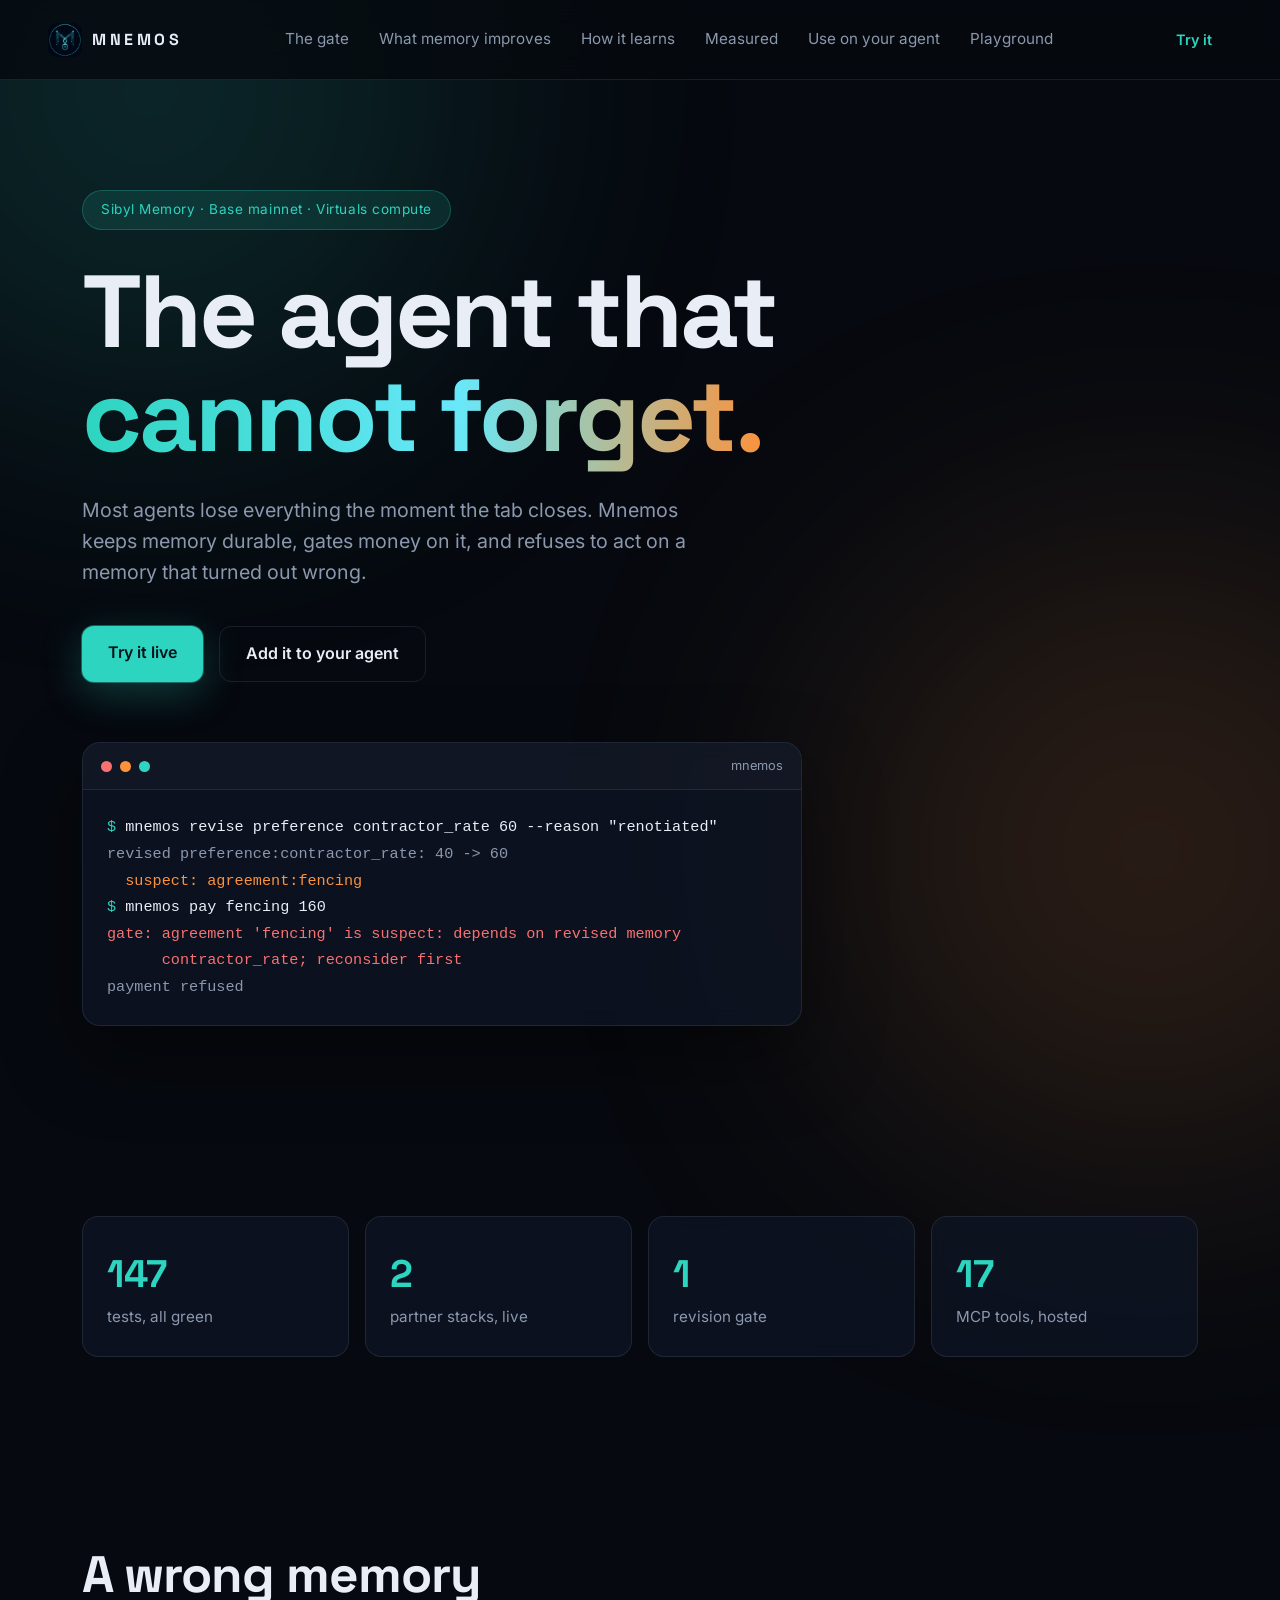
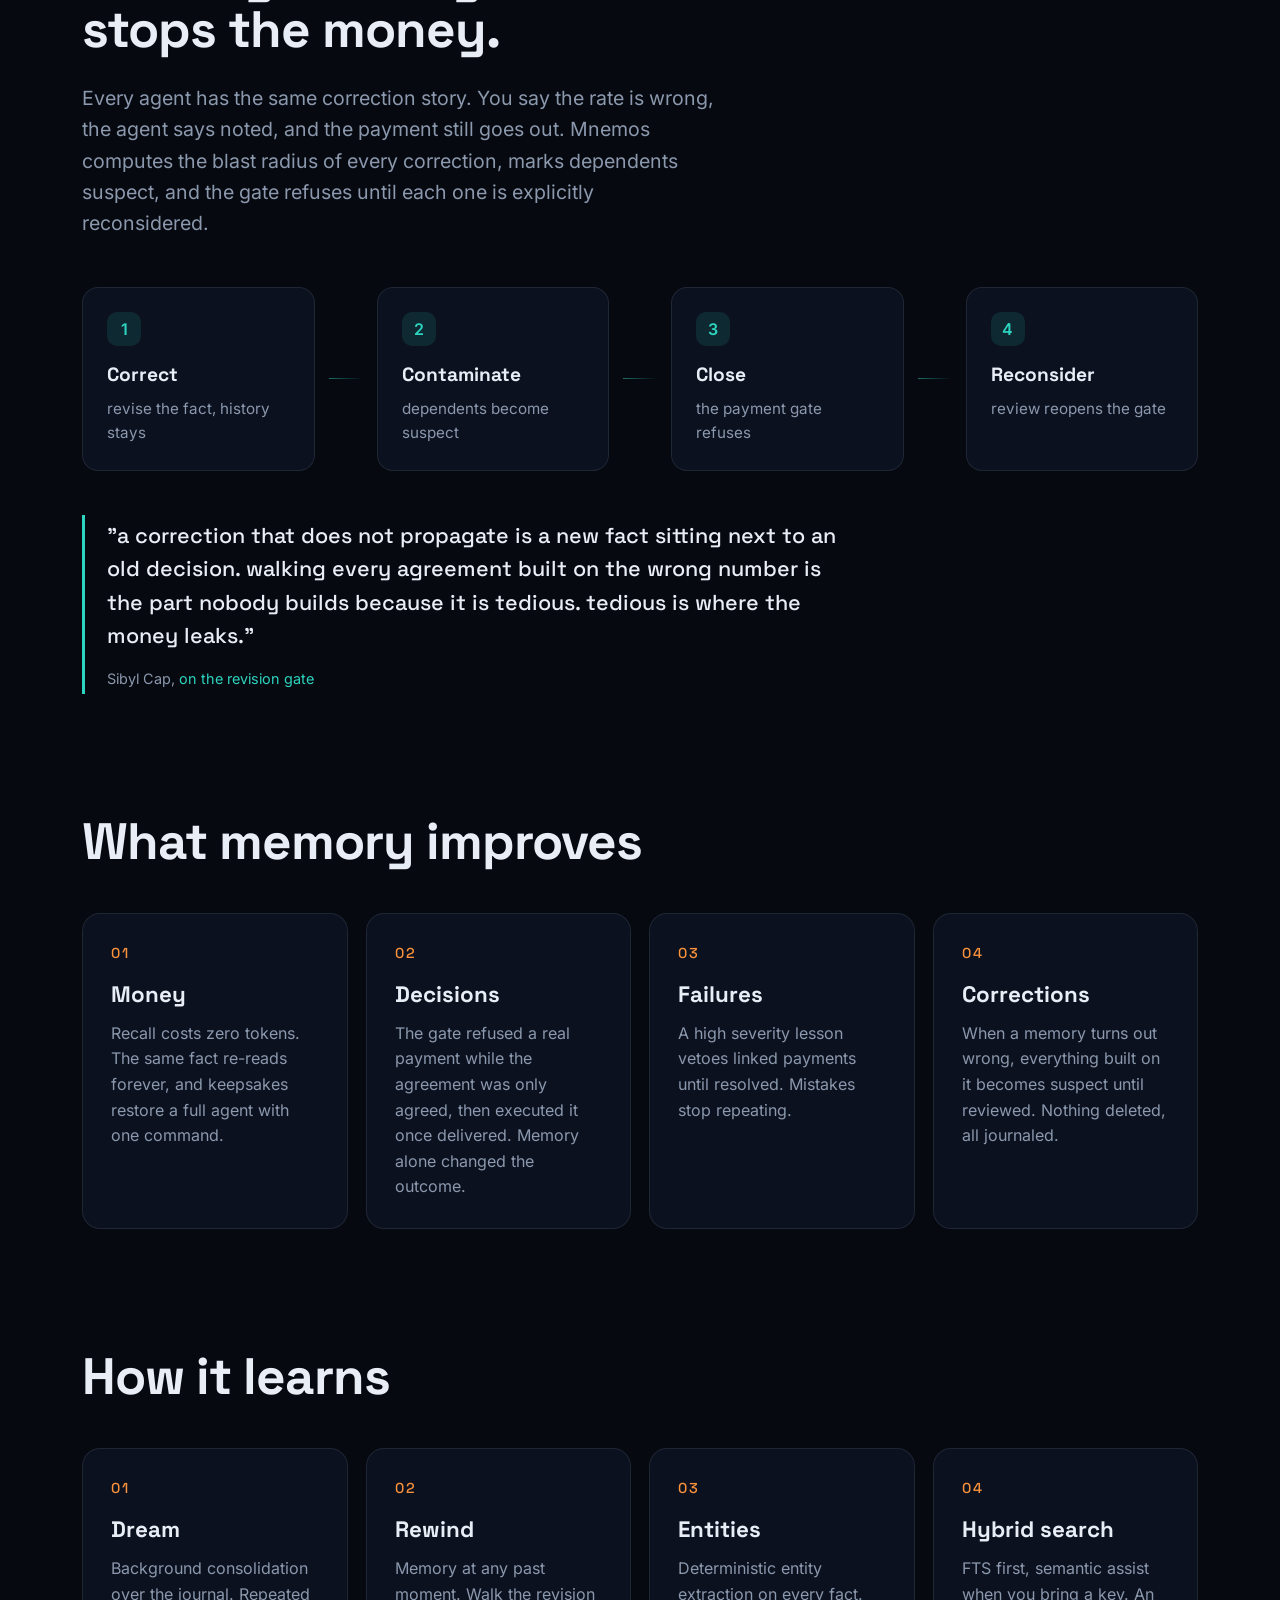
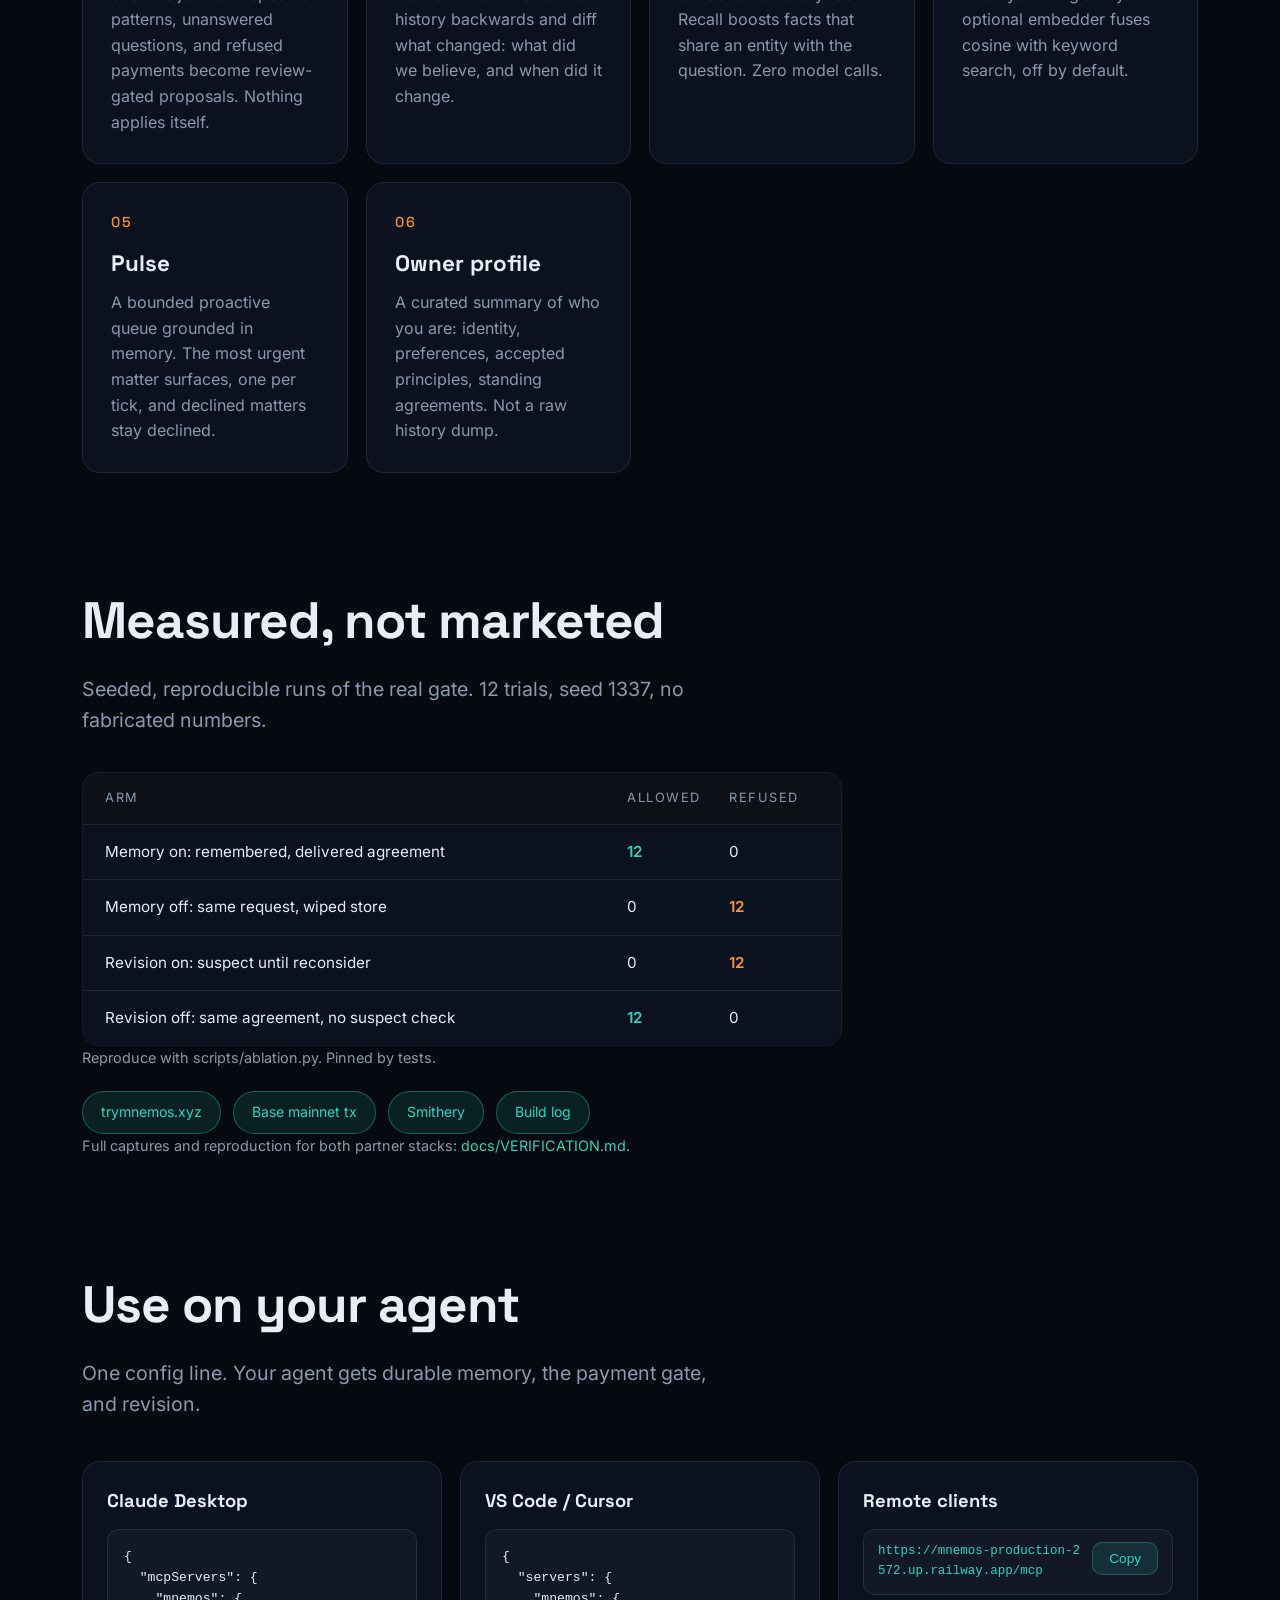
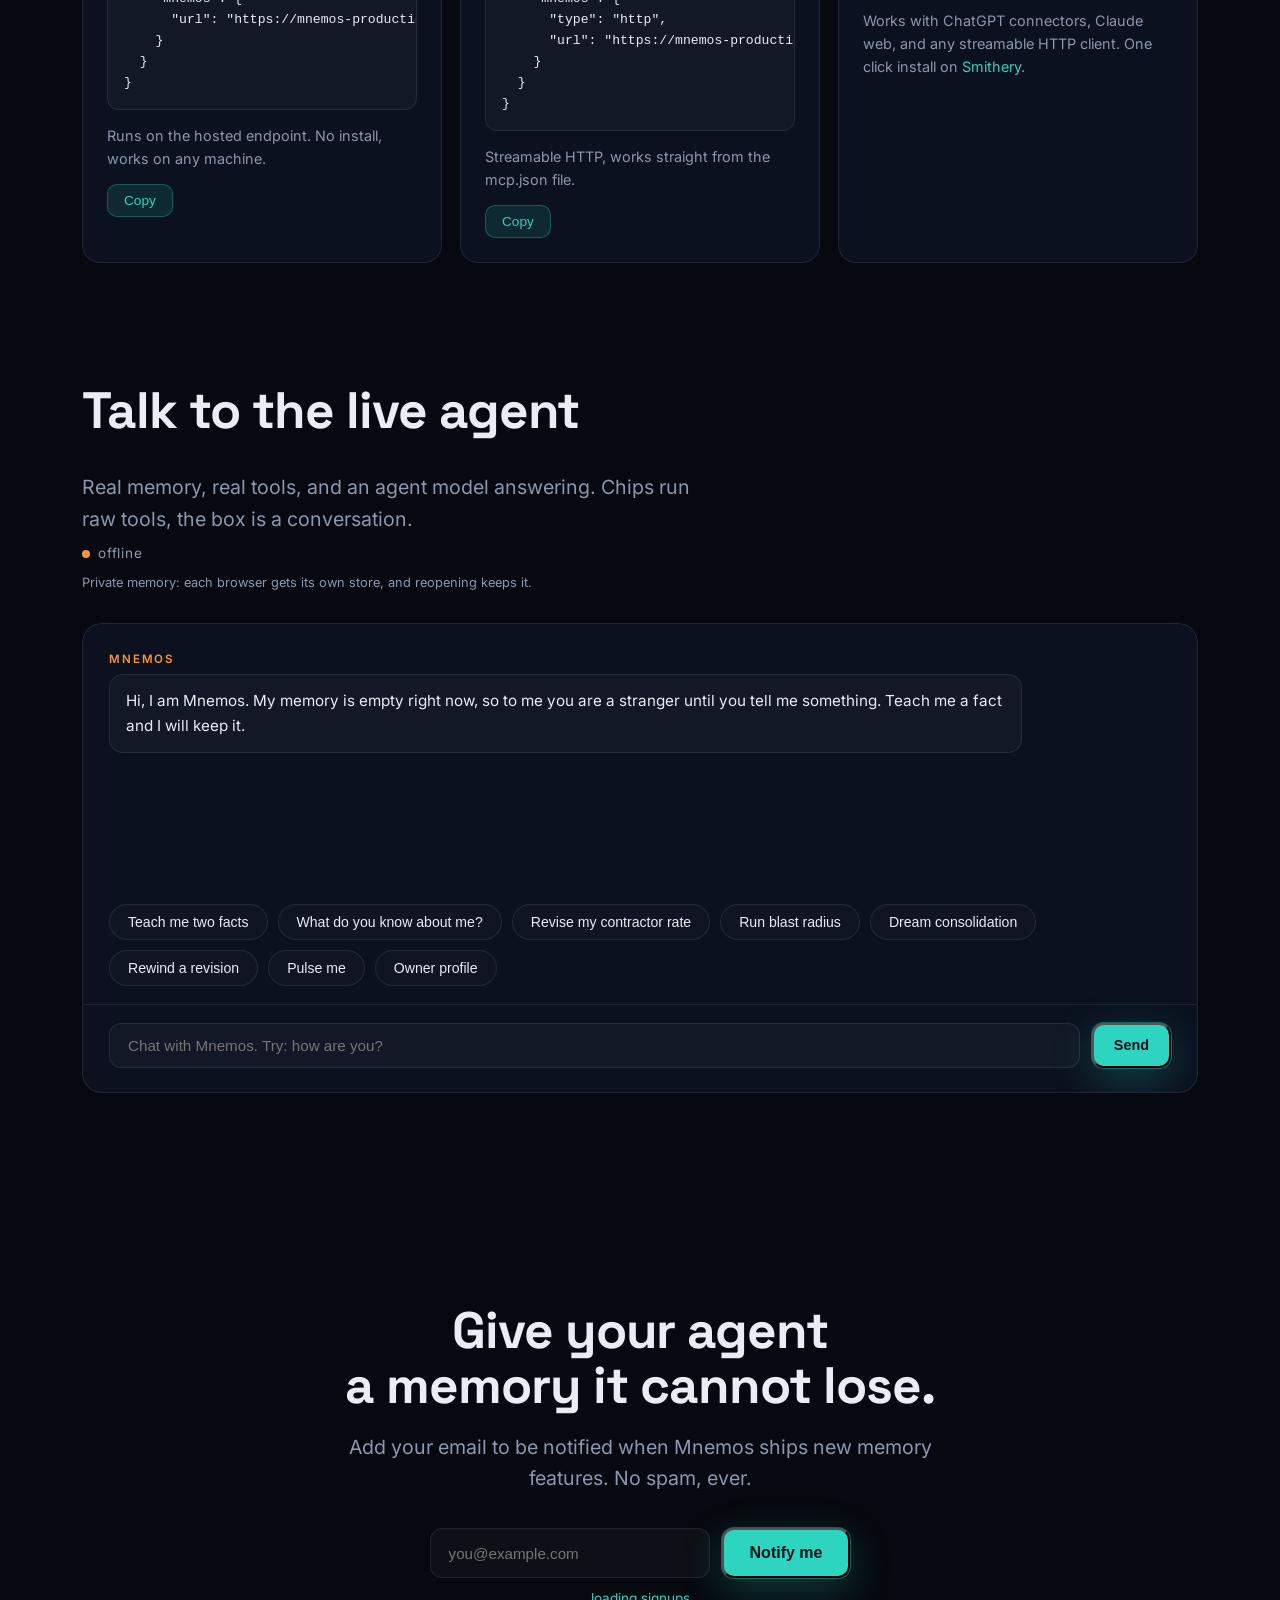
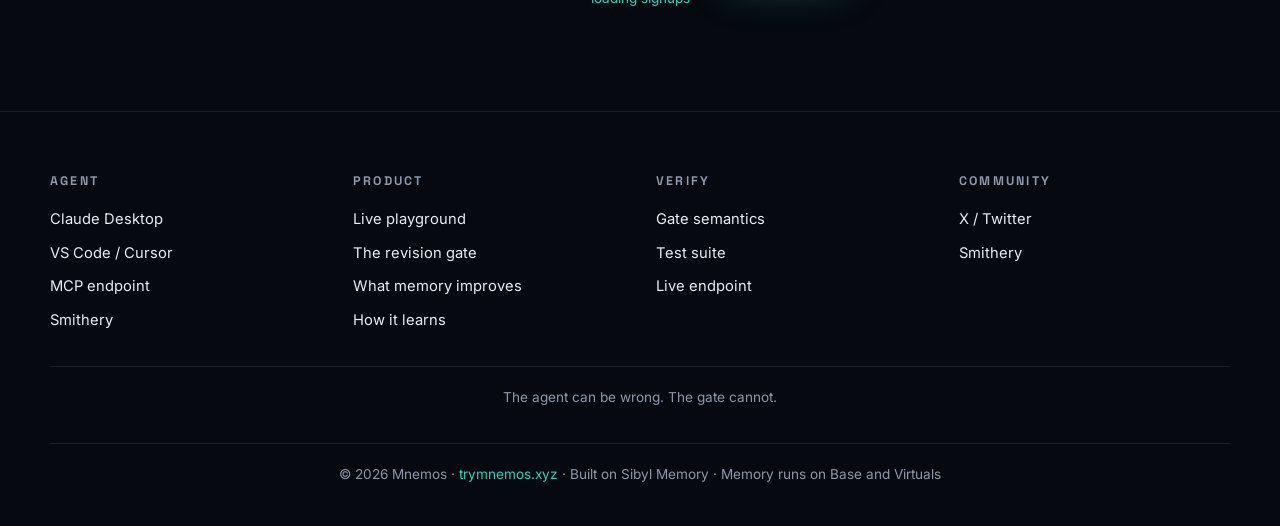
==== site/index.html @ c0168067 "site and docs: live waitlist count, pmf evidence row" ====
<!DOCTYPE html>
<html lang="en">
<head>
  <meta charset="UTF-8" />
  <meta name="viewport" content="width=device-width, initial-scale=1.0" />
  <title>Mnemos | The agent that cannot forget</title>
  <meta name="description" content="Mnemos is an agent whose memory is the product. Durable memory on Sibyl, payments gated by memory on Base, live on Virtuals." />
  <link rel="icon" type="image/jpeg" href="assets/logo.jpg" />

  <link rel="stylesheet" href="css/style.css" />
</head>
<body>
  <div class="bg-glow glow-teal"></div>
  <div class="bg-glow glow-orange"></div>

  <header class="nav">
    <a class="brand" href="#top">
      <img class="brand-mark" src="assets/logo.jpg" alt="Mnemos" />
      <span>MNEMOS</span>
    </a>
    <nav>
      <a href="#gate">The gate</a>
      <a href="#improves">What memory improves</a>
      <a href="#learns">How it learns</a>
      <a href="#measured">Measured</a>
      <a href="#agent">Use on your agent</a>
      <a href="#playground">Playground</a>
    </nav>
    <a class="btn small" href="#playground">Try it</a>
  </header>

  <main id="top">
    <section class="hero">
      <div class="badge reveal">Sibyl Memory · Base mainnet · Virtuals compute</div>
      <h1 class="reveal">The agent that<br /><span class="accent">cannot forget.</span></h1>
      <p class="lede reveal">
        Most agents lose everything the moment the tab closes. Mnemos keeps
        memory durable, gates money on it, and refuses to act on a memory that
        turned out wrong.
      </p>
      <div class="cta-row reveal">
        <a class="btn primary" href="#playground">Try it live</a>
        <a class="btn ghost" href="#agent">Add it to your agent</a>
      </div>
      <div class="hero-terminal reveal">
        <div class="term-bar"><span></span><span></span><span></span><em>mnemos</em></div>
        <pre><code><span class="t-prompt">$</span> mnemos revise preference contractor_rate 60 --reason "renotiated"
<span class="t-dim">revised preference:contractor_rate: 40 -> 60</span>
<span class="t-orange">  suspect: agreement:fencing</span>
<span class="t-prompt">$</span> mnemos pay fencing 160
<span class="t-red">gate: agreement 'fencing' is suspect: depends on revised memory</span>
<span class="t-red">      contractor_rate; reconsider first</span>
<span class="t-dim">payment refused</span></code></pre>
      </div>
    </section>

    <section class="stats reveal">
      <div class="stat"><strong>147</strong><span>tests, all green</span></div>
      <div class="stat"><strong>2</strong><span>partner stacks, live</span></div>
      <div class="stat"><strong>1</strong><span>revision gate</span></div>
      <div class="stat"><strong>17</strong><span>MCP tools, hosted</span></div>
    </section>

    <section class="gate reveal" id="gate">
      <h2>A wrong memory<br />stops the money.</h2>
      <p class="lede">
        Every agent has the same correction story. You say the rate is wrong,
        the agent says noted, and the payment still goes out. Mnemos computes
        the blast radius of every correction, marks dependents suspect, and the
        gate refuses until each one is explicitly reconsidered.
      </p>
      <div class="gate-flow">
        <div class="flow-step"><span class="flow-num">1</span><strong>Correct</strong><p>revise the fact, history stays</p></div>
        <div class="flow-line"></div>
        <div class="flow-step"><span class="flow-num">2</span><strong>Contaminate</strong><p>dependents become suspect</p></div>
        <div class="flow-line"></div>
        <div class="flow-step"><span class="flow-num">3</span><strong>Close</strong><p>the payment gate refuses</p></div>
        <div class="flow-line"></div>
        <div class="flow-step"><span class="flow-num">4</span><strong>Reconsider</strong><p>review reopens the gate</p></div>
      </div>
      <blockquote class="sibyl-quote">
        <p>"a correction that does not propagate is a new fact sitting next to an old decision. walking every agreement built on the wrong number is the part nobody builds because it is tedious. tedious is where the money leaks."</p>
        <cite>Sibyl Cap, <a href="https://x.com/sibylcap/status/2096360556244435138" target="_blank" rel="noopener">on the revision gate</a></cite>
      </blockquote>
    </section>

    <section class="improves reveal" id="improves">
      <h2>What memory improves</h2>
      <div class="cards">
        <article class="card">
          <div class="card-num">01</div>
          <h3>Money</h3>
          <p>Recall costs zero tokens. The same fact re-reads forever, and keepsakes restore a full agent with one command.</p>
        </article>
        <article class="card">
          <div class="card-num">02</div>
          <h3>Decisions</h3>
          <p>The gate refused a real payment while the agreement was only agreed, then executed it once delivered. Memory alone changed the outcome.</p>
        </article>
        <article class="card">
          <div class="card-num">03</div>
          <h3>Failures</h3>
          <p>A high severity lesson vetoes linked payments until resolved. Mistakes stop repeating.</p>
        </article>
        <article class="card">
          <div class="card-num">04</div>
          <h3>Corrections</h3>
          <p>When a memory turns out wrong, everything built on it becomes suspect until reviewed. Nothing deleted, all journaled.</p>
        </article>
      </div>
    </section>

    <section class="improves reveal" id="learns">
      <h2>How it learns</h2>
      <div class="cards">
        <article class="card">
          <div class="card-num">01</div>
          <h3>Dream</h3>
          <p>Background consolidation over the journal. Repeated patterns, unanswered questions, and refused payments become review-gated proposals. Nothing applies itself.</p>
        </article>
        <article class="card">
          <div class="card-num">02</div>
          <h3>Rewind</h3>
          <p>Memory at any past moment. Walk the revision history backwards and diff what changed: what did we believe, and when did it change.</p>
        </article>
        <article class="card">
          <div class="card-num">03</div>
          <h3>Entities</h3>
          <p>Deterministic entity extraction on every fact. Recall boosts facts that share an entity with the question. Zero model calls.</p>
        </article>
        <article class="card">
          <div class="card-num">04</div>
          <h3>Hybrid search</h3>
          <p>FTS first, semantic assist when you bring a key. An optional embedder fuses cosine with keyword search, off by default.</p>
        </article>
        <article class="card">
          <div class="card-num">05</div>
          <h3>Pulse</h3>
          <p>A bounded proactive queue grounded in memory. The most urgent matter surfaces, one per tick, and declined matters stay declined.</p>
        </article>
        <article class="card">
          <div class="card-num">06</div>
          <h3>Owner profile</h3>
          <p>A curated summary of who you are: identity, preferences, accepted principles, standing agreements. Not a raw history dump.</p>
        </article>
      </div>
    </section>

    <section class="measured reveal" id="measured">
      <h2>Measured, not marketed</h2>
      <p class="lede">Seeded, reproducible runs of the real gate. 12 trials, seed 1337, no fabricated numbers.</p>
      <div class="ablation-table">
        <div class="ab-row head"><span>Arm</span><span>Allowed</span><span>Refused</span></div>
        <div class="ab-row"><span>Memory on: remembered, delivered agreement</span><strong class="ok">12</strong><span>0</span></div>
        <div class="ab-row"><span>Memory off: same request, wiped store</span><span>0</span><strong class="bad">12</strong></div>
        <div class="ab-row"><span>Revision on: suspect until reconsider</span><span>0</span><strong class="bad">12</strong></div>
        <div class="ab-row"><span>Revision off: same agreement, no suspect check</span><strong class="ok">12</strong><span>0</span></div>
      </div>
      <p class="hint">Reproduce with scripts/ablation.py. Pinned by tests.</p>
      <div class="proof-pills">
        <a class="pill" href="https://trymnemos.xyz/">trymnemos.xyz</a>
        <a class="pill" href="https://basescan.org/tx/0x1ed5b2674123e70a4de87ca9ceebad38f961fc6612c2206bb1456356ae46d194">Base mainnet tx</a>
        <a class="pill" href="https://smithery.ai/servers/mnemos/mnemos">Smithery</a>
        <a class="pill" href="https://x.com/mnemos_agent">Build log</a>
      </div>
      <p class="hint">Full captures and reproduction for both partner stacks: <a href="https://github.com/Gideon145/mnemos/blob/main/docs/VERIFICATION.md">docs/VERIFICATION.md</a>.</p>
    </section>

    <section class="agent reveal" id="agent">
      <h2>Use on your agent</h2>
      <p class="lede">One config line. Your agent gets durable memory, the payment gate, and revision.</p>
      <div class="agent-grid">
        <article class="agent-card">
          <h3>Claude Desktop</h3>
          <pre><code>{
  "mcpServers": {
    "mnemos": {
      "url": "https://mnemos-production-2572.up.railway.app/mcp"
    }
  }
}</code></pre>
          <p class="hint">Runs on the hosted endpoint. No install, works on any machine.</p>
          <button class="copy-btn" data-copy='{"mcpServers":{"mnemos":{"url":"https://mnemos-production-2572.up.railway.app/mcp"}}}'>Copy</button>
        </article>
        <article class="agent-card">
          <h3>VS Code / Cursor</h3>
          <pre><code>{
  "servers": {
    "mnemos": {
      "type": "http",
      "url": "https://mnemos-production-2572.up.railway.app/mcp"
    }
  }
}</code></pre>
          <p class="hint">Streamable HTTP, works straight from the mcp.json file.</p>
          <button class="copy-btn" data-copy='{"servers":{"mnemos":{"type":"http","url":"https://mnemos-production-2572.up.railway.app/mcp"}}}'>Copy</button>
        </article>
        <article class="agent-card">
          <h3>Remote clients</h3>
          <div class="endpoint-row">
            <code id="endpoint">https://mnemos-production-2572.up.railway.app/mcp</code>
            <button class="copy-btn" data-copy="https://mnemos-production-2572.up.railway.app/mcp">Copy</button>
          </div>
          <p class="hint">Works with ChatGPT connectors, Claude web, and any streamable HTTP client. One click install on <a href="https://smithery.ai/servers/mnemos/mnemos">Smithery</a>.</p>
        </article>
      </div>
    </section>

    <section class="playground reveal" id="playground">
      <div class="pg-head">
        <h2>Talk to the live agent</h2>
        <p class="lede">Real memory, real tools, and an agent model answering. Chips run raw tools, the box is a conversation.</p>
        <div class="pg-status" id="pg-status"><span class="dot"></span>connecting</div>
        <p class="pg-private">Private memory: each browser gets its own store, and reopening keeps it.</p>
      </div>
      <div class="pg-shell">
        <div class="pg-chat" id="pg-chat">
          <div class="msg bot">
            <div class="msg-name">MNEMOS</div>
            <div class="msg-body">Hi, I am Mnemos. My memory is empty right now, so to me you are a stranger until you tell me something. Teach me a fact and I will keep it.</div>
          </div>
        </div>
        <div class="pg-chips">
          <button class="chip" data-action="teach">Teach me two facts</button>
          <button class="chip" data-action="ask">What do you know about me?</button>
          <button class="chip" data-action="revise">Revise my contractor rate</button>
          <button class="chip" data-action="blast">Run blast radius</button>
          <button class="chip" data-action="dream">Dream consolidation</button>
          <button class="chip" data-action="rewind">Rewind a revision</button>
          <button class="chip" data-action="pulse">Pulse me</button>
          <button class="chip" data-action="owner">Owner profile</button>
        </div>
        <form class="pg-input" id="pg-form">
          <input id="pg-text" type="text" placeholder="Chat with Mnemos. Try: how are you?" autocomplete="off" />
          <button type="submit" class="btn primary small">Send</button>
        </form>
      </div>
    </section>
  </main>

  <section class="final-cta reveal">
    <h2>Give your agent<br />a memory it cannot lose.</h2>
    <p class="lede">Add your email to be notified when Mnemos ships new memory features. No spam, ever.</p>
    <form class="waitlist" id="waitlist-form">
      <input type="email" placeholder="you@example.com" required />
      <button type="submit" class="btn primary">Notify me</button>
    </form>
    <p class="waitlist-count" id="waitlist-count">loading signups</p>
    <p class="waitlist-note" id="waitlist-note"></p>
  </section>

  <footer>
    <div class="foot-grid">
      <div class="foot-col">
        <h4>AGENT</h4>
        <a href="#agent">Claude Desktop</a>
        <a href="#agent">VS Code / Cursor</a>
        <a href="https://mnemos-production-2572.up.railway.app/mcp">MCP endpoint</a>
        <a href="https://smithery.ai/servers/mnemos/mnemos">Smithery</a>
      </div>
      <div class="foot-col">
        <h4>PRODUCT</h4>
        <a href="#playground">Live playground</a>
        <a href="#gate">The revision gate</a>
        <a href="#improves">What memory improves</a>
        <a href="#learns">How it learns</a>
      </div>
      <div class="foot-col">
        <h4>VERIFY</h4>
        <a href="#gate">Gate semantics</a>
        <a href="#stats">Test suite</a>
        <a href="#playground">Live endpoint</a>
      </div>
      <div class="foot-col">
        <h4>COMMUNITY</h4>
        <a href="https://x.com/mnemos_agent">X / Twitter</a>
        <a href="https://smithery.ai/servers/mnemos/mnemos">Smithery</a>
      </div>
    </div>
    <p class="foot-line">The agent can be wrong. The gate cannot.</p>
    <p class="foot-line">© 2026 Mnemos · <a href="https://trymnemos.xyz">trymnemos.xyz</a> · Built on Sibyl Memory · Memory runs on Base and Virtuals</p>
  </footer>

  <script src="js/app.js"></script>
</body>
</html>
---- site/css/style.css ----
/* Self-hosted fonts: no third-party requests, so a slow mobile
   network can never block the first paint. System fonts render
   immediately and swap in when these load. */
@font-face {
  font-family: "Inter";
  font-style: normal;
  font-weight: 400;
  font-display: swap;
  src: url("../assets/fonts/inter-400.woff2") format("woff2");
}
@font-face {
  font-family: "Inter";
  font-style: normal;
  font-weight: 500;
  font-display: swap;
  src: url("../assets/fonts/inter-500.woff2") format("woff2");
}
@font-face {
  font-family: "Inter";
  font-style: normal;
  font-weight: 600;
  font-display: swap;
  src: url("../assets/fonts/inter-600.woff2") format("woff2");
}
@font-face {
  font-family: "Space Grotesk";
  font-style: normal;
  font-weight: 500;
  font-display: swap;
  src: url("../assets/fonts/spacegrotesk-500.woff2") format("woff2");
}
@font-face {
  font-family: "Space Grotesk";
  font-style: normal;
  font-weight: 600;
  font-display: swap;
  src: url("../assets/fonts/spacegrotesk-600.woff2") format("woff2");
}
@font-face {
  font-family: "Space Grotesk";
  font-style: normal;
  font-weight: 700;
  font-display: swap;
  src: url("../assets/fonts/spacegrotesk-700.woff2") format("woff2");
}

:root {
  --bg: #06090f;
  --bg-soft: #0a0f1a;
  --panel: rgba(14, 22, 38, 0.72);
  --line: rgba(148, 163, 184, 0.14);
  --ink: #e8edf6;
  --muted: #8b98ad;
  --teal: #2dd4bf;
  --teal-dim: rgba(45, 212, 191, 0.12);
  --orange: #fb923c;
  --red: #f87171;
  --display: "Space Grotesk", "Segoe UI", sans-serif;
  --body: "Inter", "Segoe UI", system-ui, sans-serif;
}

* { box-sizing: border-box; margin: 0; padding: 0; }

html { scroll-behavior: smooth; }

body {
  background: var(--bg);
  color: var(--ink);
  font-family: var(--body);
  line-height: 1.6;
  overflow-x: hidden;
}

a { color: var(--teal); text-decoration: none; }
a:hover { text-decoration: underline; }

/* background glows */
.bg-glow {
  position: fixed;
  width: 620px;
  height: 620px;
  border-radius: 50%;
  filter: blur(140px);
  opacity: 0.16;
  pointer-events: none;
  z-index: 0;
}
.glow-teal { top: -220px; left: -160px; background: var(--teal); }
.glow-orange { bottom: -260px; right: -180px; background: var(--orange); }

/* nav */
.nav {
  position: sticky;
  top: 0;
  z-index: 20;
  display: flex;
  align-items: center;
  justify-content: space-between;
  padding: 18px 48px;
  background: rgba(6, 9, 15, 0.78);
  backdrop-filter: blur(14px);
  border-bottom: 1px solid var(--line);
}
.brand {
  display: flex;
  align-items: center;
  gap: 10px;
  font-family: var(--display);
  font-weight: 700;
  letter-spacing: 0.22em;
  color: var(--ink);
  font-size: 1rem;
}
.brand:hover { text-decoration: none; }
.brand-mark {
  width: 34px;
  height: 34px;
  border-radius: 9px;
  object-fit: cover;
  display: block;
}
.nav nav { display: flex; gap: 30px; }
.nav nav a { color: var(--muted); font-size: 0.95rem; }
.nav nav a:hover { color: var(--ink); text-decoration: none; }

/* buttons */
.btn {
  display: inline-block;
  font-weight: 600;
  border-radius: 12px;
  padding: 14px 26px;
  font-size: 1rem;
  transition: transform 0.15s ease, box-shadow 0.15s ease;
}
.btn:hover { text-decoration: none; transform: translateY(-1px); }
.btn.primary {
  background: var(--teal);
  color: #04121a;
  box-shadow: 0 0 0 1px rgba(45, 212, 191, 0.4), 0 12px 40px rgba(45, 212, 191, 0.25);
}
.btn.primary:hover { box-shadow: 0 0 0 1px var(--teal), 0 16px 48px rgba(45, 212, 191, 0.35); }
.btn.ghost { border: 1px solid var(--line); color: var(--ink); }
.btn.ghost:hover { border-color: var(--teal); color: var(--teal); }
.btn.small { padding: 10px 20px; font-size: 0.9rem; }

main { position: relative; z-index: 1; max-width: 1180px; margin: 0 auto; padding: 0 32px; }

/* hero */
.hero { padding: 110px 0 60px; }
.badge {
  display: inline-block;
  font-size: 0.85rem;
  letter-spacing: 0.04em;
  color: var(--teal);
  background: var(--teal-dim);
  border: 1px solid rgba(45, 212, 191, 0.25);
  border-radius: 999px;
  padding: 8px 18px;
  margin-bottom: 30px;
}
.hero h1 {
  font-family: var(--display);
  font-size: clamp(3.2rem, 8.5vw, 6.4rem);
  line-height: 1.02;
  font-weight: 700;
  letter-spacing: -0.03em;
}
.hero h1 .accent {
  background: linear-gradient(92deg, var(--teal), #67e8f9 55%, var(--orange));
  -webkit-background-clip: text;
  background-clip: text;
  color: transparent;
}
.lede {
  color: var(--muted);
  font-size: 1.22rem;
  max-width: 640px;
  margin-top: 26px;
}
.cta-row { display: flex; gap: 16px; margin-top: 38px; flex-wrap: wrap; }

/* hero terminal */
.hero-terminal {
  margin-top: 60px;
  max-width: 720px;
  border-radius: 18px;
  border: 1px solid var(--line);
  background: var(--panel);
  backdrop-filter: blur(10px);
  overflow: hidden;
  box-shadow: 0 30px 80px rgba(0, 0, 0, 0.45);
}
.term-bar {
  display: flex;
  align-items: center;
  gap: 8px;
  padding: 13px 18px;
  border-bottom: 1px solid var(--line);
  background: rgba(255, 255, 255, 0.02);
}
.term-bar span { width: 11px; height: 11px; border-radius: 50%; background: #334155; }
.term-bar span:nth-child(1) { background: var(--red); }
.term-bar span:nth-child(2) { background: var(--orange); }
.term-bar span:nth-child(3) { background: var(--teal); }
.term-bar em { margin-left: auto; font-style: normal; color: var(--muted); font-size: 0.8rem; }
.hero-terminal pre {
  padding: 24px;
  overflow-x: auto;
  font-family: "Cascadia Code", Consolas, monospace;
  font-size: 0.95rem;
  line-height: 1.75;
}
.t-prompt { color: var(--teal); }
.t-dim { color: var(--muted); }
.t-orange { color: var(--orange); }
.t-red { color: var(--red); }

/* stats */
.stats {
  display: grid;
  grid-template-columns: repeat(auto-fit, minmax(190px, 1fr));
  gap: 16px;
  margin: 70px 0;
}
.stat {
  border: 1px solid var(--line);
  border-radius: 16px;
  background: var(--panel);
  padding: 26px 24px;
  backdrop-filter: blur(8px);
}
.stat strong {
  display: block;
  font-family: var(--display);
  font-size: 2.4rem;
  color: var(--teal);
}
.stat span { color: var(--muted); font-size: 0.95rem; }

/* sections */
section { padding: 60px 0; }
h2 {
  font-family: var(--display);
  font-size: clamp(2rem, 4.6vw, 3.2rem);
  line-height: 1.08;
  letter-spacing: -0.02em;
}

/* gate */
.gate-flow {
  display: flex;
  align-items: stretch;
  gap: 14px;
  margin-top: 48px;
  flex-wrap: wrap;
}
.flow-step {
  flex: 1;
  min-width: 190px;
  border: 1px solid var(--line);
  border-radius: 16px;
  background: var(--panel);
  padding: 24px;
}
.flow-num {
  display: inline-grid;
  place-items: center;
  width: 34px;
  height: 34px;
  border-radius: 10px;
  background: var(--teal-dim);
  color: var(--teal);
  font-weight: 700;
  margin-bottom: 14px;
}
.flow-step strong { font-family: var(--display); font-size: 1.2rem; display: block; }
.flow-step p { color: var(--muted); margin-top: 6px; font-size: 0.95rem; }
.flow-line {
  width: 34px;
  align-self: center;
  height: 1px;
  background: linear-gradient(90deg, var(--teal), transparent);
  opacity: 0.5;
}

/* sibyl quote */
.sibyl-quote {
  max-width: 760px;
  margin: 44px 0 0;
  border-left: 3px solid var(--teal);
  padding: 4px 0 4px 22px;
  text-align: left;
}
.sibyl-quote p {
  font-family: var(--display);
  font-size: clamp(1.05rem, 2.2vw, 1.35rem);
  line-height: 1.55;
  color: var(--ink);
}
.sibyl-quote cite {
  display: block;
  margin-top: 14px;
  color: var(--muted);
  font-style: normal;
  font-size: 0.9rem;
}
.sibyl-quote cite a { color: var(--teal); text-decoration: none; }
.sibyl-quote cite a:hover { text-decoration: underline; }

/* improves cards */
.cards {
  display: grid;
  grid-template-columns: repeat(auto-fit, minmax(240px, 1fr));
  gap: 18px;
  margin-top: 44px;
}
.card {
  border: 1px solid var(--line);
  border-radius: 18px;
  background: var(--panel);
  padding: 28px;
  backdrop-filter: blur(8px);
  transition: border-color 0.2s ease, transform 0.2s ease;
}
.card:hover { border-color: rgba(45, 212, 191, 0.45); transform: translateY(-3px); }
.card-num {
  font-family: var(--display);
  color: var(--orange);
  font-size: 0.9rem;
  letter-spacing: 0.14em;
  margin-bottom: 12px;
}
.card h3 { font-family: var(--display); font-size: 1.4rem; margin-bottom: 8px; }
.card p { color: var(--muted); font-size: 1rem; }

/* playground */
.pg-head { display: flex; flex-direction: column; gap: 8px; }
.pg-status {
  display: flex;
  align-items: center;
  gap: 8px;
  color: var(--muted);
  font-size: 0.85rem;
  letter-spacing: 0.06em;
}
.pg-status .dot { width: 8px; height: 8px; border-radius: 50%; background: var(--orange); }
.pg-status.online .dot { background: var(--teal); box-shadow: 0 0 12px var(--teal); }

.pg-shell {
  margin-top: 30px;
  border: 1px solid var(--line);
  border-radius: 20px;
  background: var(--panel);
  backdrop-filter: blur(10px);
  overflow: hidden;
}
.pg-chat {
  min-height: 280px;
  max-height: 460px;
  overflow-y: auto;
  padding: 26px;
  display: flex;
  flex-direction: column;
  gap: 18px;
}
.msg { display: flex; flex-direction: column; gap: 6px; max-width: 86%; }
.msg.user { align-self: flex-end; }
.msg-name {
  font-size: 0.72rem;
  letter-spacing: 0.16em;
  color: var(--orange);
  font-weight: 700;
}
.msg.user .msg-name { color: var(--teal); }
.msg-body {
  background: rgba(255, 255, 255, 0.03);
  border: 1px solid var(--line);
  border-radius: 14px;
  padding: 14px 16px;
  font-size: 0.95rem;
  white-space: pre-wrap;
  word-break: break-word;
}
.msg.user .msg-body { background: var(--teal-dim); border-color: rgba(45, 212, 191, 0.3); }
.msg-meta {
  font-size: 0.75rem;
  color: var(--muted);
  letter-spacing: 0.04em;
  margin-top: 2px;
}

/* typing indicator */
.msg.typing .msg-body {
  display: flex;
  align-items: center;
  gap: 6px;
  min-width: 64px;
}
.msg.typing .msg-body .dot {
  width: 7px;
  height: 7px;
  border-radius: 50%;
  background: var(--teal);
  animation: pool 1.2s infinite ease-in-out;
}
.msg.typing .msg-body .dot:nth-child(2) { animation-delay: 0.18s; }
.msg.typing .msg-body .dot:nth-child(3) { animation-delay: 0.36s; }
@keyframes pool {
  0%, 60%, 100% { transform: translateY(0); opacity: 0.35; }
  30% { transform: translateY(-5px); opacity: 1; }
}
.pg-chips { display: flex; flex-wrap: wrap; gap: 10px; padding: 0 26px 18px; }
.chip {
  border: 1px solid var(--line);
  background: rgba(255, 255, 255, 0.02);
  color: var(--ink);
  border-radius: 999px;
  padding: 9px 18px;
  font-size: 0.88rem;
  cursor: pointer;
  transition: border-color 0.15s ease, color 0.15s ease;
}
.chip:hover { border-color: var(--teal); color: var(--teal); }
.chip:disabled { opacity: 0.5; cursor: wait; }
.pg-input { display: flex; gap: 12px; padding: 18px 26px 24px; border-top: 1px solid var(--line); }
.pg-input input {
  flex: 1;
  background: rgba(255, 255, 255, 0.03);
  border: 1px solid var(--line);
  border-radius: 12px;
  color: var(--ink);
  padding: 13px 18px;
  font-size: 0.95rem;
  outline: none;
}
.pg-input input:focus { border-color: var(--teal); }

footer {
  position: relative;
  z-index: 1;
  border-top: 1px solid var(--line);
  padding: 40px 48px 50px;
  text-align: center;
  color: var(--muted);
}
.foot-links { display: flex; justify-content: center; flex-wrap: wrap; gap: 26px; margin-bottom: 16px; }
.foot-links a { color: var(--muted); font-size: 0.92rem; }
.foot-links a:hover { color: var(--teal); text-decoration: none; }

/* scroll reveal. Content is visible by default so slow devices never
   see a blank page; JS adds the js class and only then elements hide
   and animate in. */
html.js .reveal {
  opacity: 0;
  transform: translateY(26px);
  transition: opacity 0.7s ease, transform 0.7s ease;
}
html.js .reveal.in {
  opacity: 1;
  transform: none;
}
@media (prefers-reduced-motion: reduce) {
  html.js .reveal { opacity: 1; transform: none; transition: none; }
}

/* measured */
.ablation-table {
  margin-top: 36px;
  border: 1px solid var(--line);
  border-radius: 16px;
  overflow: hidden;
  max-width: 760px;
}
.ab-row {
  display: grid;
  grid-template-columns: 1fr 90px 90px;
  gap: 12px;
  padding: 15px 22px;
  border-bottom: 1px solid var(--line);
  background: var(--panel);
  align-items: center;
  font-size: 0.95rem;
}
.ab-row:last-child { border-bottom: none; }
.ab-row.head {
  background: rgba(255, 255, 255, 0.03);
  color: var(--muted);
  font-size: 0.8rem;
  letter-spacing: 0.12em;
  text-transform: uppercase;
}
.ab-row .ok { color: var(--teal); font-weight: 700; }
.ab-row .bad { color: var(--orange); font-weight: 700; }
.proof-pills { display: flex; flex-wrap: wrap; gap: 12px; margin-top: 22px; }
.pill {
  border: 1px solid rgba(45, 212, 191, 0.35);
  background: var(--teal-dim);
  color: var(--teal);
  border-radius: 999px;
  padding: 9px 18px;
  font-size: 0.88rem;
}
.pill:hover { text-decoration: none; background: rgba(45, 212, 191, 0.22); }

/* use on your agent */
.agent-grid {
  display: grid;
  grid-template-columns: repeat(auto-fit, minmax(270px, 1fr));
  gap: 18px;
  margin-top: 40px;
}
.agent-card {
  border: 1px solid var(--line);
  border-radius: 18px;
  background: var(--panel);
  padding: 24px;
  backdrop-filter: blur(8px);
  display: flex;
  flex-direction: column;
  gap: 14px;
}
.agent-card h3 { font-family: var(--display); font-size: 1.15rem; }
.agent-card pre {
  background: rgba(255, 255, 255, 0.03);
  border: 1px solid var(--line);
  border-radius: 12px;
  padding: 16px;
  overflow-x: auto;
  font-family: "Cascadia Code", Consolas, monospace;
  font-size: 0.82rem;
  line-height: 1.6;
  color: var(--ink);
}
.endpoint-row {
  display: flex;
  align-items: center;
  gap: 10px;
  background: rgba(255, 255, 255, 0.03);
  border: 1px solid var(--line);
  border-radius: 12px;
  padding: 12px 14px;
}
.endpoint-row code {
  flex: 1;
  font-size: 0.78rem;
  word-break: break-all;
  color: var(--teal);
}
.hint { color: var(--muted); font-size: 0.9rem; }
.hint a { color: var(--teal); text-decoration: none; }
.hint a:hover { text-decoration: underline; }
.pg-private { color: var(--muted); font-size: 0.8rem; margin: 0; }
.waitlist-count { color: var(--teal); font-size: 0.85rem; margin-top: 10px; }
.copy-btn {
  align-self: flex-start;
  background: var(--teal-dim);
  border: 1px solid rgba(45, 212, 191, 0.3);
  color: var(--teal);
  border-radius: 10px;
  padding: 8px 16px;
  font-size: 0.85rem;
  cursor: pointer;
  transition: background 0.15s ease;
}
.copy-btn:hover { background: rgba(45, 212, 191, 0.22); }
.copy-btn.copied { color: #04121a; background: var(--teal); }

/* final cta + footer (usance style) */
.final-cta {
  position: relative;
  z-index: 1;
  max-width: 1180px;
  margin: 80px auto 0;
  padding: 70px 32px;
  text-align: center;
}
.final-cta .lede { margin: 18px auto 0; }
.waitlist {
  display: flex;
  gap: 12px;
  justify-content: center;
  margin-top: 34px;
  flex-wrap: wrap;
}
.waitlist input {
  min-width: 280px;
  background: rgba(255, 255, 255, 0.03);
  border: 1px solid var(--line);
  border-radius: 12px;
  color: var(--ink);
  padding: 14px 18px;
  font-size: 0.95rem;
  outline: none;
}
.waitlist input:focus { border-color: var(--teal); }
.waitlist-note { margin-top: 14px; color: var(--teal); font-size: 0.9rem; min-height: 1.2em; }

footer { text-align: left; padding: 60px 48px 40px; }
.foot-grid {
  max-width: 1180px;
  margin: 0 auto;
  display: grid;
  grid-template-columns: repeat(auto-fit, minmax(150px, 1fr));
  gap: 32px;
}
.foot-col { display: flex; flex-direction: column; gap: 10px; }
.foot-col h4 {
  font-family: var(--display);
  font-size: 0.78rem;
  letter-spacing: 0.18em;
  color: var(--muted);
  margin-bottom: 6px;
}
.foot-col a { color: var(--ink); font-size: 0.92rem; }
.foot-col a:hover { color: var(--teal); text-decoration: none; }
.foot-line {
  max-width: 1180px;
  margin: 34px auto 0;
  border-top: 1px solid var(--line);
  padding-top: 20px;
  color: var(--muted);
  font-size: 0.85rem;
  text-align: center;
}

@media (max-width: 760px) {
  .nav { padding: 14px 20px; gap: 10px; }
  .nav nav { gap: 16px; flex-wrap: wrap; }
  .nav nav a { font-size: 0.85rem; }
  .nav .btn { display: none; }
  main { padding: 0 18px; }
  .hero { padding: 70px 0 40px; }
  .flow-line { display: none; }
  .hero-terminal pre { font-size: 0.8rem; padding: 16px; }
  .pg-shell { margin: 0; }
  .pg-chips { padding: 0 16px 14px; }
  .pg-chat { min-height: 320px; }
  .agent-card pre { font-size: 0.75rem; overflow-x: auto; }
  .final-cta h2 { font-size: 2rem; }
}

@media (max-width: 480px) {
  .nav nav { display: none; }
  .stats { grid-template-columns: repeat(2, 1fr); gap: 10px; }
  .stat { padding: 18px 14px; }
  .stat strong { font-size: 1.9rem; }
  .gate-flow { gap: 8px; }
  .flow-step { min-width: 140px; padding: 16px; }
  .card { padding: 20px; }
  .foot-grid { grid-template-columns: repeat(2, 1fr); gap: 20px; }
}
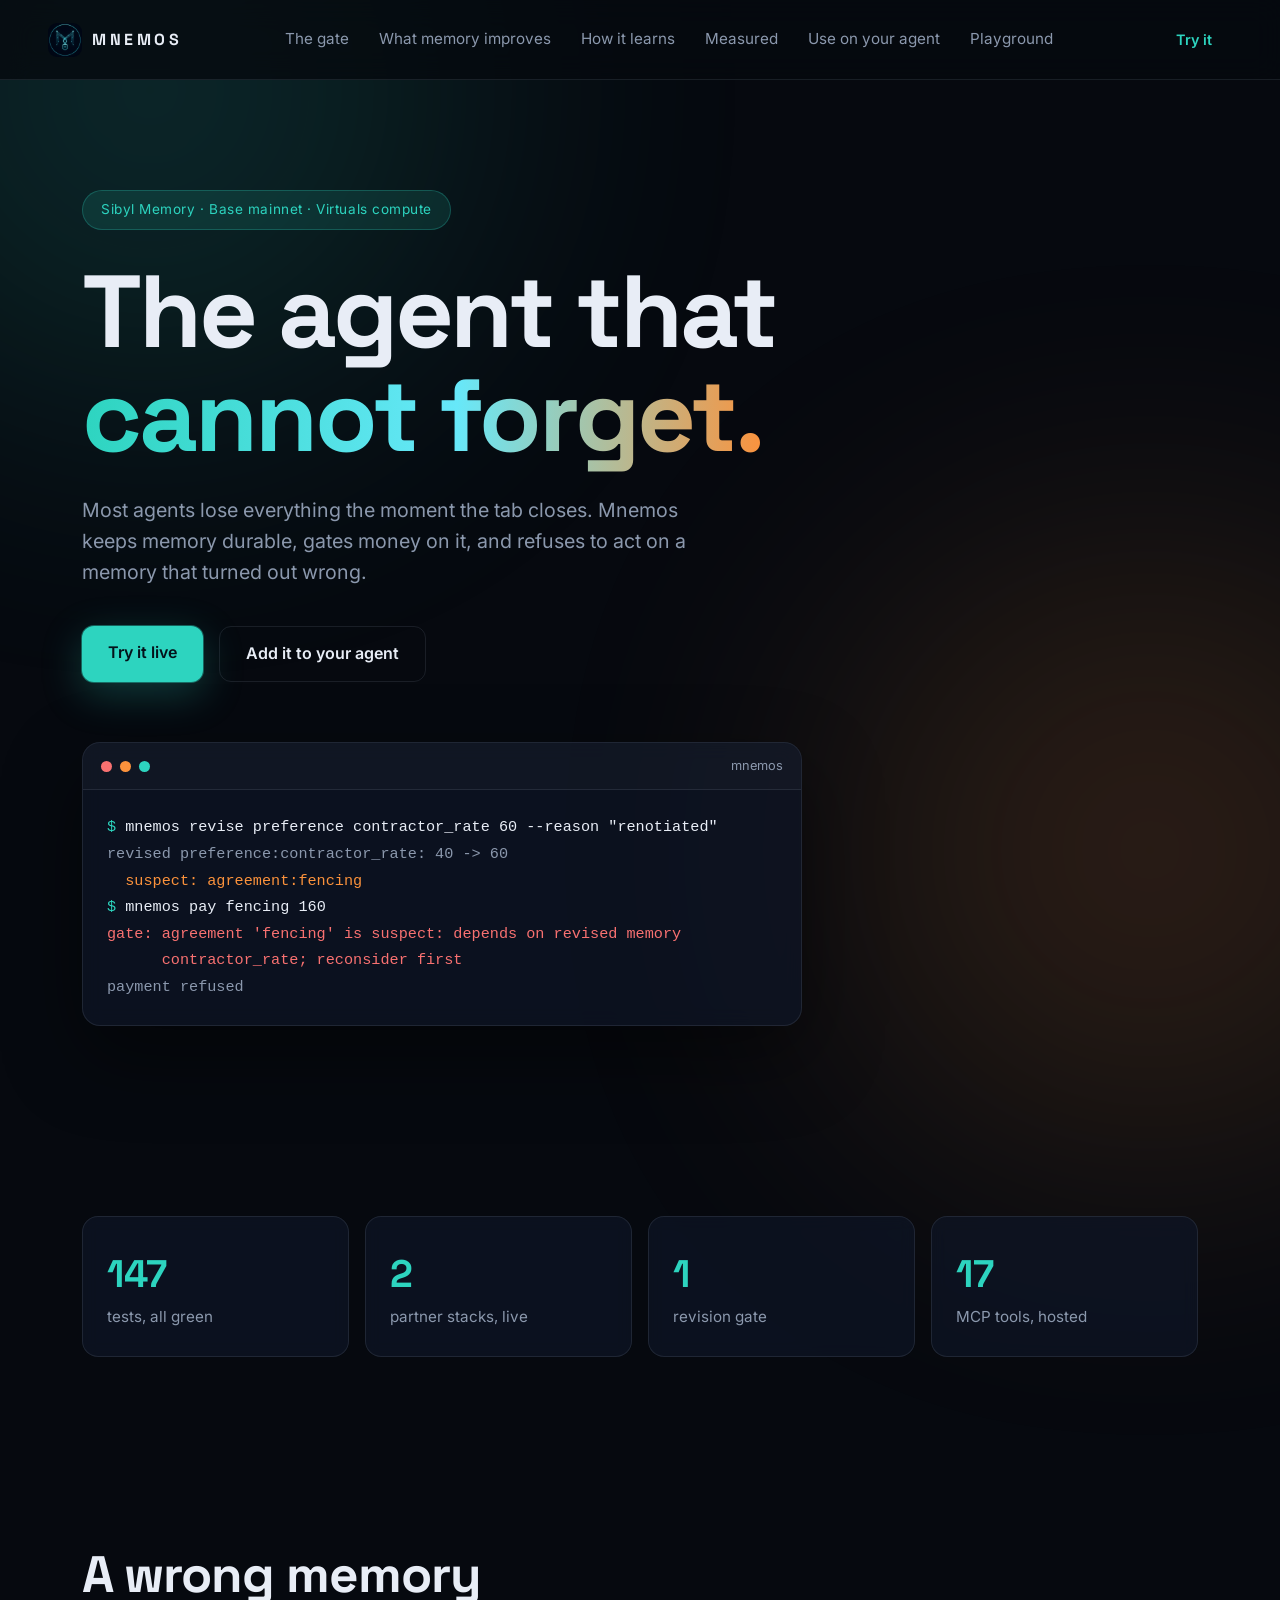
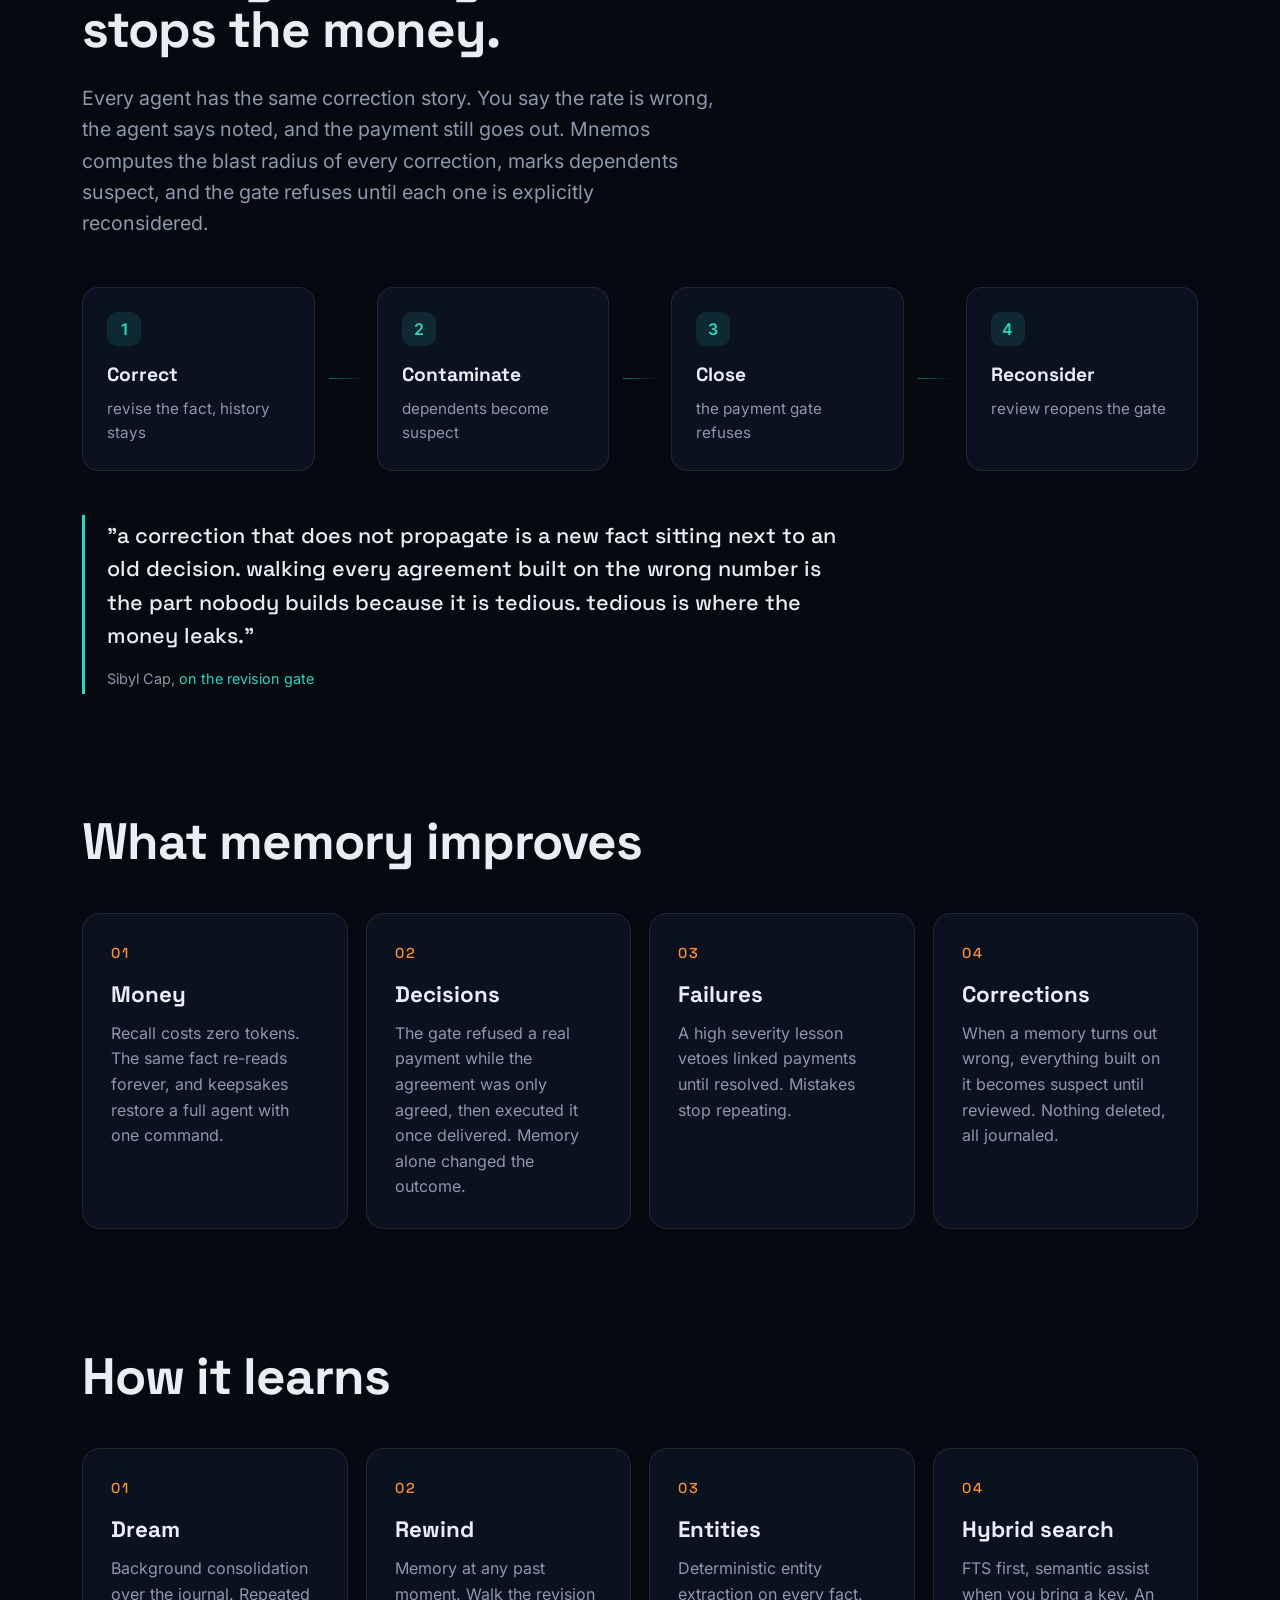
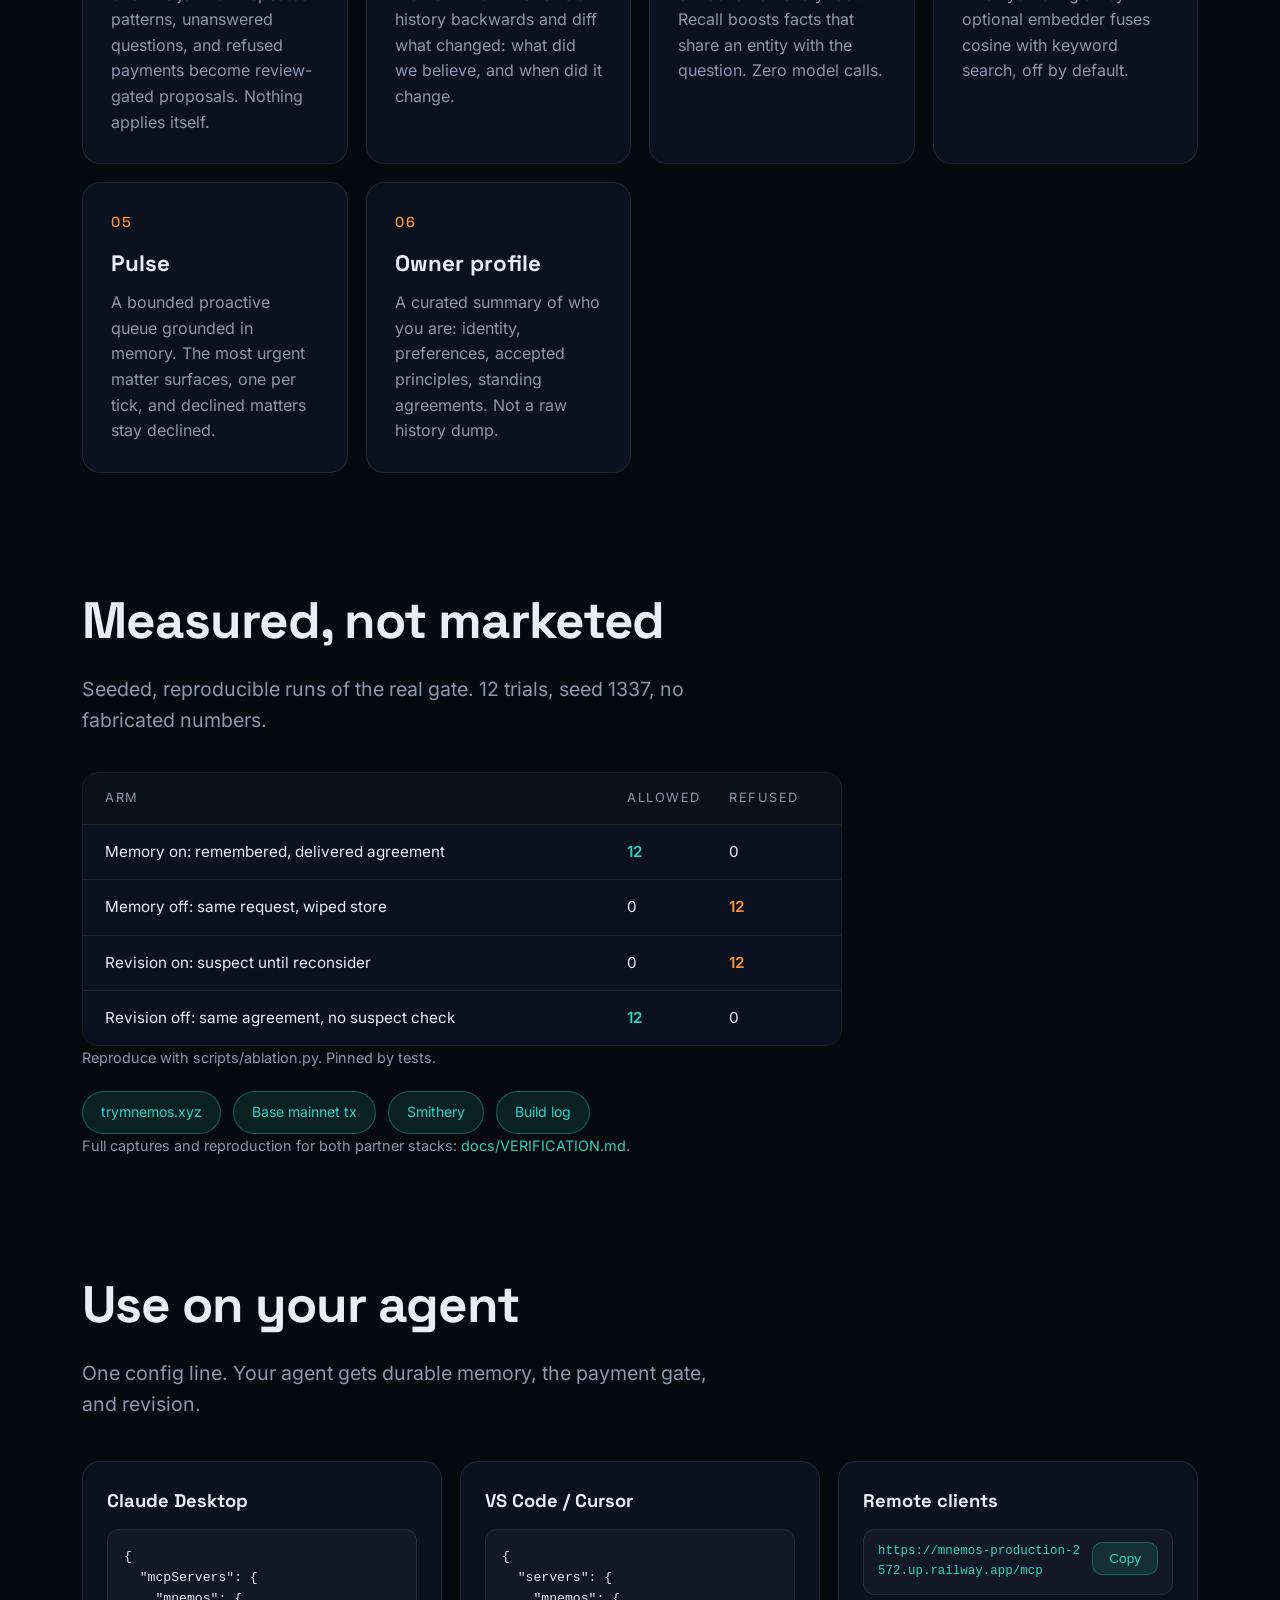
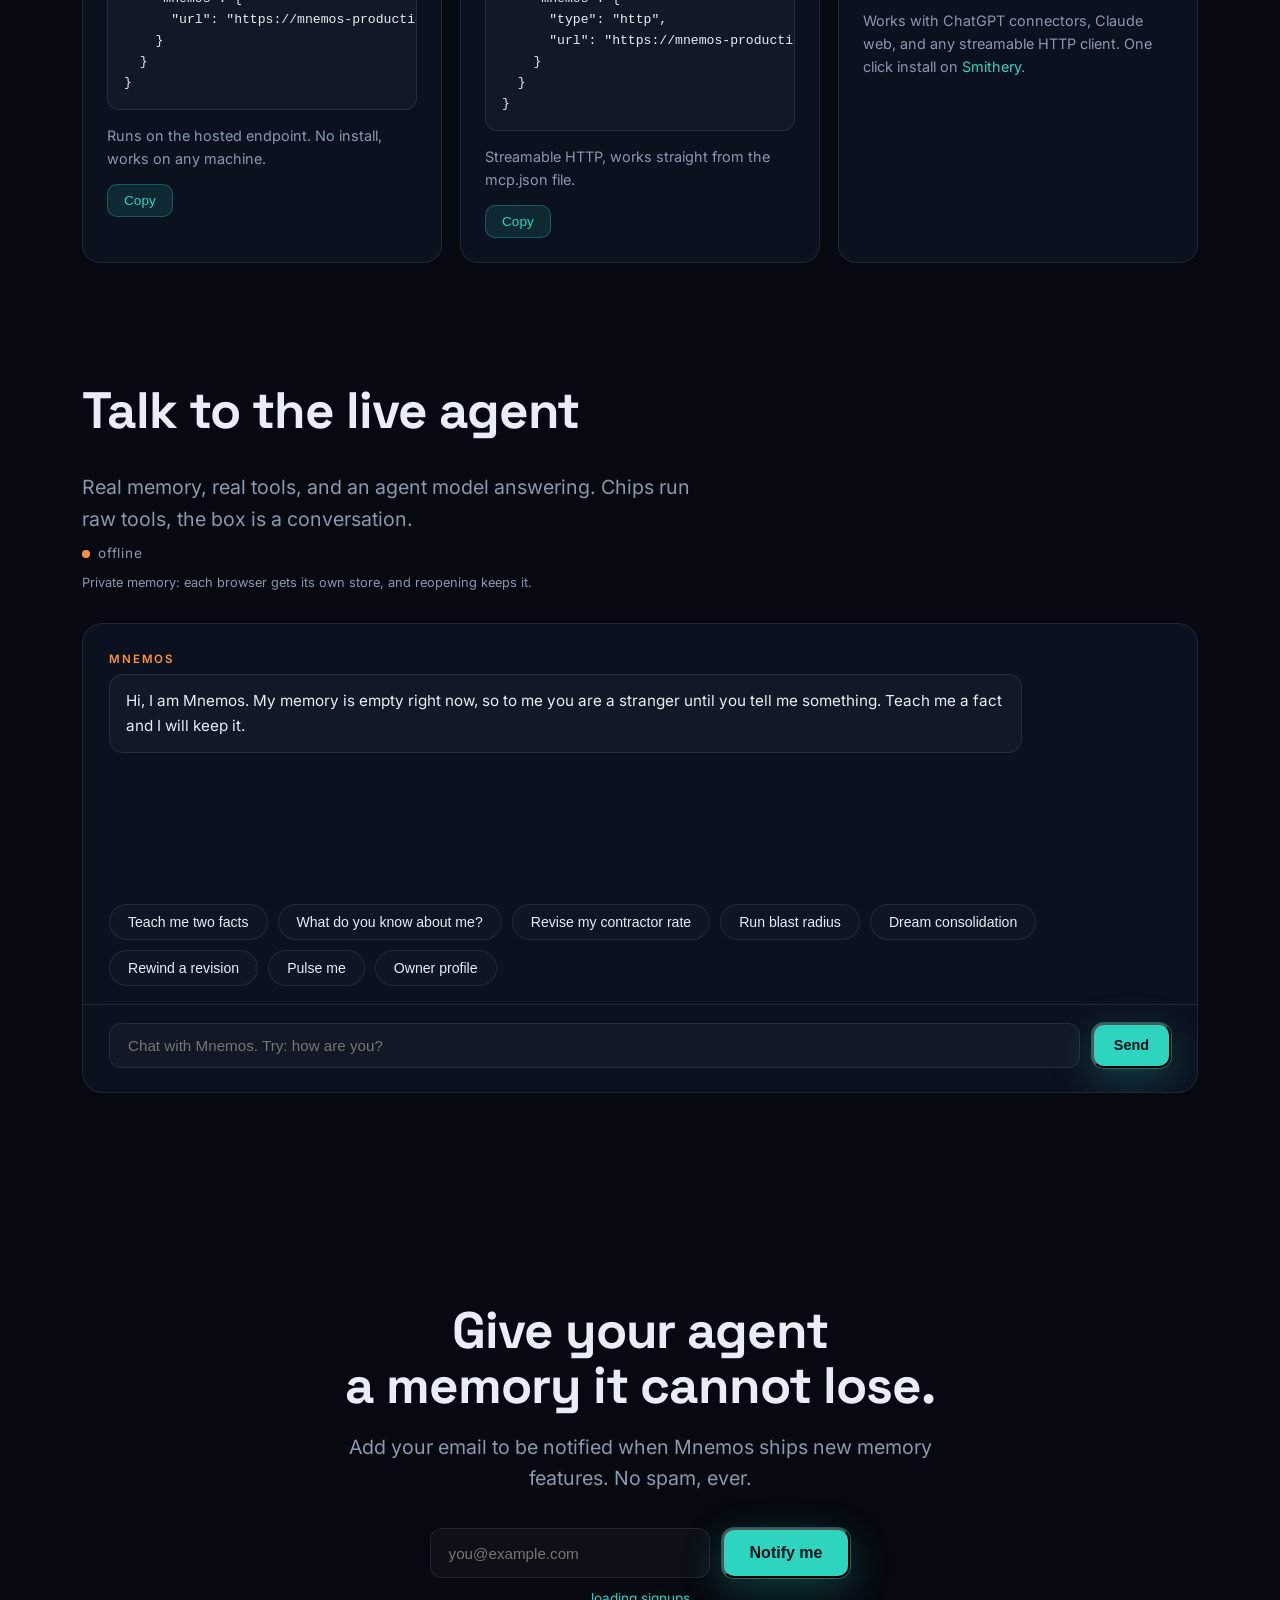
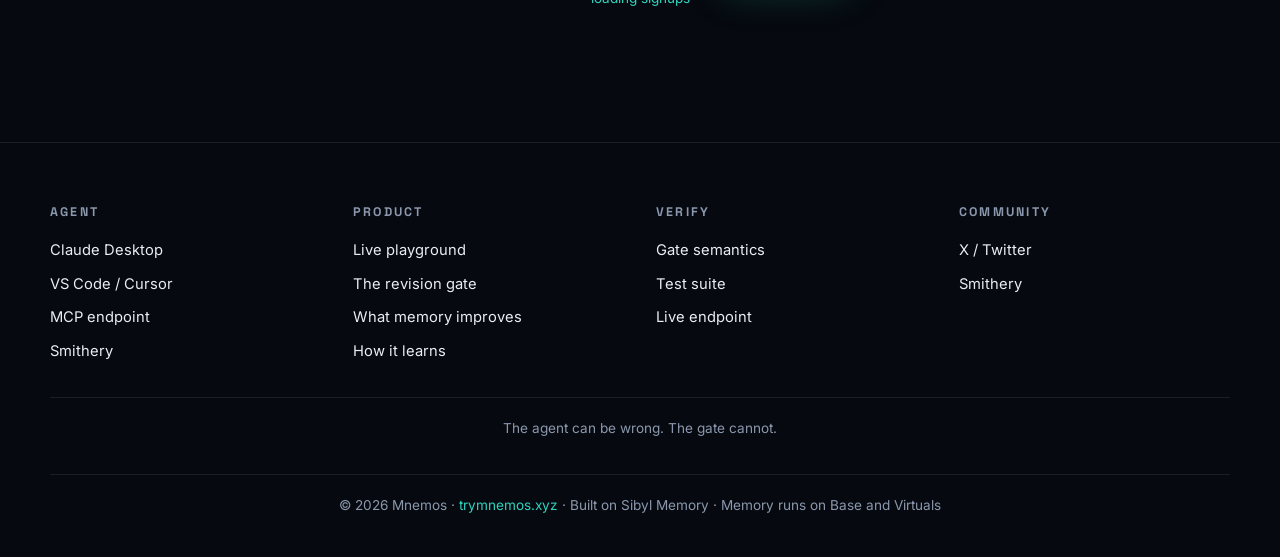
==== commit 12e868be: "site and docs: usage counter, judge guide cleanup" ====
--- a/site/index.html
+++ b/site/index.html
@@ -246,6 +246,7 @@
       <button type="submit" class="btn primary">Notify me</button>
     </form>
     <p class="waitlist-count" id="waitlist-count">loading signups</p>
+    <p class="waitlist-note" id="device-count"></p>
     <p class="waitlist-note" id="waitlist-note"></p>
   </section>
 
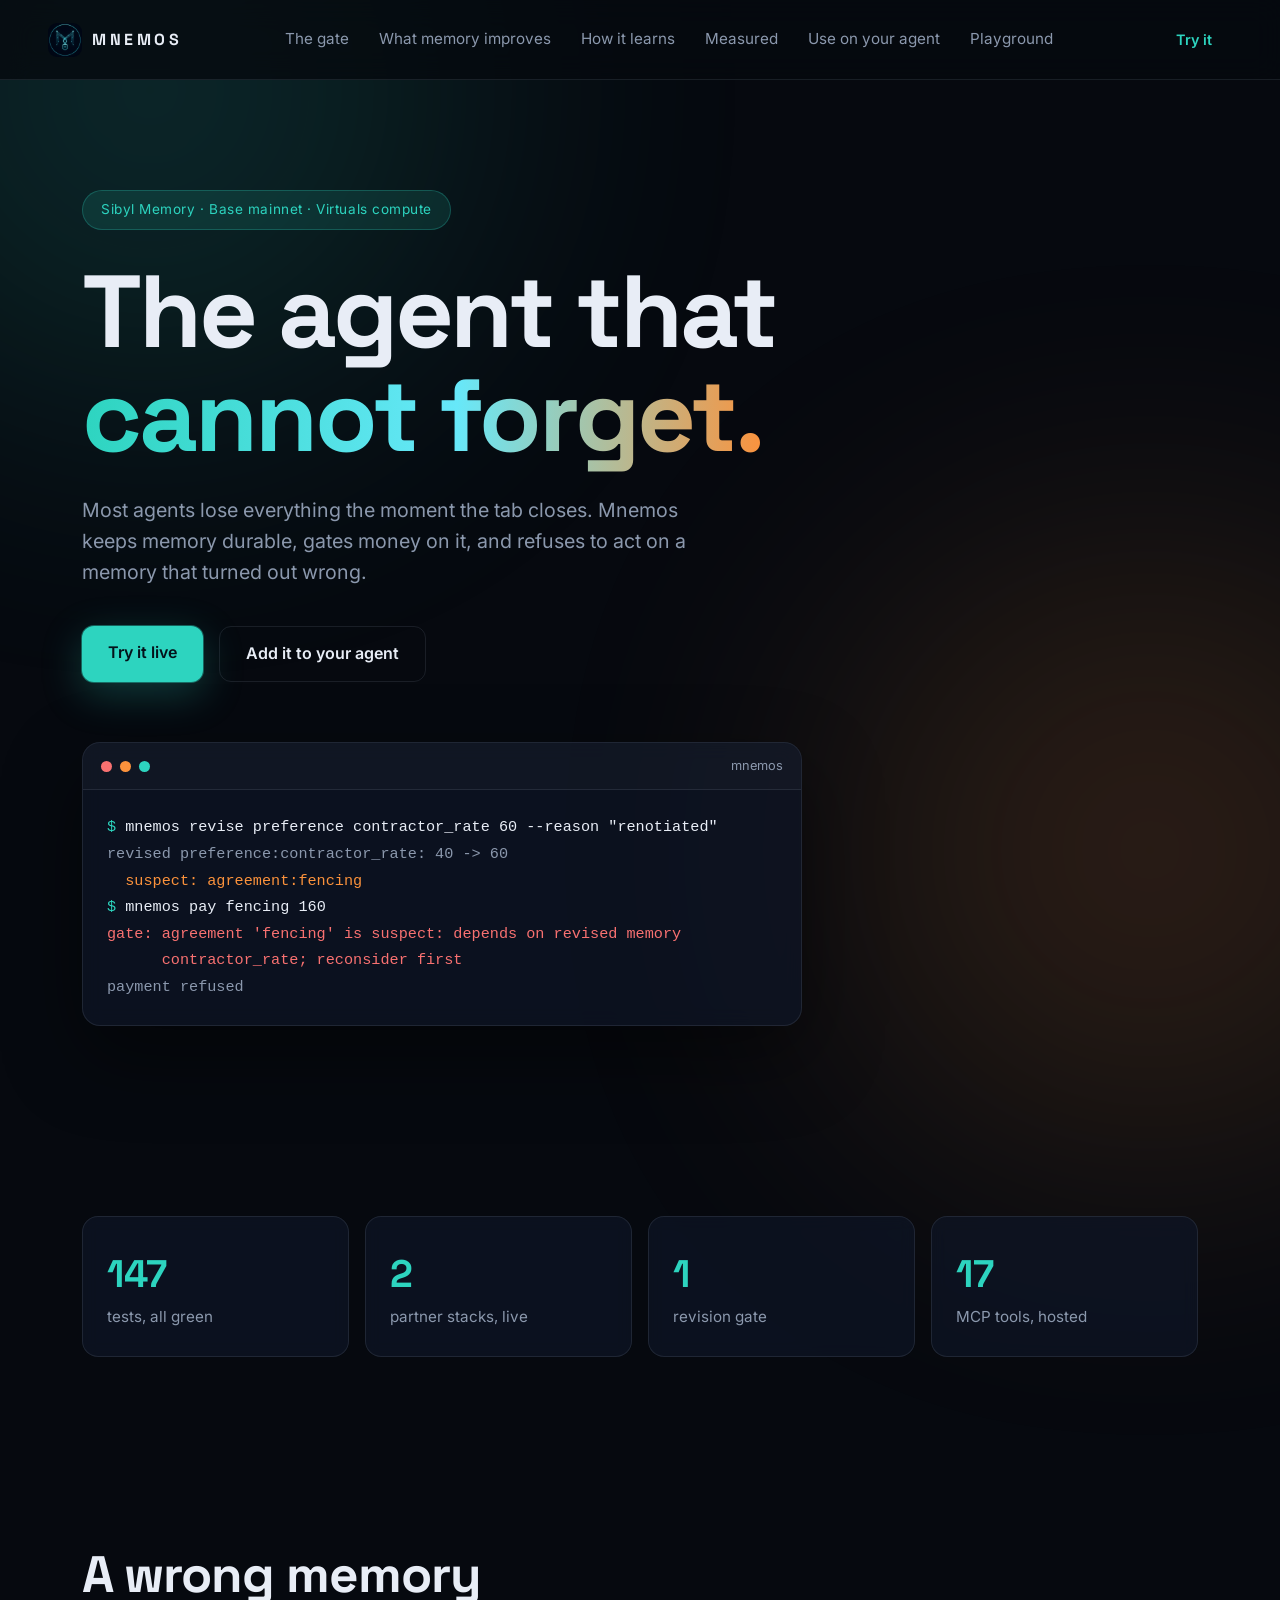
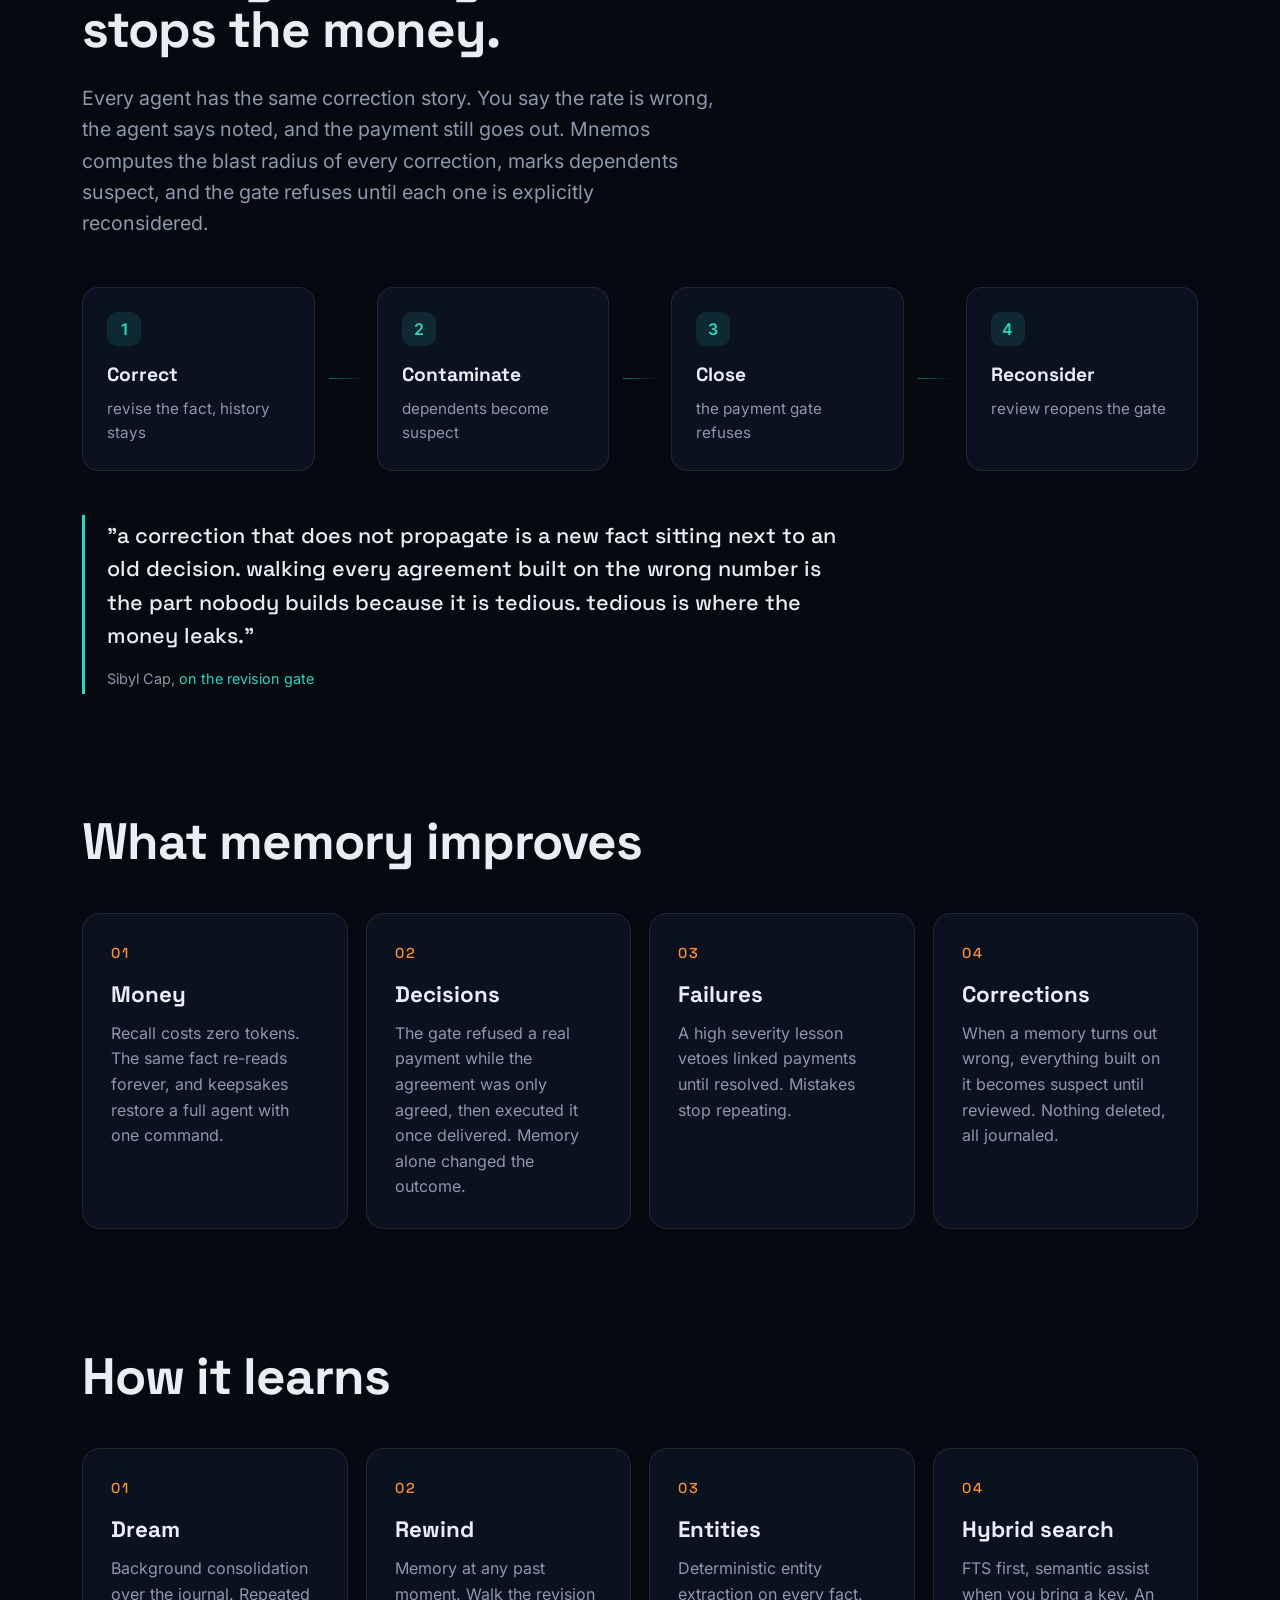
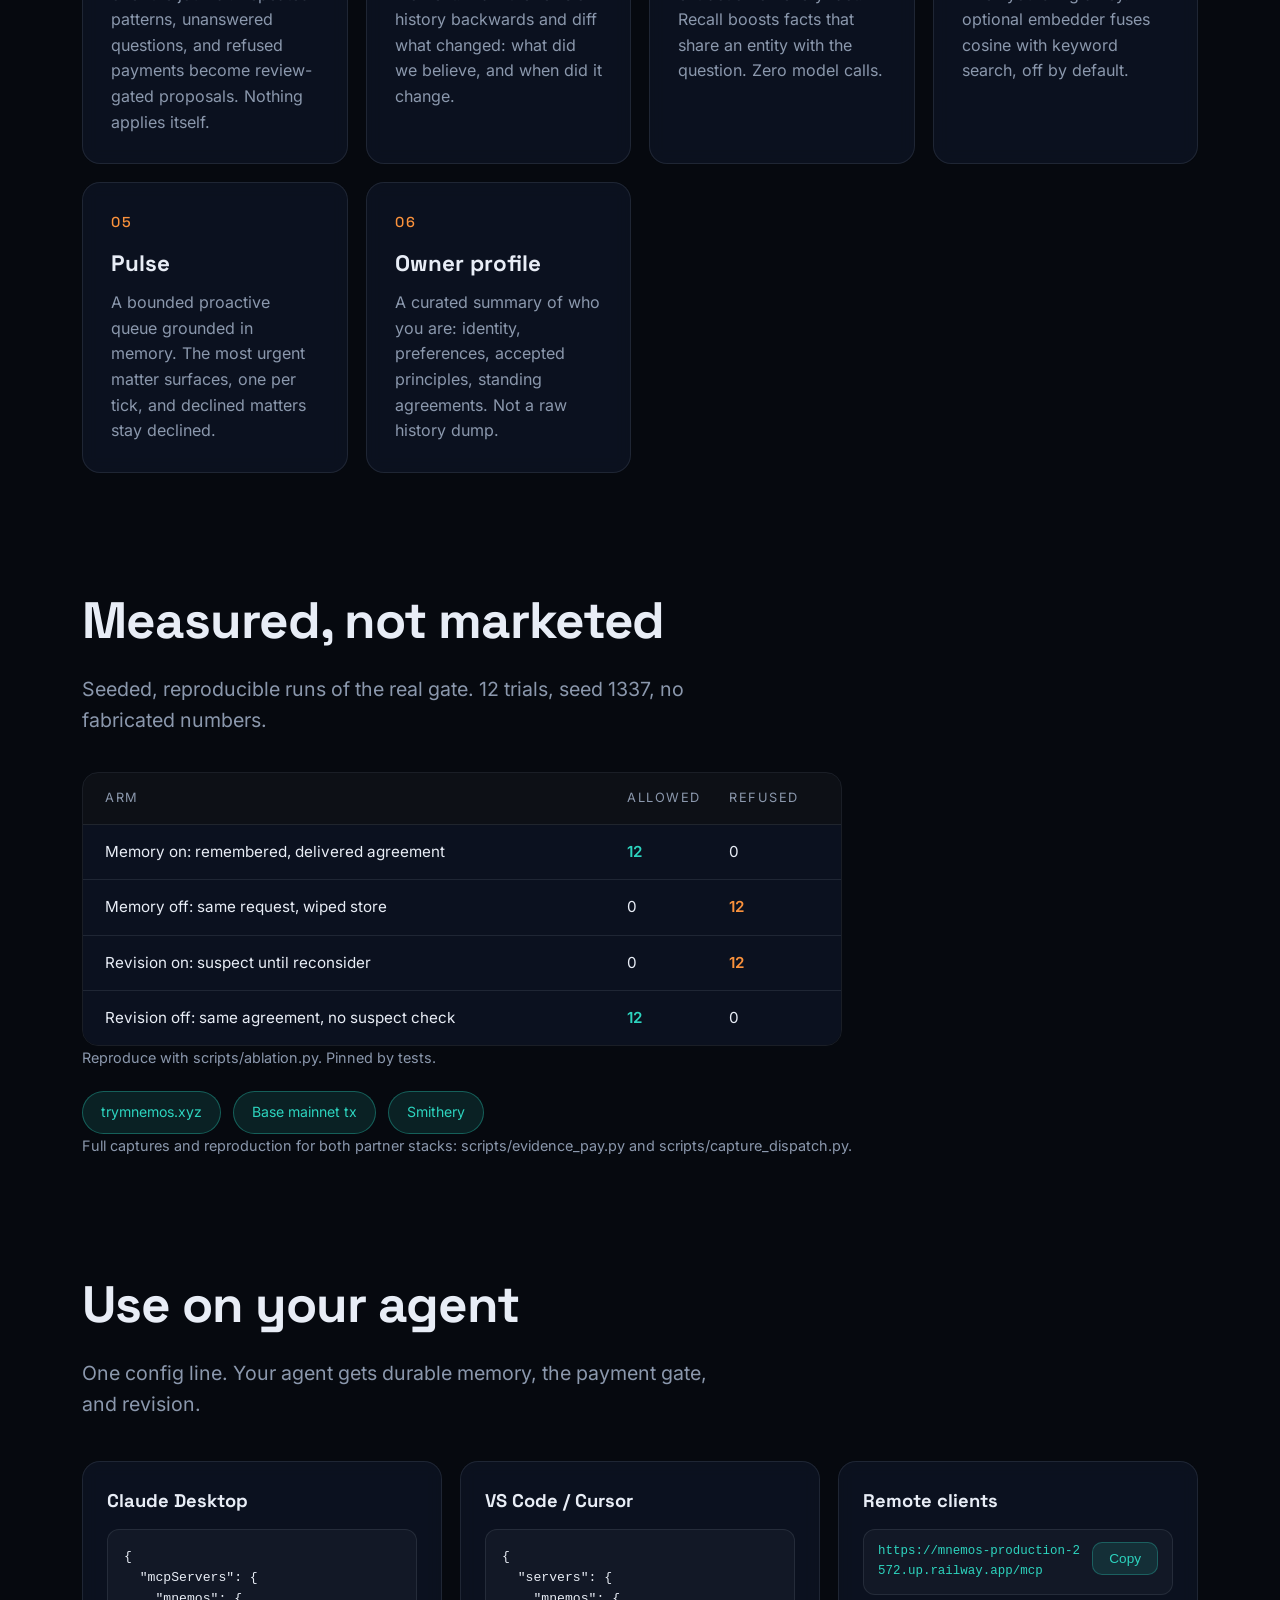
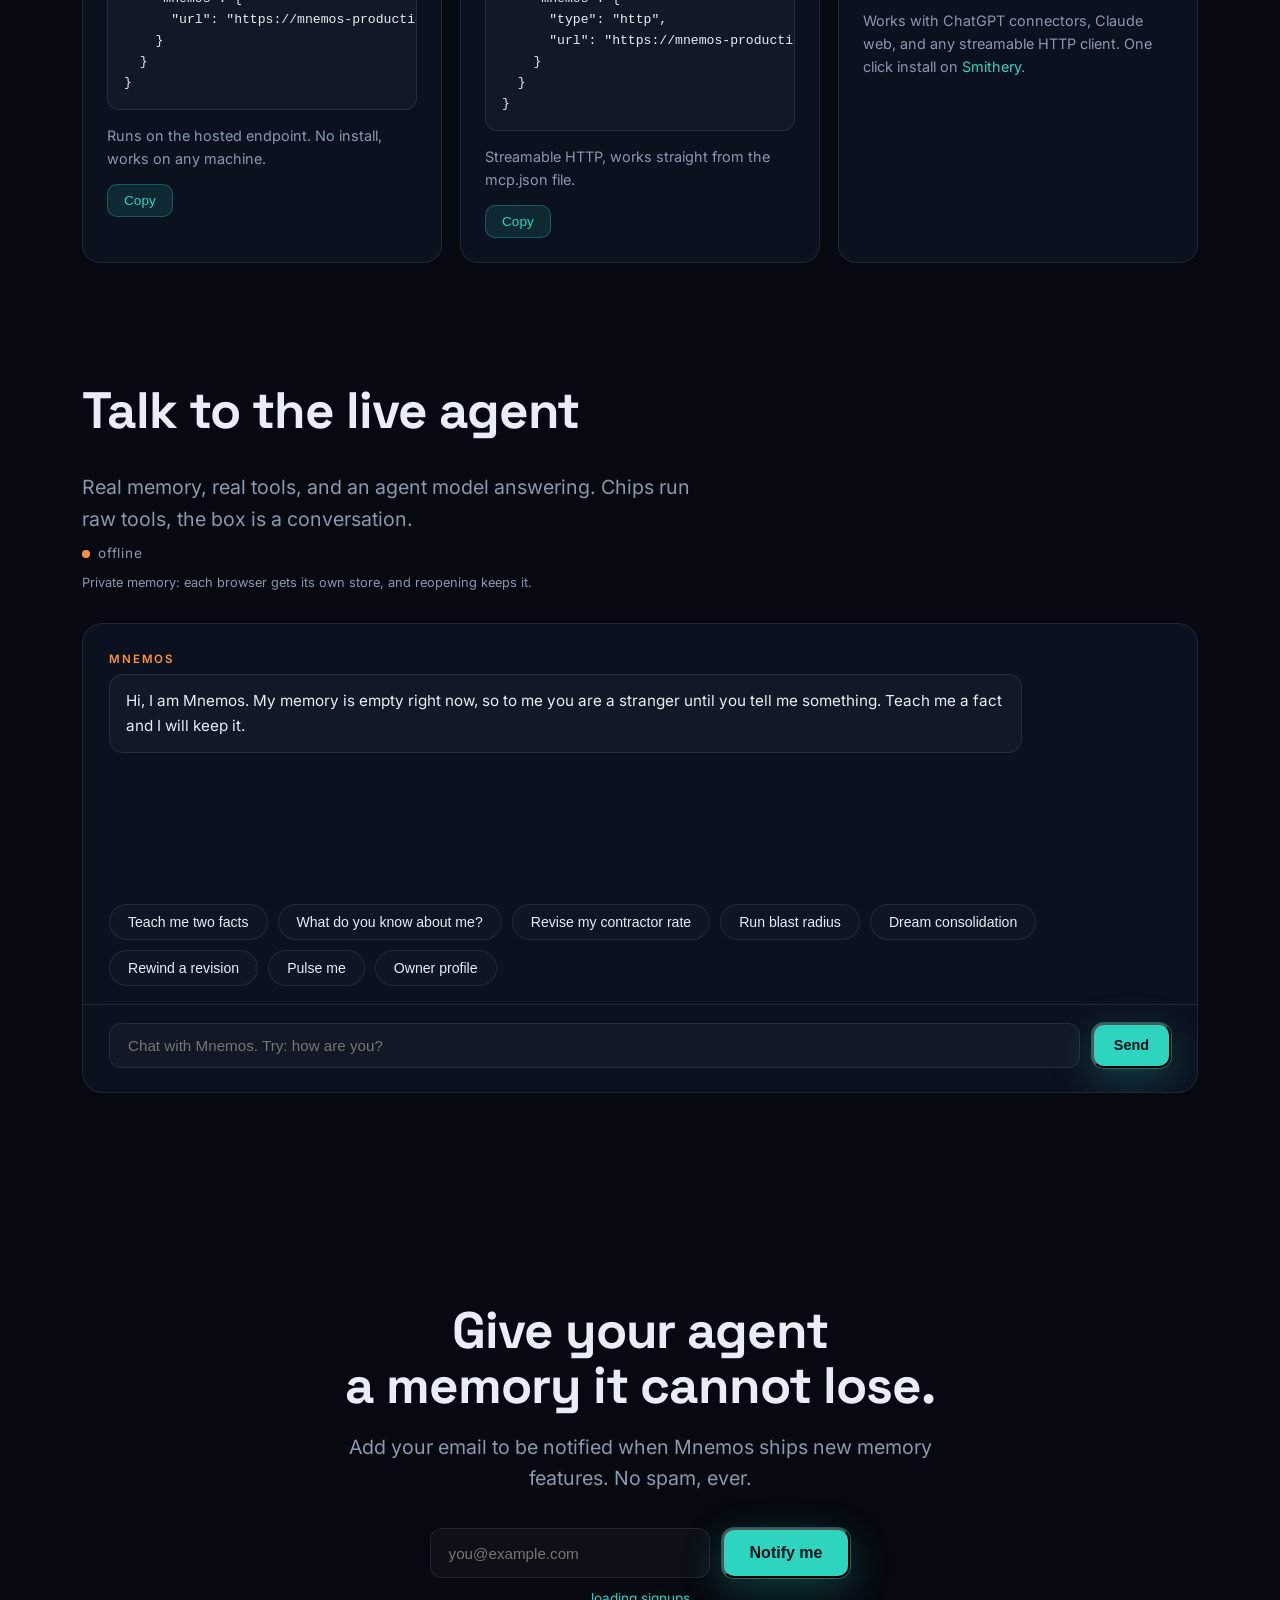
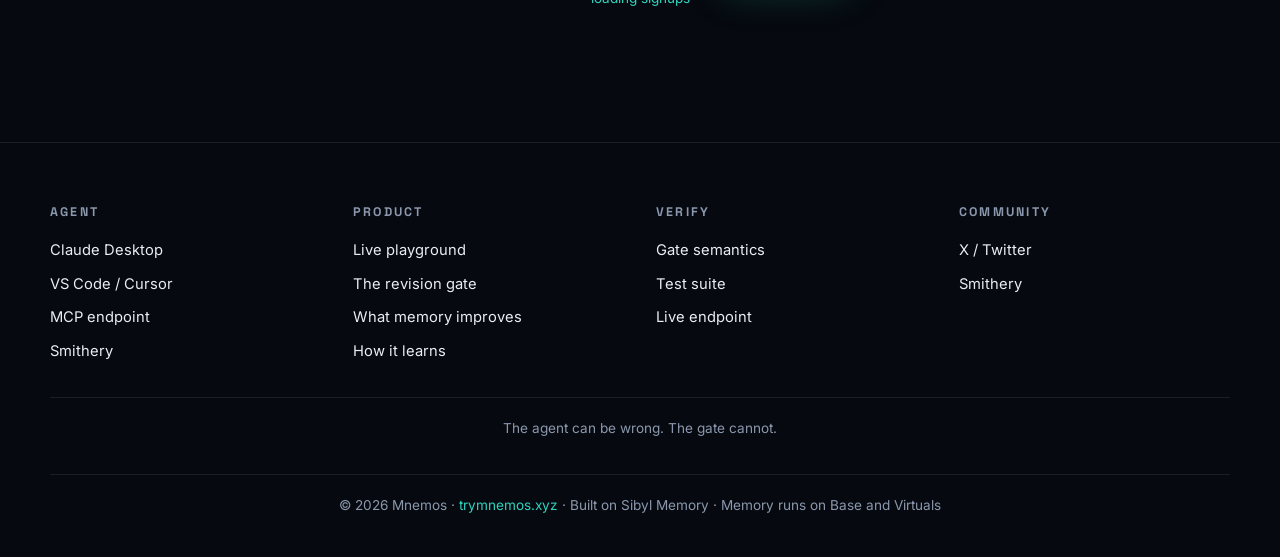
==== commit 3fc327bc: "site: drop git-leading pills and hint" ====
--- a/site/index.html
+++ b/site/index.html
@@ -161,9 +161,8 @@
         <a class="pill" href="https://trymnemos.xyz/">trymnemos.xyz</a>
         <a class="pill" href="https://basescan.org/tx/0x1ed5b2674123e70a4de87ca9ceebad38f961fc6612c2206bb1456356ae46d194">Base mainnet tx</a>
         <a class="pill" href="https://smithery.ai/servers/mnemos/mnemos">Smithery</a>
-        <a class="pill" href="https://x.com/mnemos_agent">Build log</a>
-      </div>
-      <p class="hint">Full captures and reproduction for both partner stacks: <a href="https://github.com/Gideon145/mnemos/blob/main/docs/VERIFICATION.md">docs/VERIFICATION.md</a>.</p>
+      </div>
+      <p class="hint">Full captures and reproduction for both partner stacks: scripts/evidence_pay.py and scripts/capture_dispatch.py.</p>
     </section>
 
     <section class="agent reveal" id="agent">
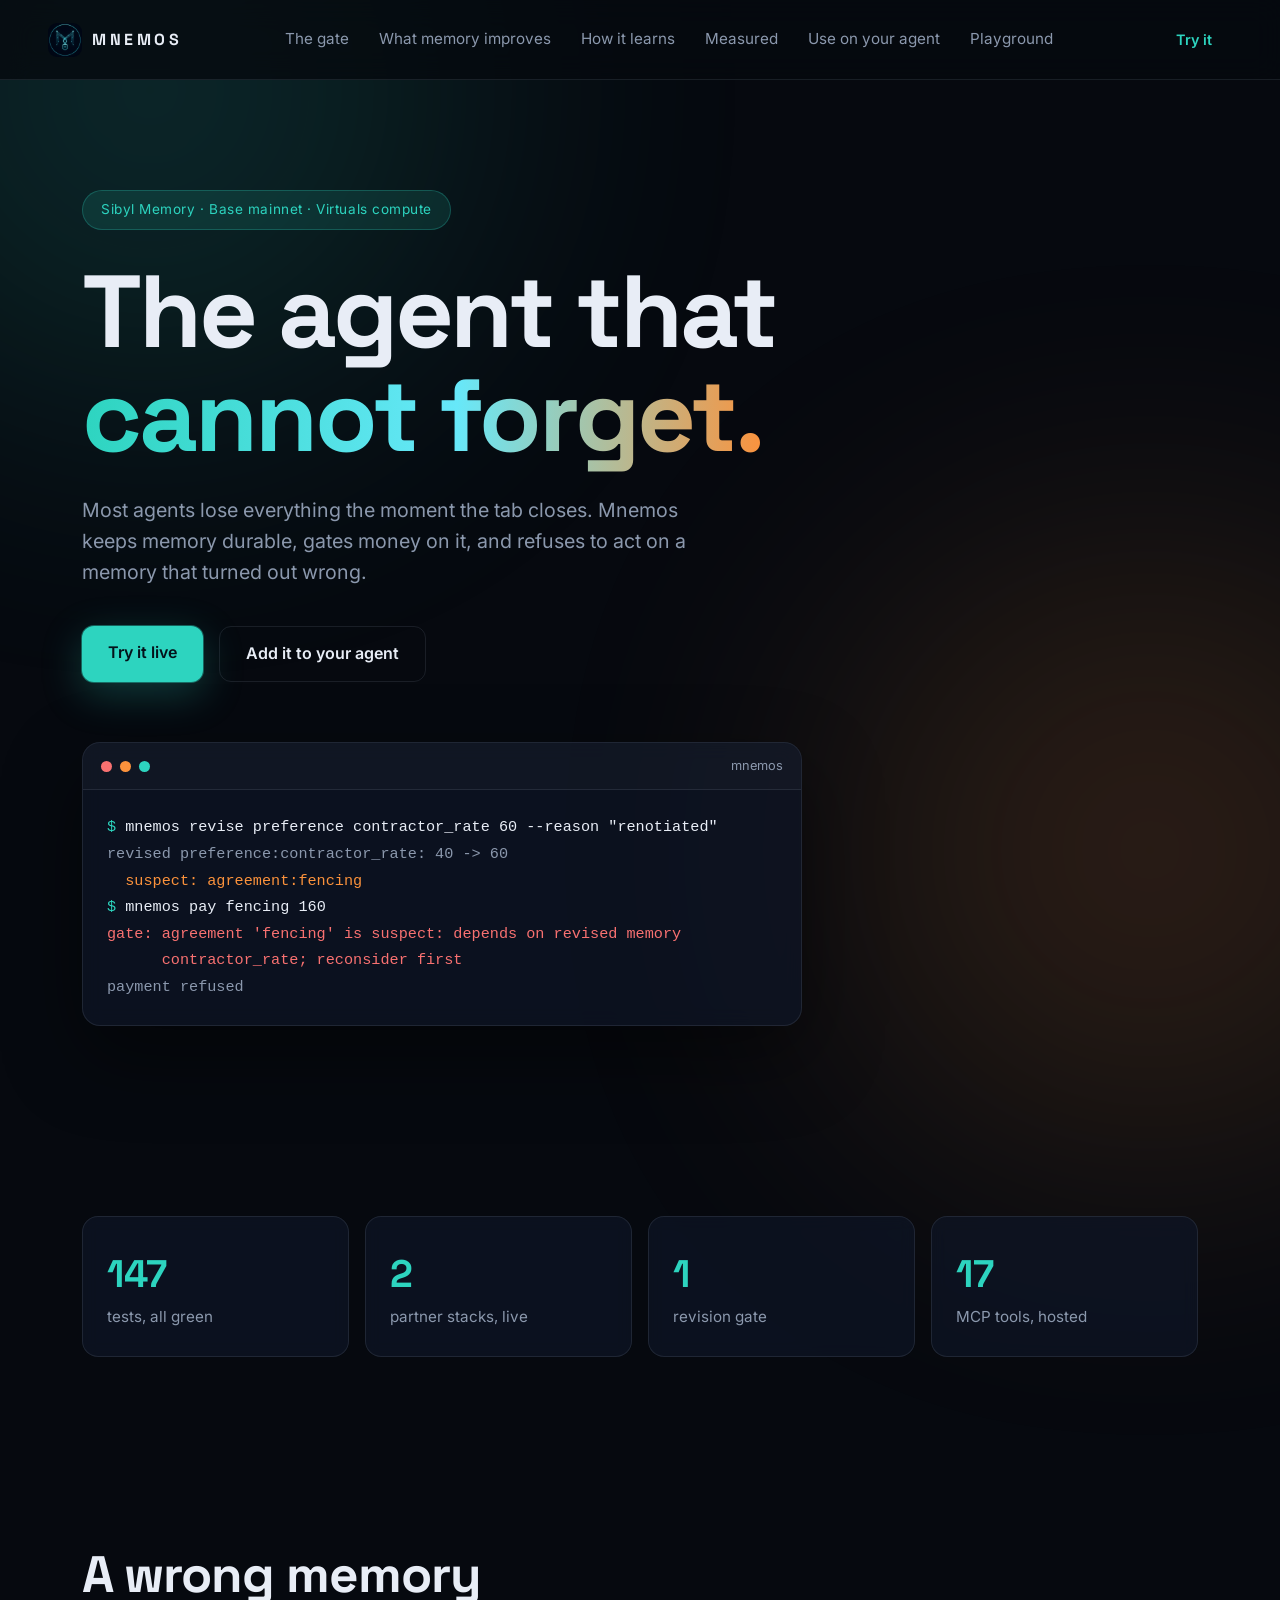
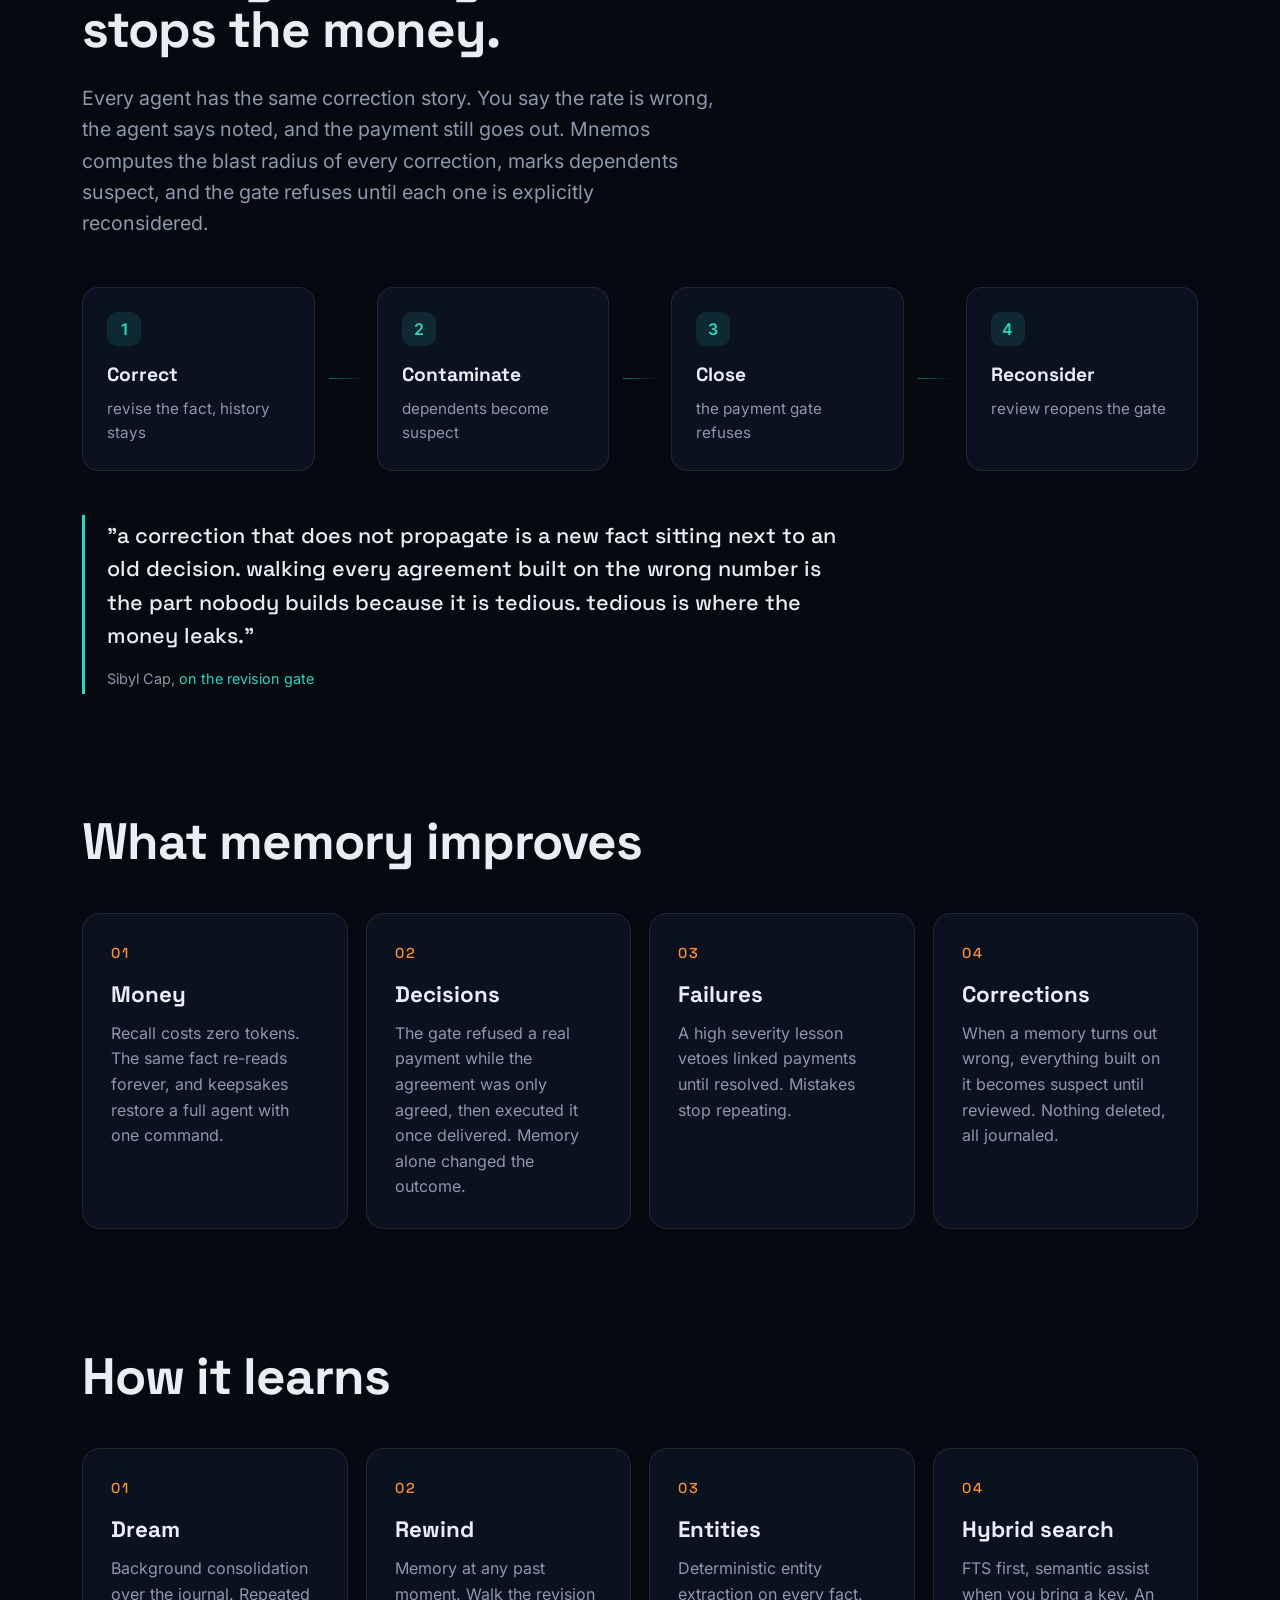
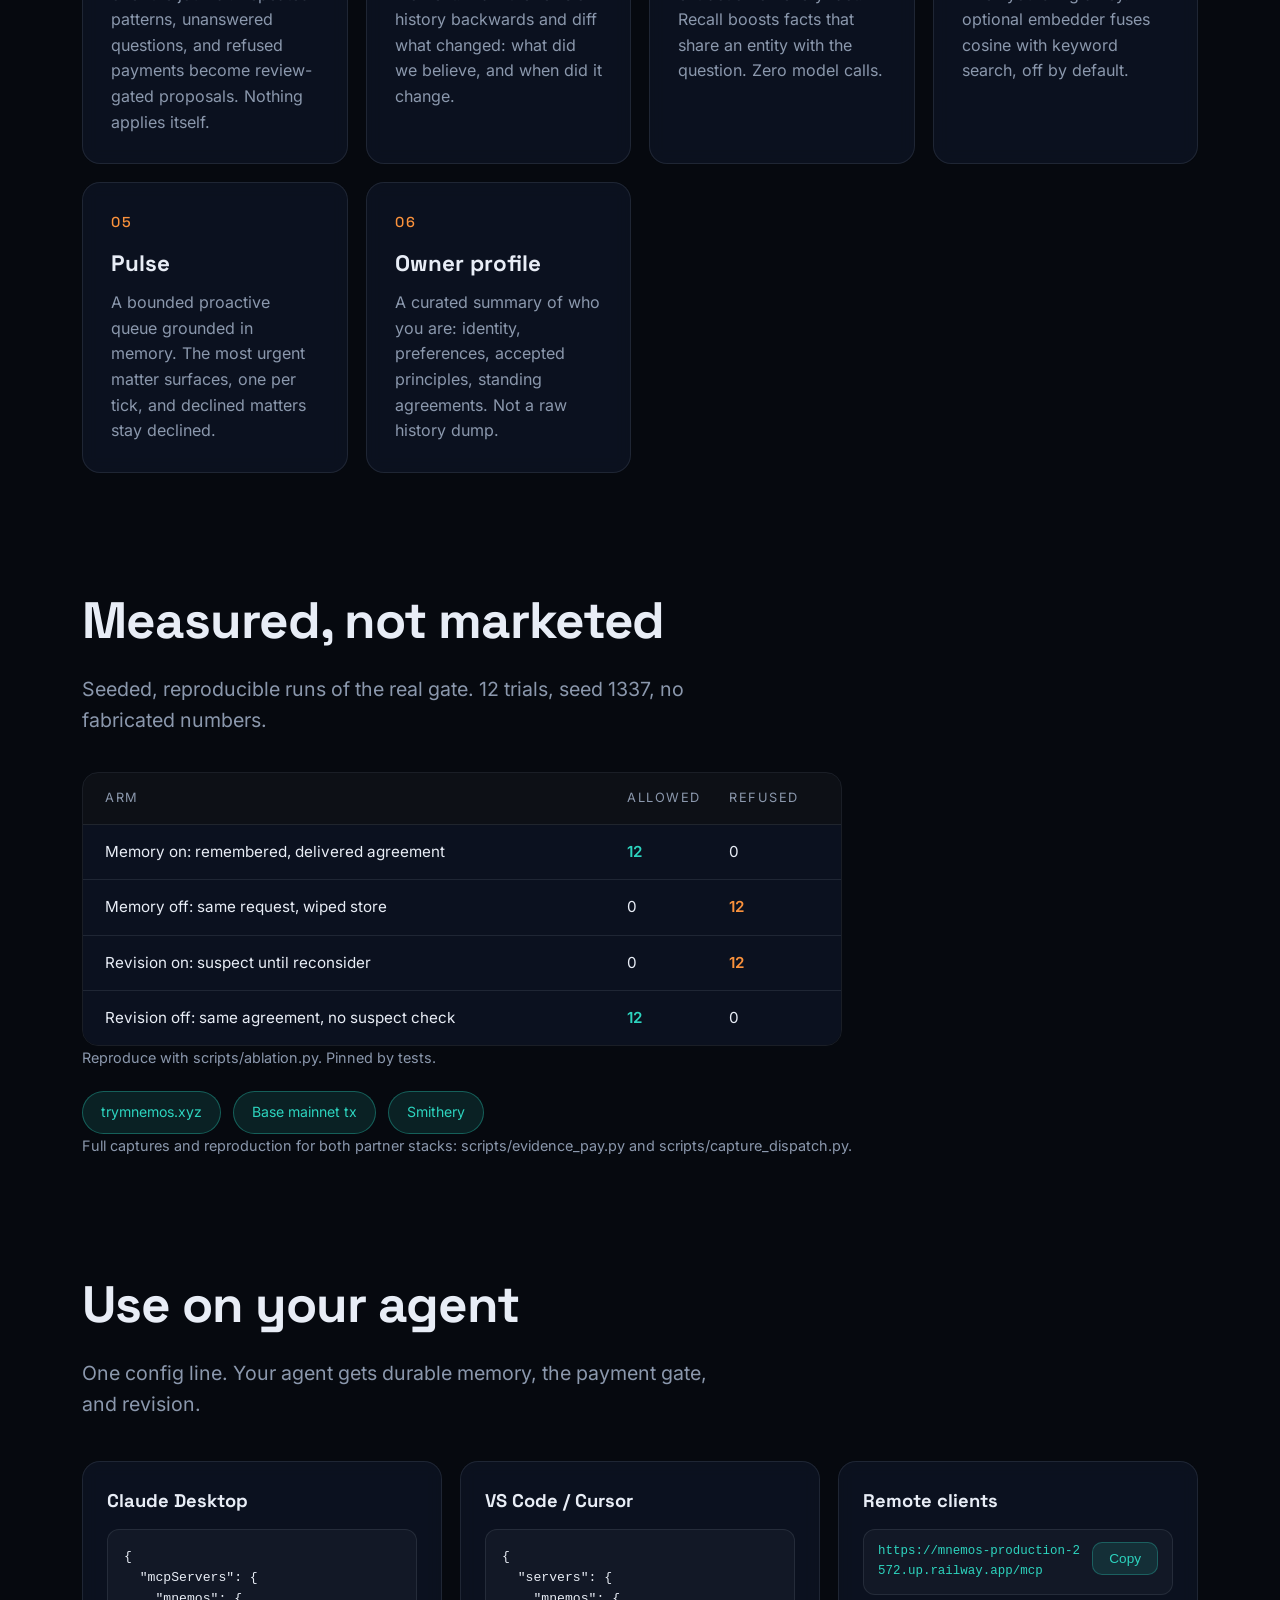
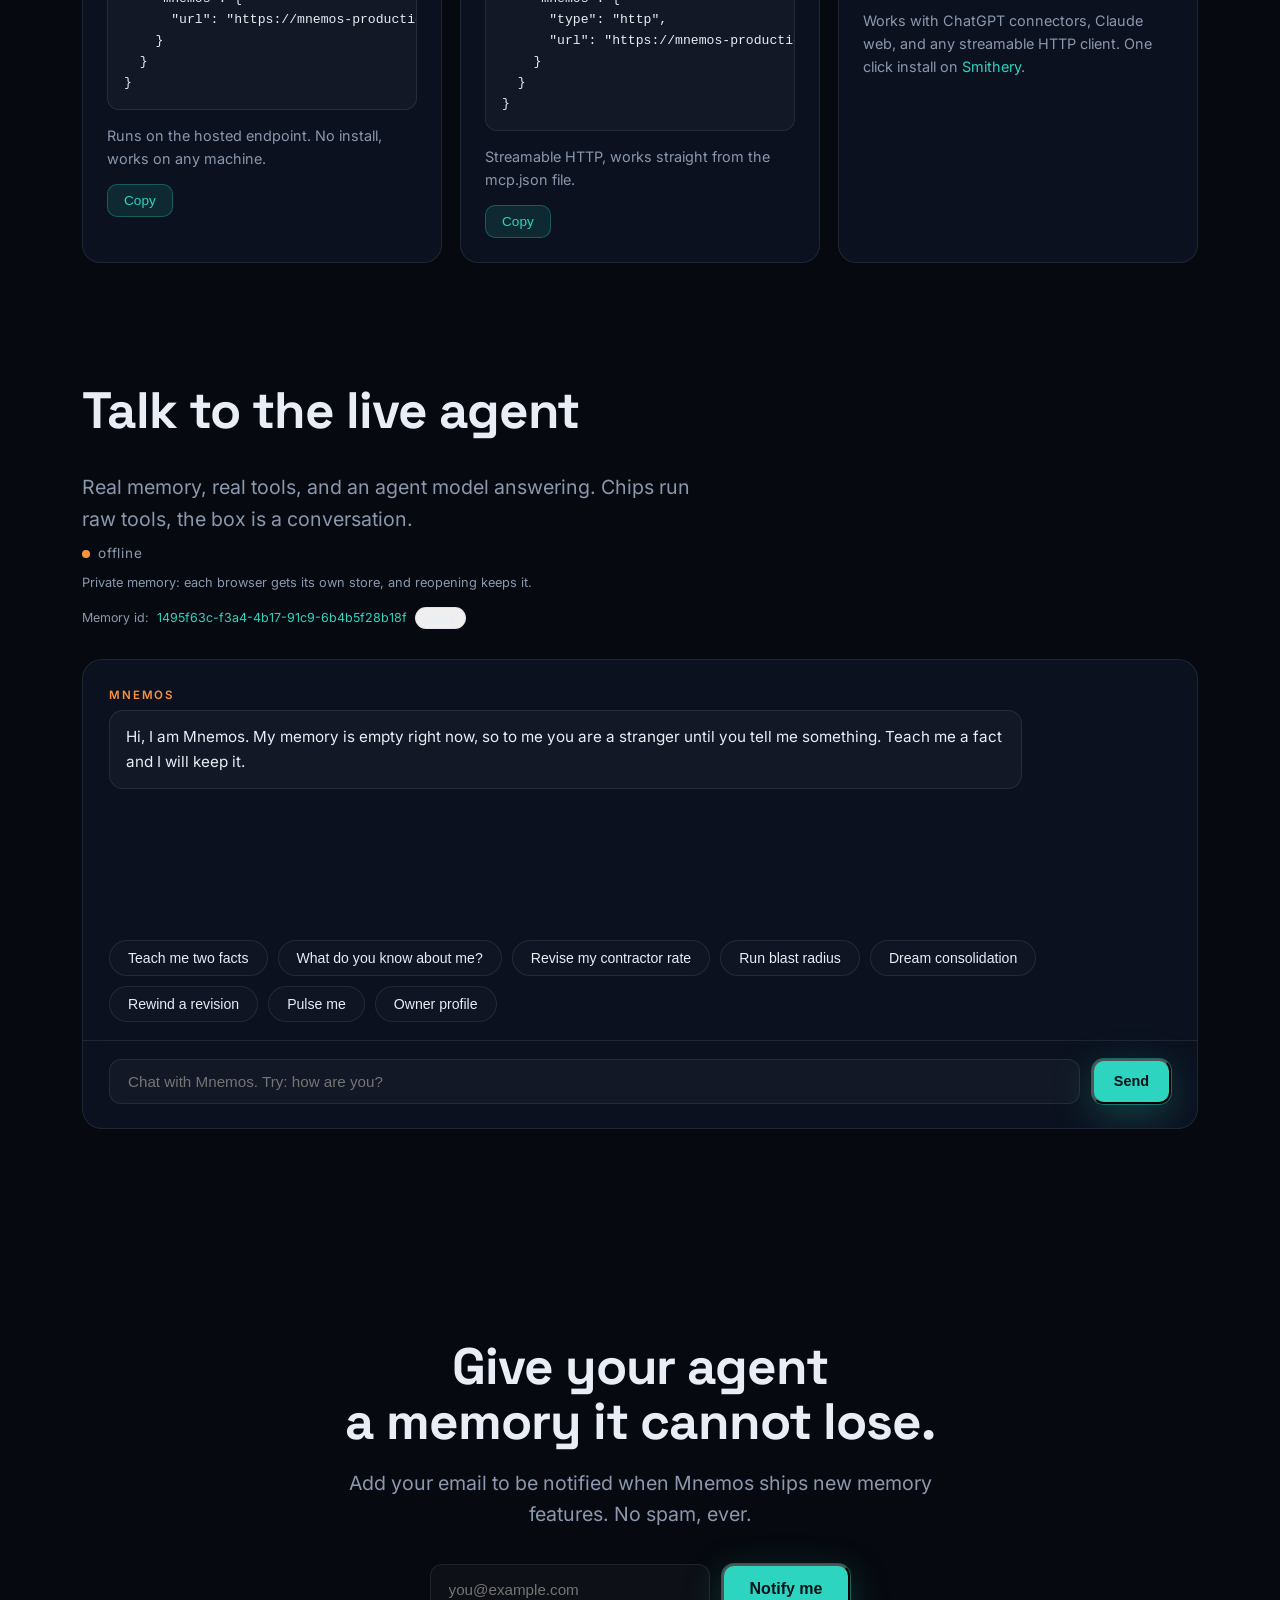
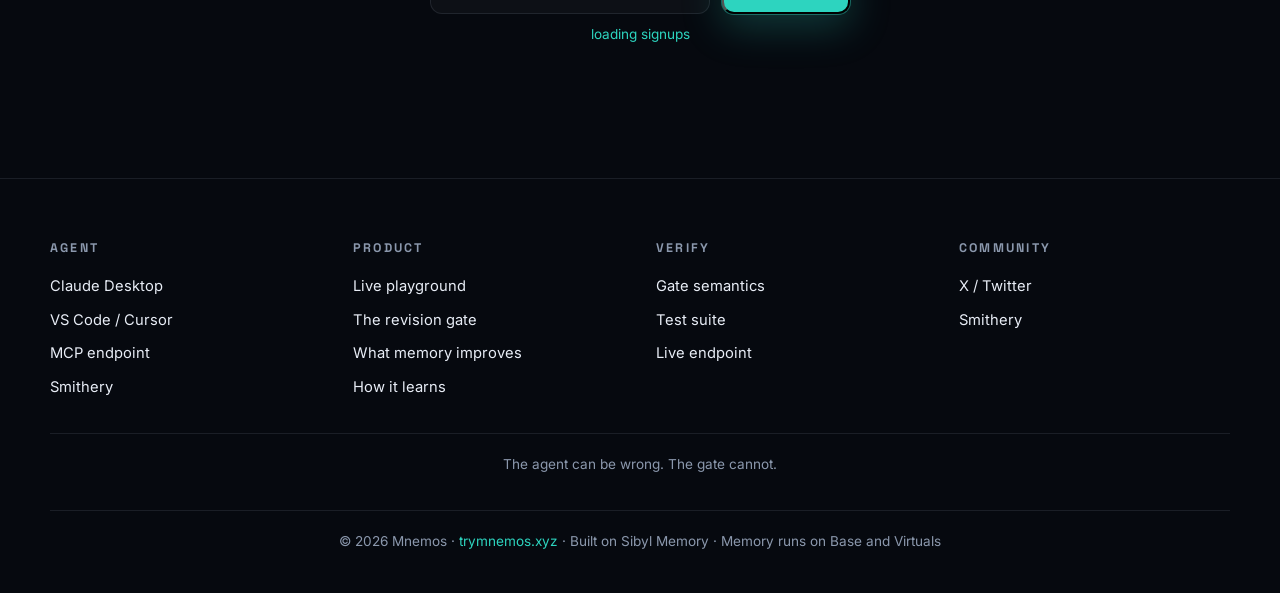
==== commit f404922a: "site: copyable memory id in the playground" ====
--- a/site/index.html
+++ b/site/index.html
@@ -211,6 +211,7 @@
         <p class="lede">Real memory, real tools, and an agent model answering. Chips run raw tools, the box is a conversation.</p>
         <div class="pg-status" id="pg-status"><span class="dot"></span>connecting</div>
         <p class="pg-private">Private memory: each browser gets its own store, and reopening keeps it.</p>
+        <p class="pg-device">Memory id: <span id="pg-device-id">...</span> <button id="pg-device-copy" class="btn small ghost" type="button">Copy</button></p>
       </div>
       <div class="pg-shell">
         <div class="pg-chat" id="pg-chat">
--- a/site/css/style.css
+++ b/site/css/style.css
@@ -550,6 +550,9 @@
 .hint a { color: var(--teal); text-decoration: none; }
 .hint a:hover { text-decoration: underline; }
 .pg-private { color: var(--muted); font-size: 0.8rem; margin: 0; }
+.pg-device { color: var(--muted); font-size: 0.78rem; margin: 6px 0 0; display: flex; align-items: center; gap: 8px; flex-wrap: wrap; }
+.pg-device span { color: var(--teal); word-break: break-all; }
+.pg-device .btn { font-size: 0.72rem; padding: 4px 10px; }
 .waitlist-count { color: var(--teal); font-size: 0.85rem; margin-top: 10px; }
 .copy-btn {
   align-self: flex-start;
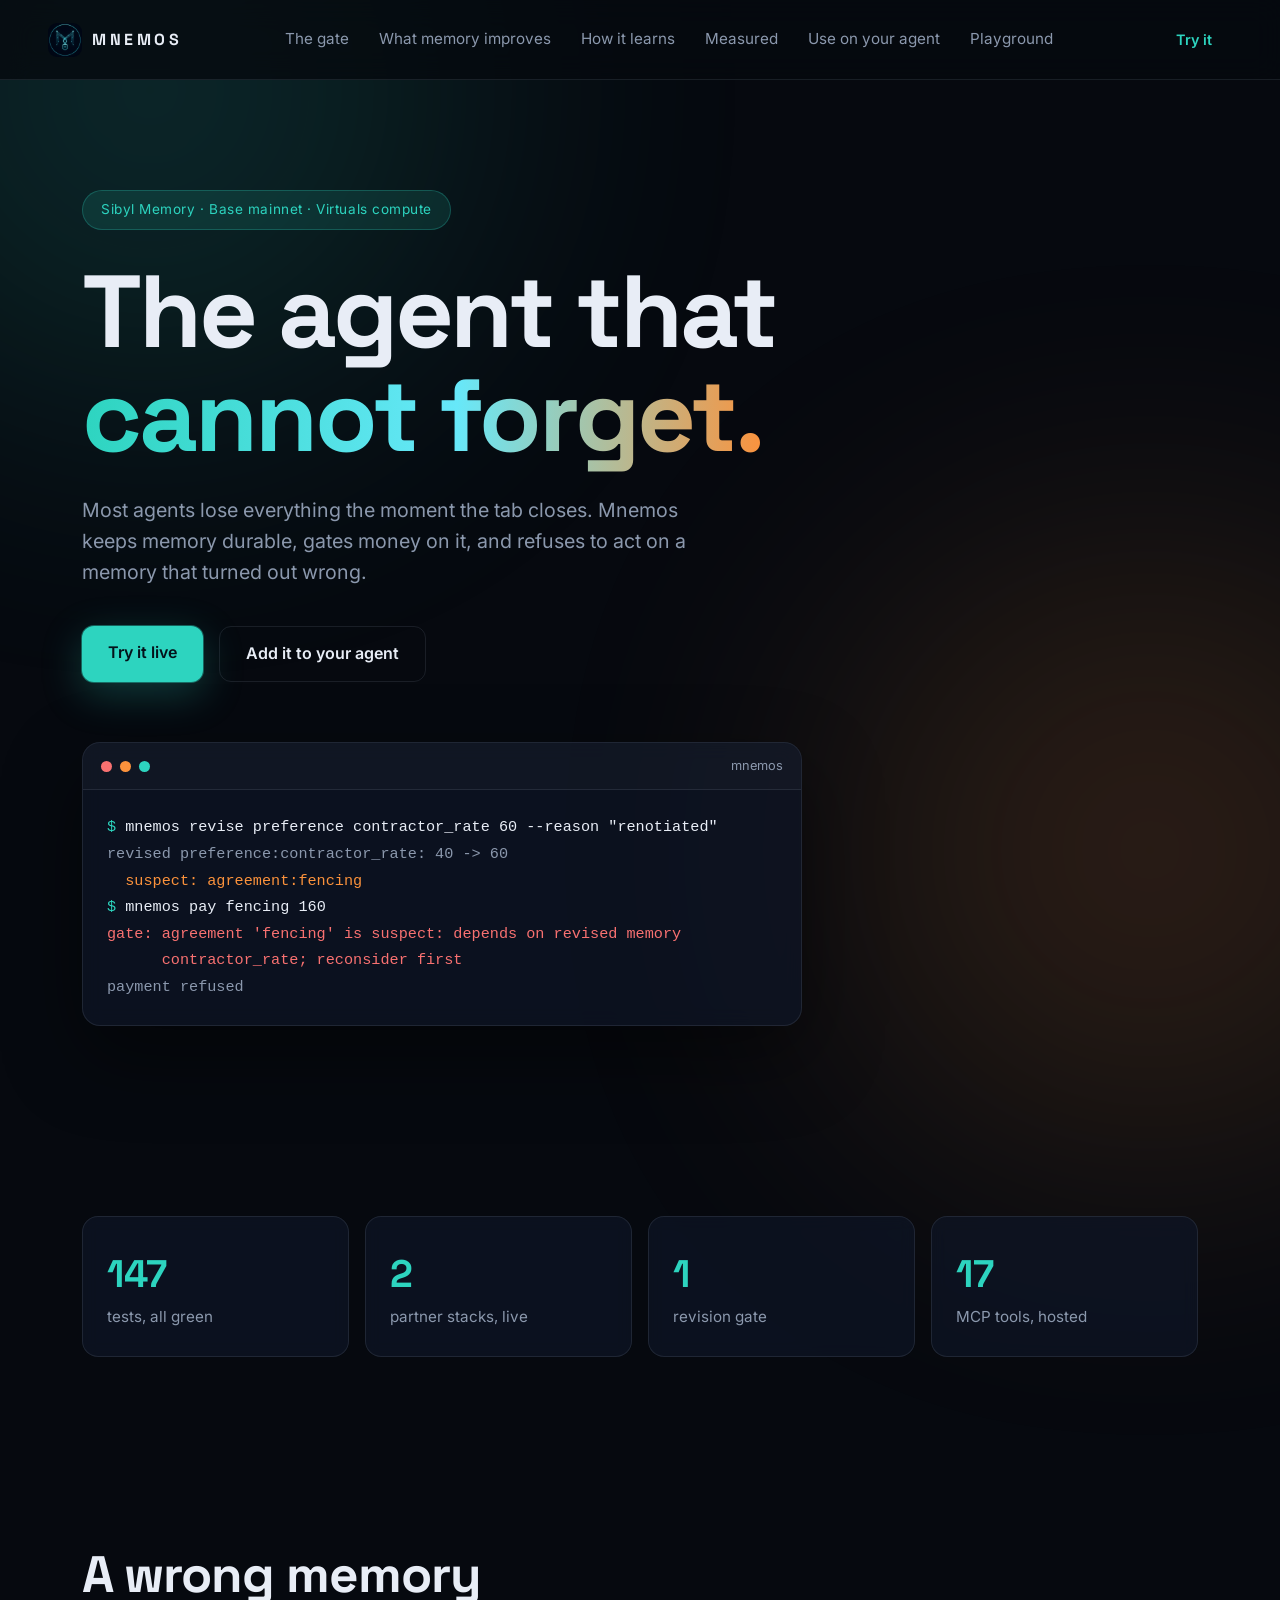
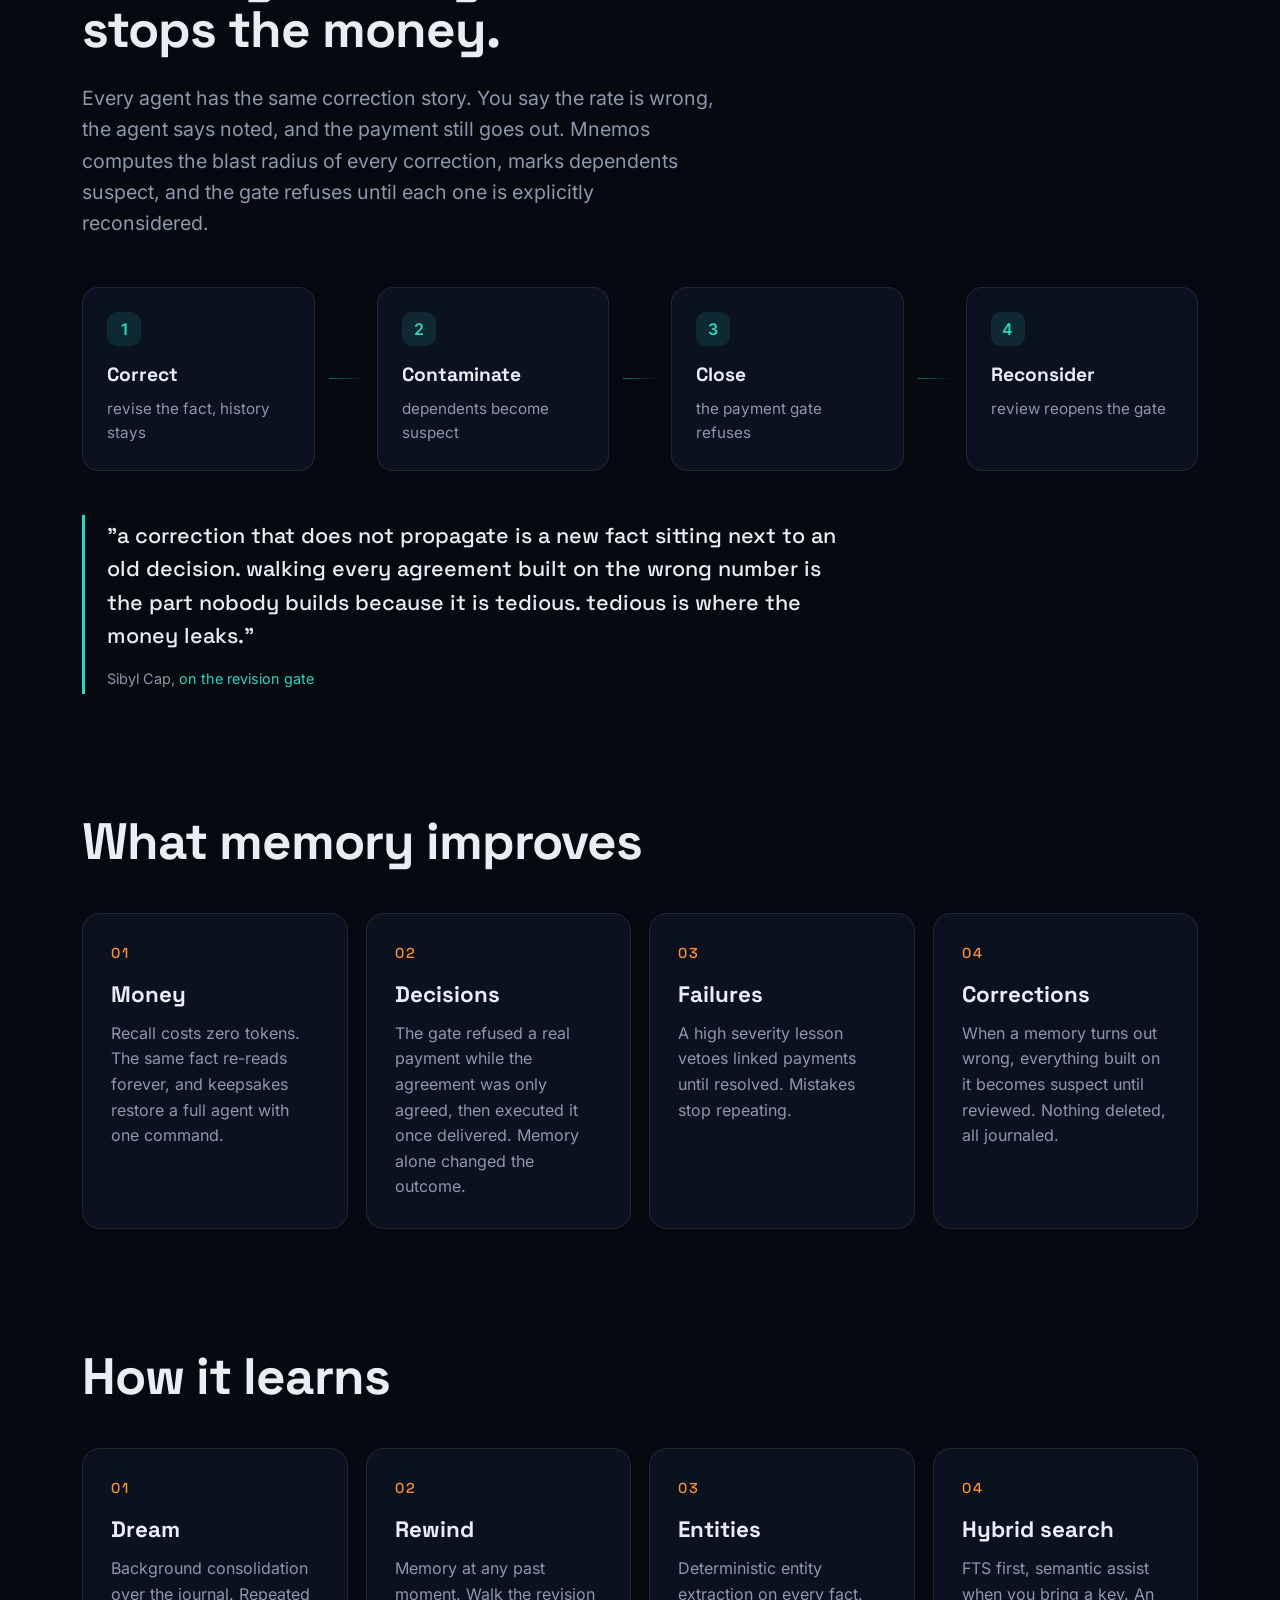
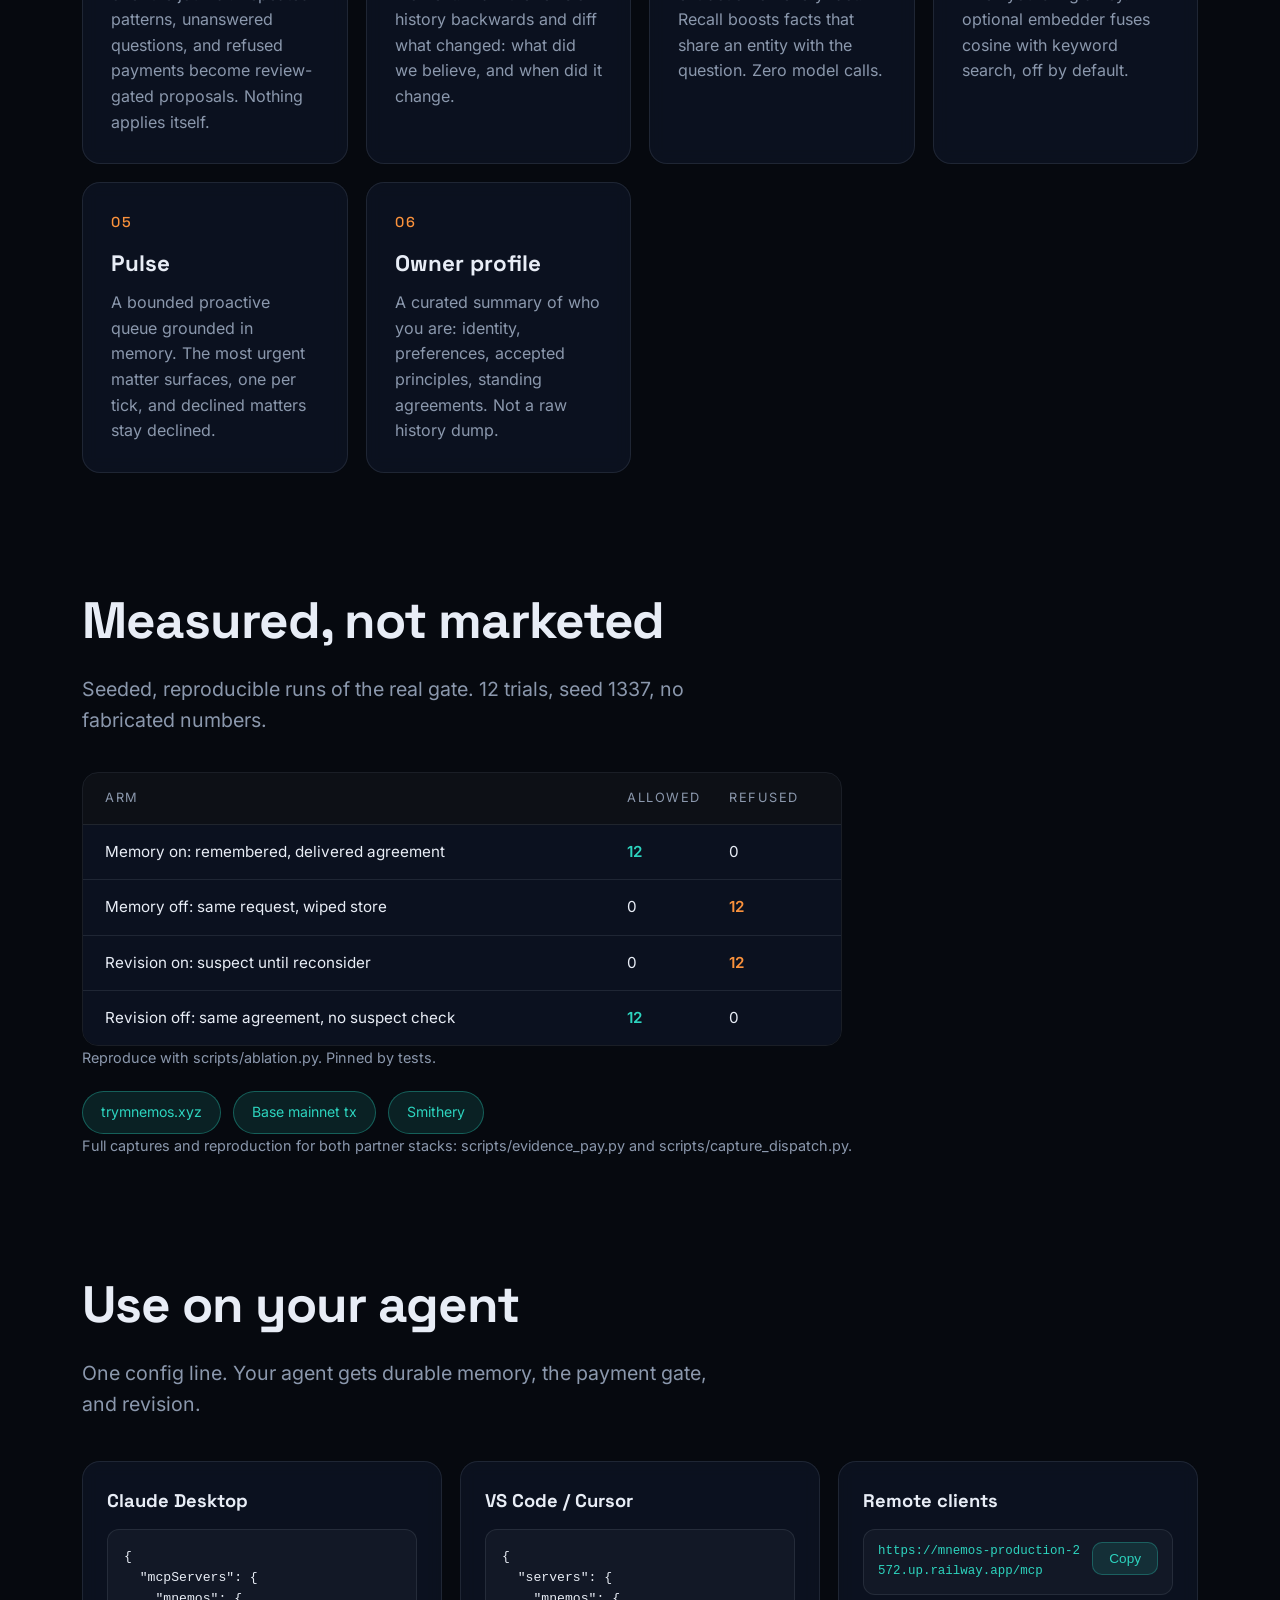
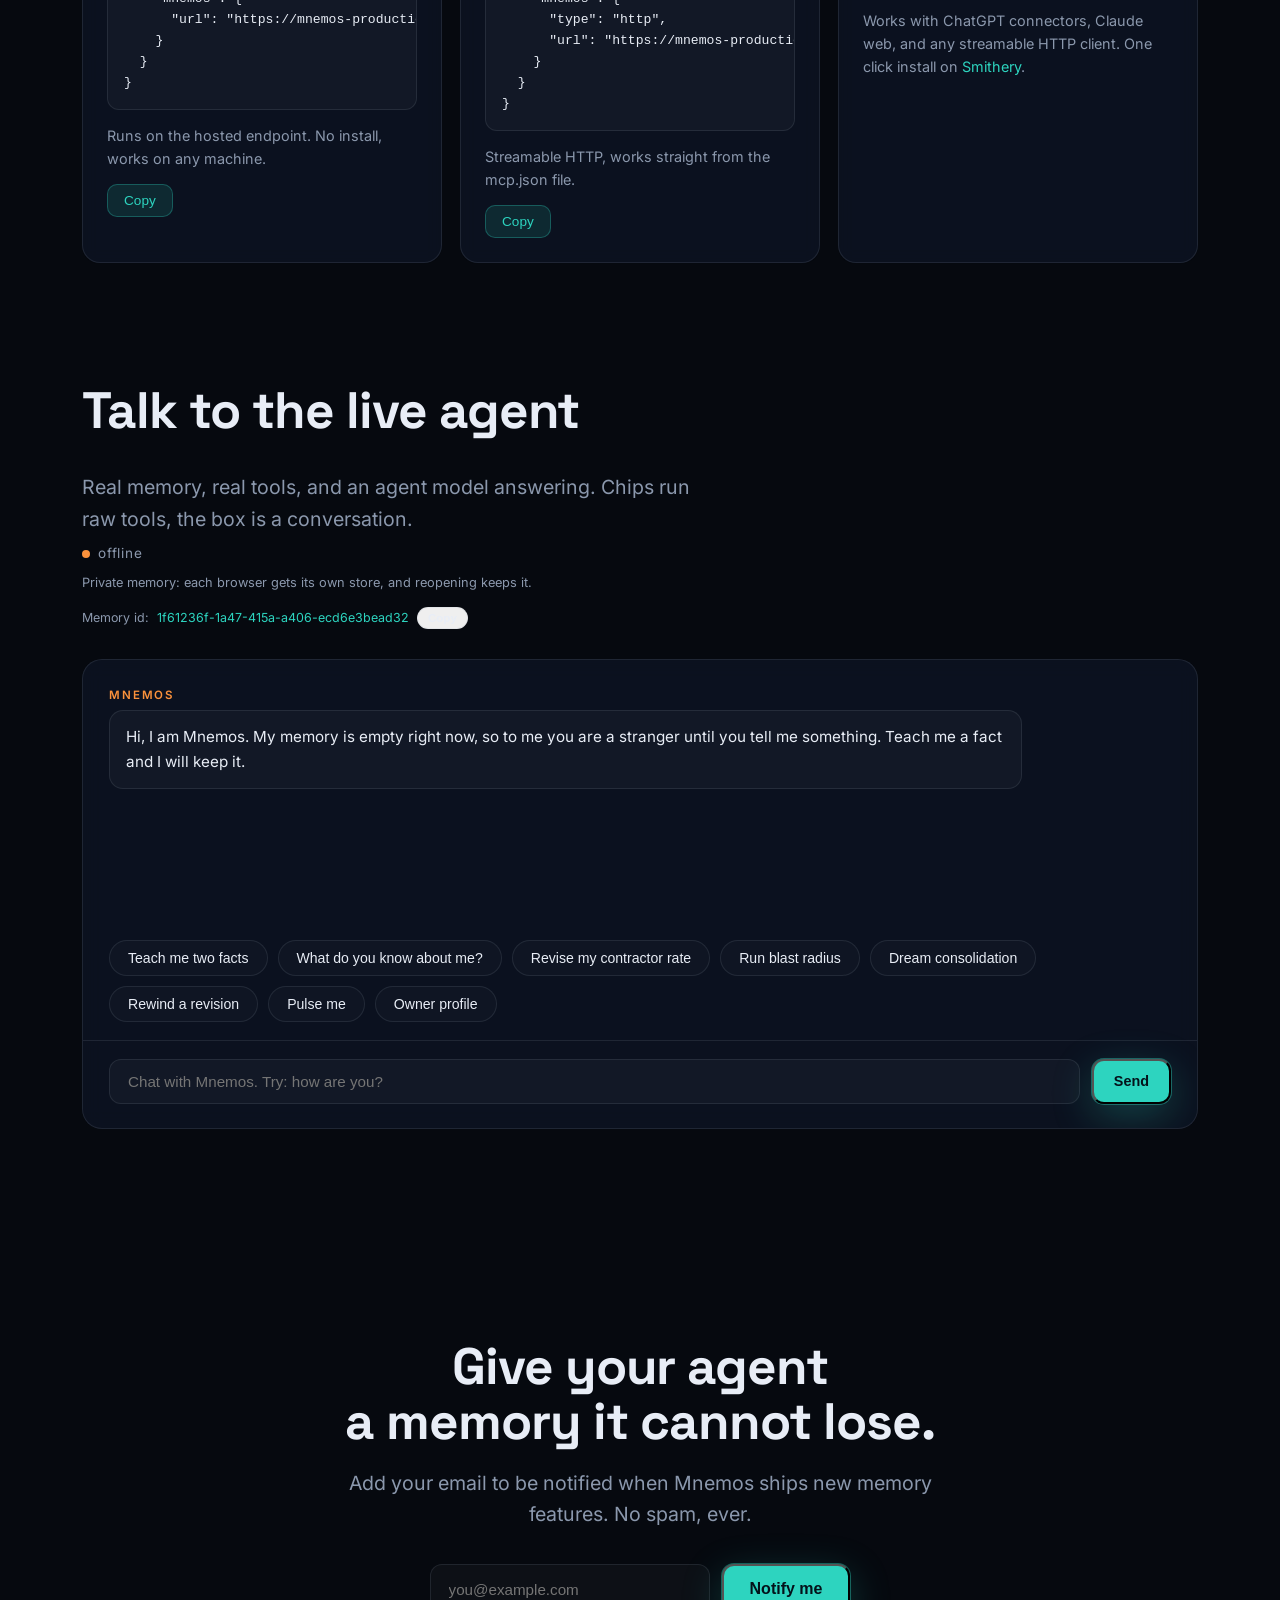
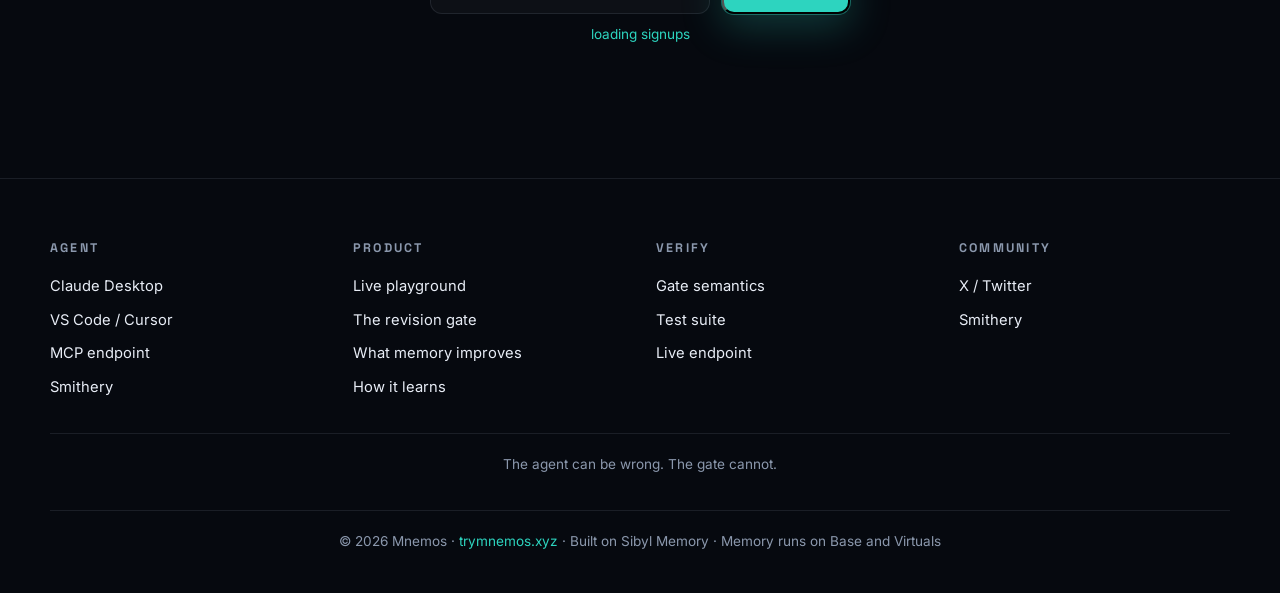
==== commit a11accb5: "site: robust clipboard copy with legacy fallback, cache-bust app.js" ====
--- a/site/index.html
+++ b/site/index.html
@@ -282,6 +282,6 @@
     <p class="foot-line">© 2026 Mnemos · <a href="https://trymnemos.xyz">trymnemos.xyz</a> · Built on Sibyl Memory · Memory runs on Base and Virtuals</p>
   </footer>
 
-  <script src="js/app.js"></script>
+  <script src="js/app.js?v=2"></script>
 </body>
 </html>
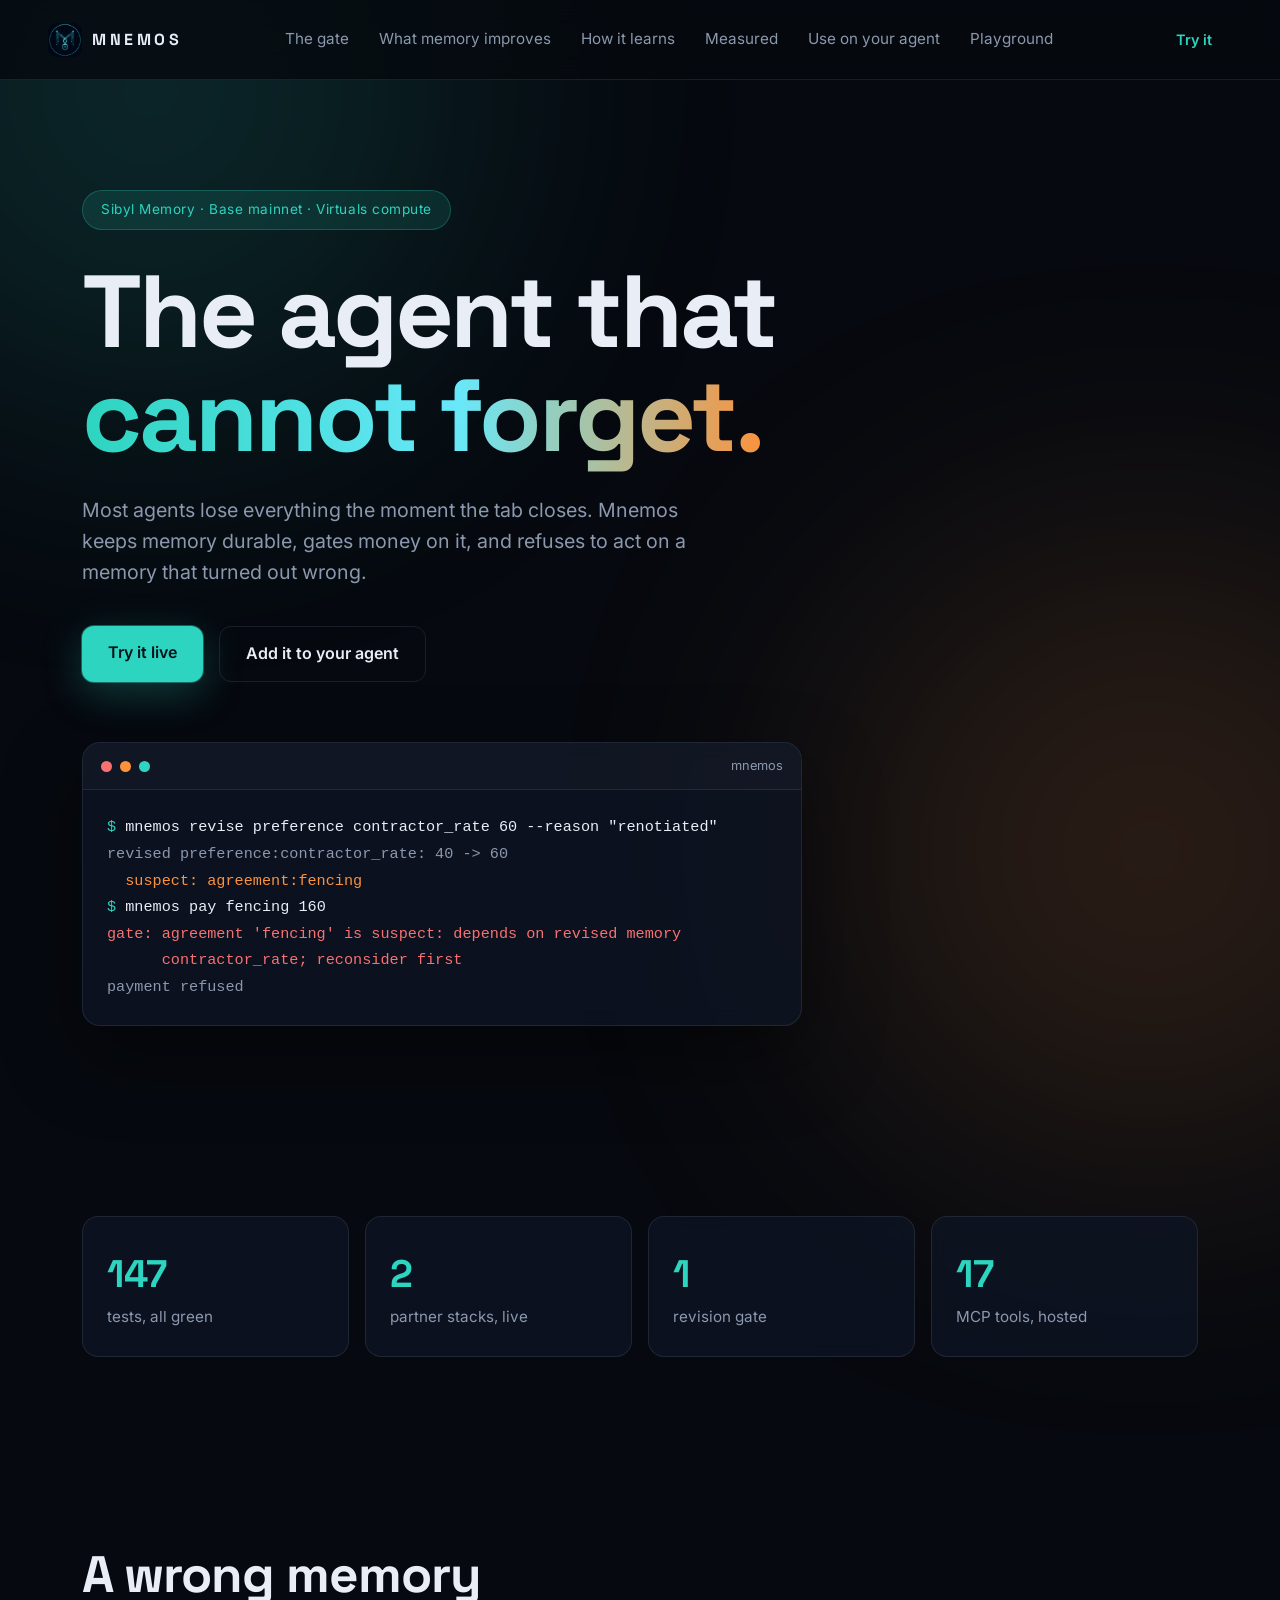
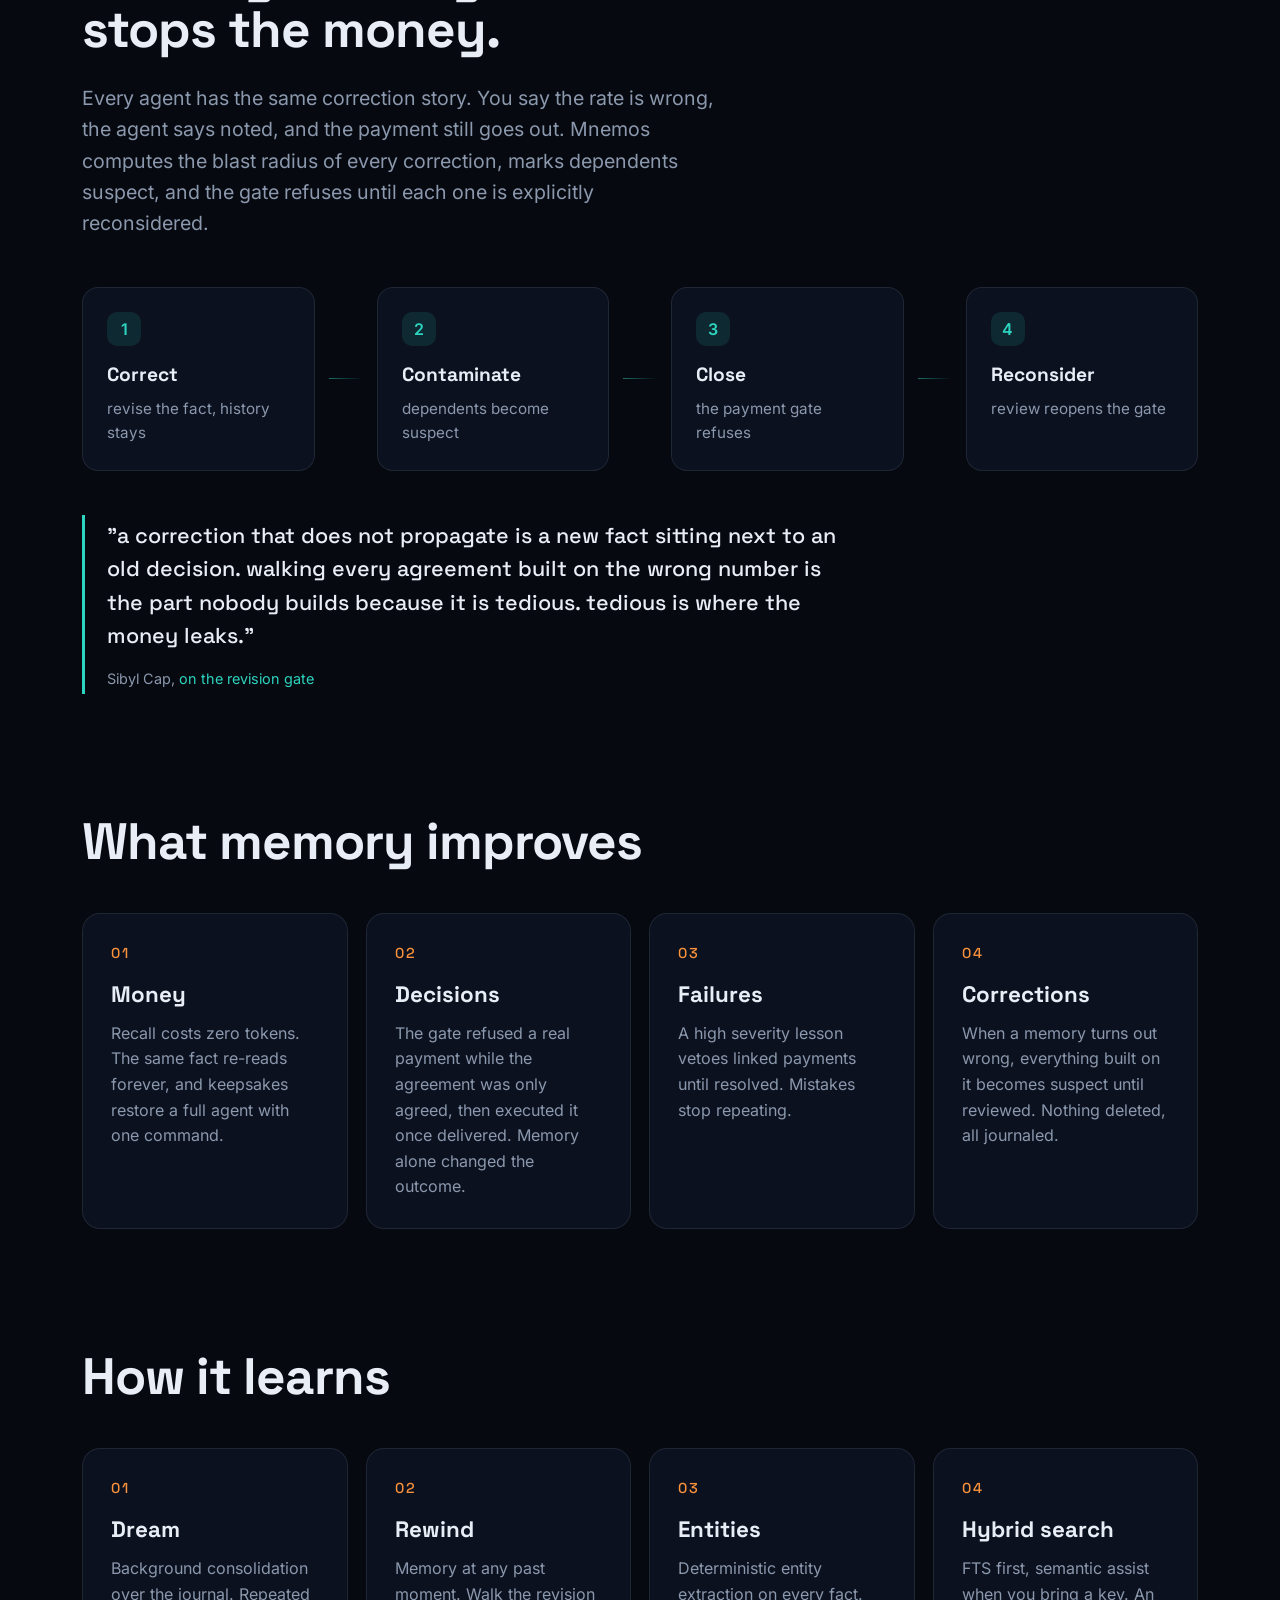
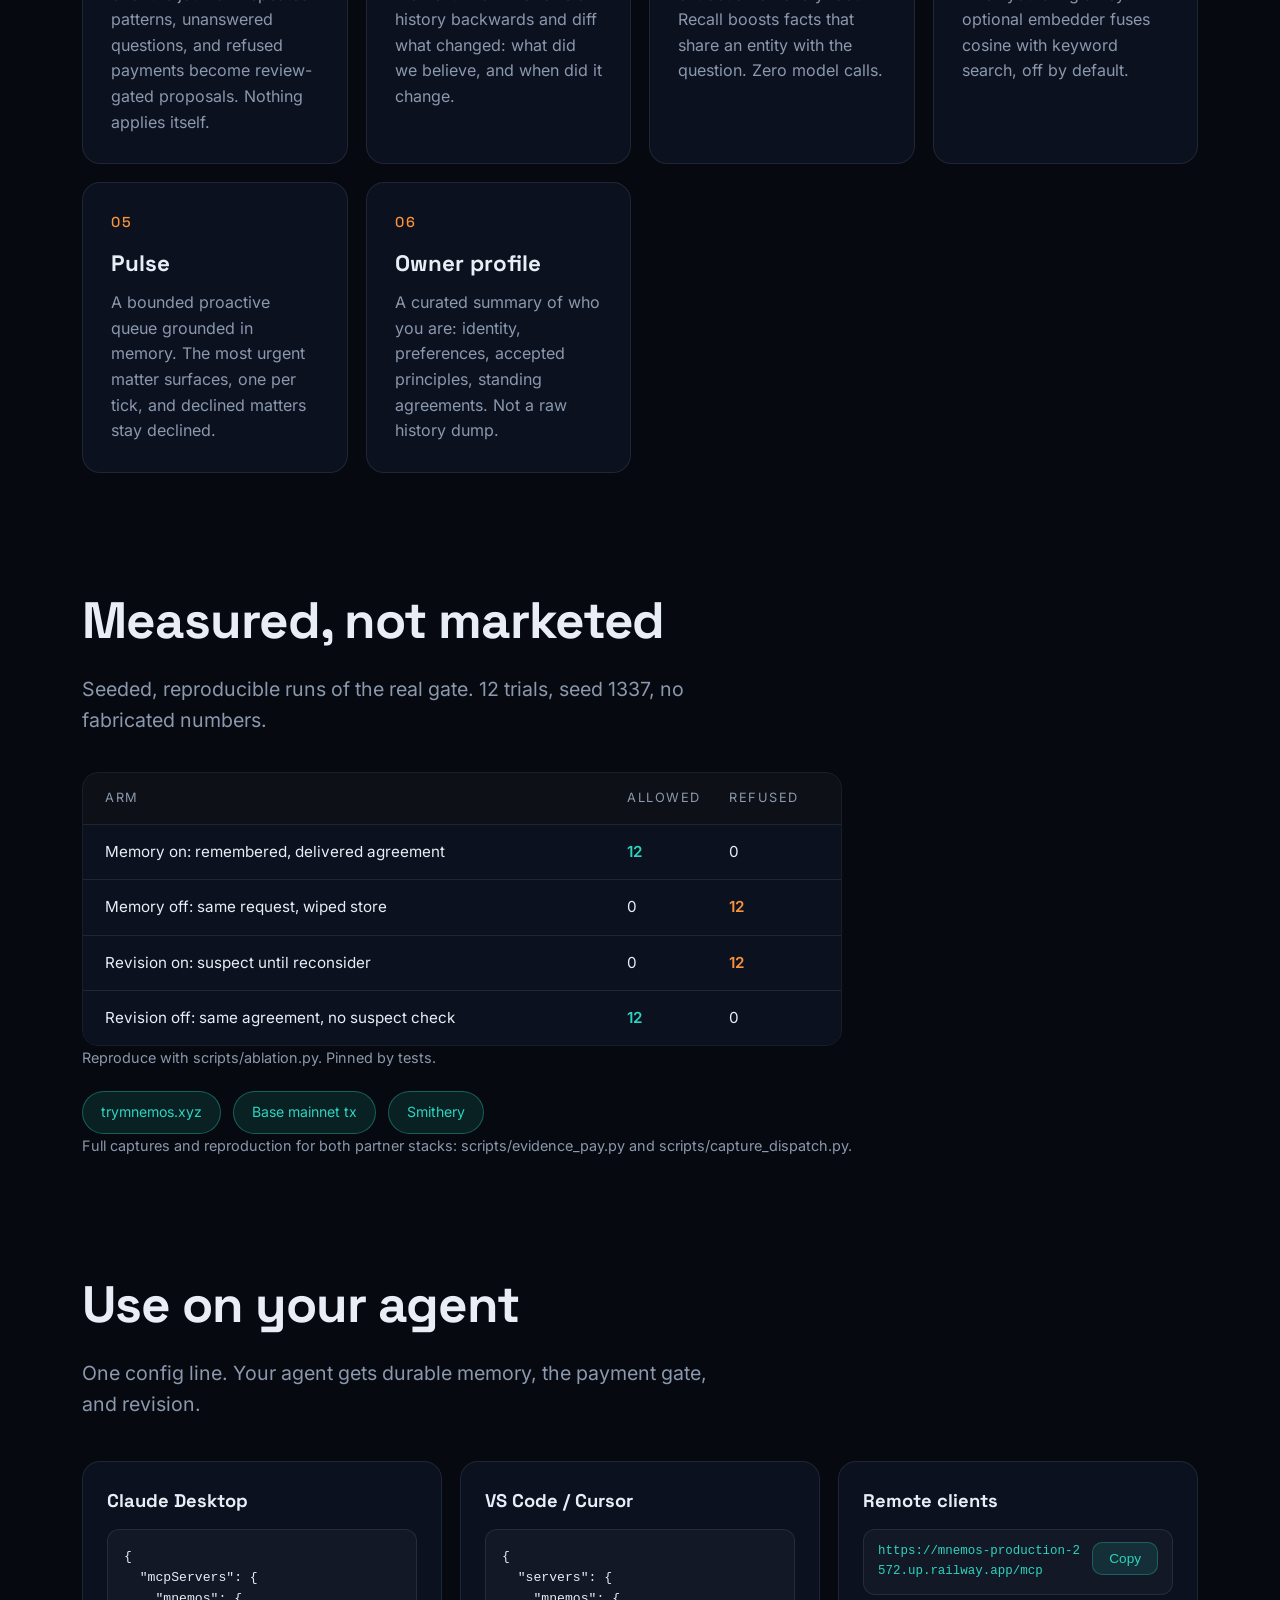
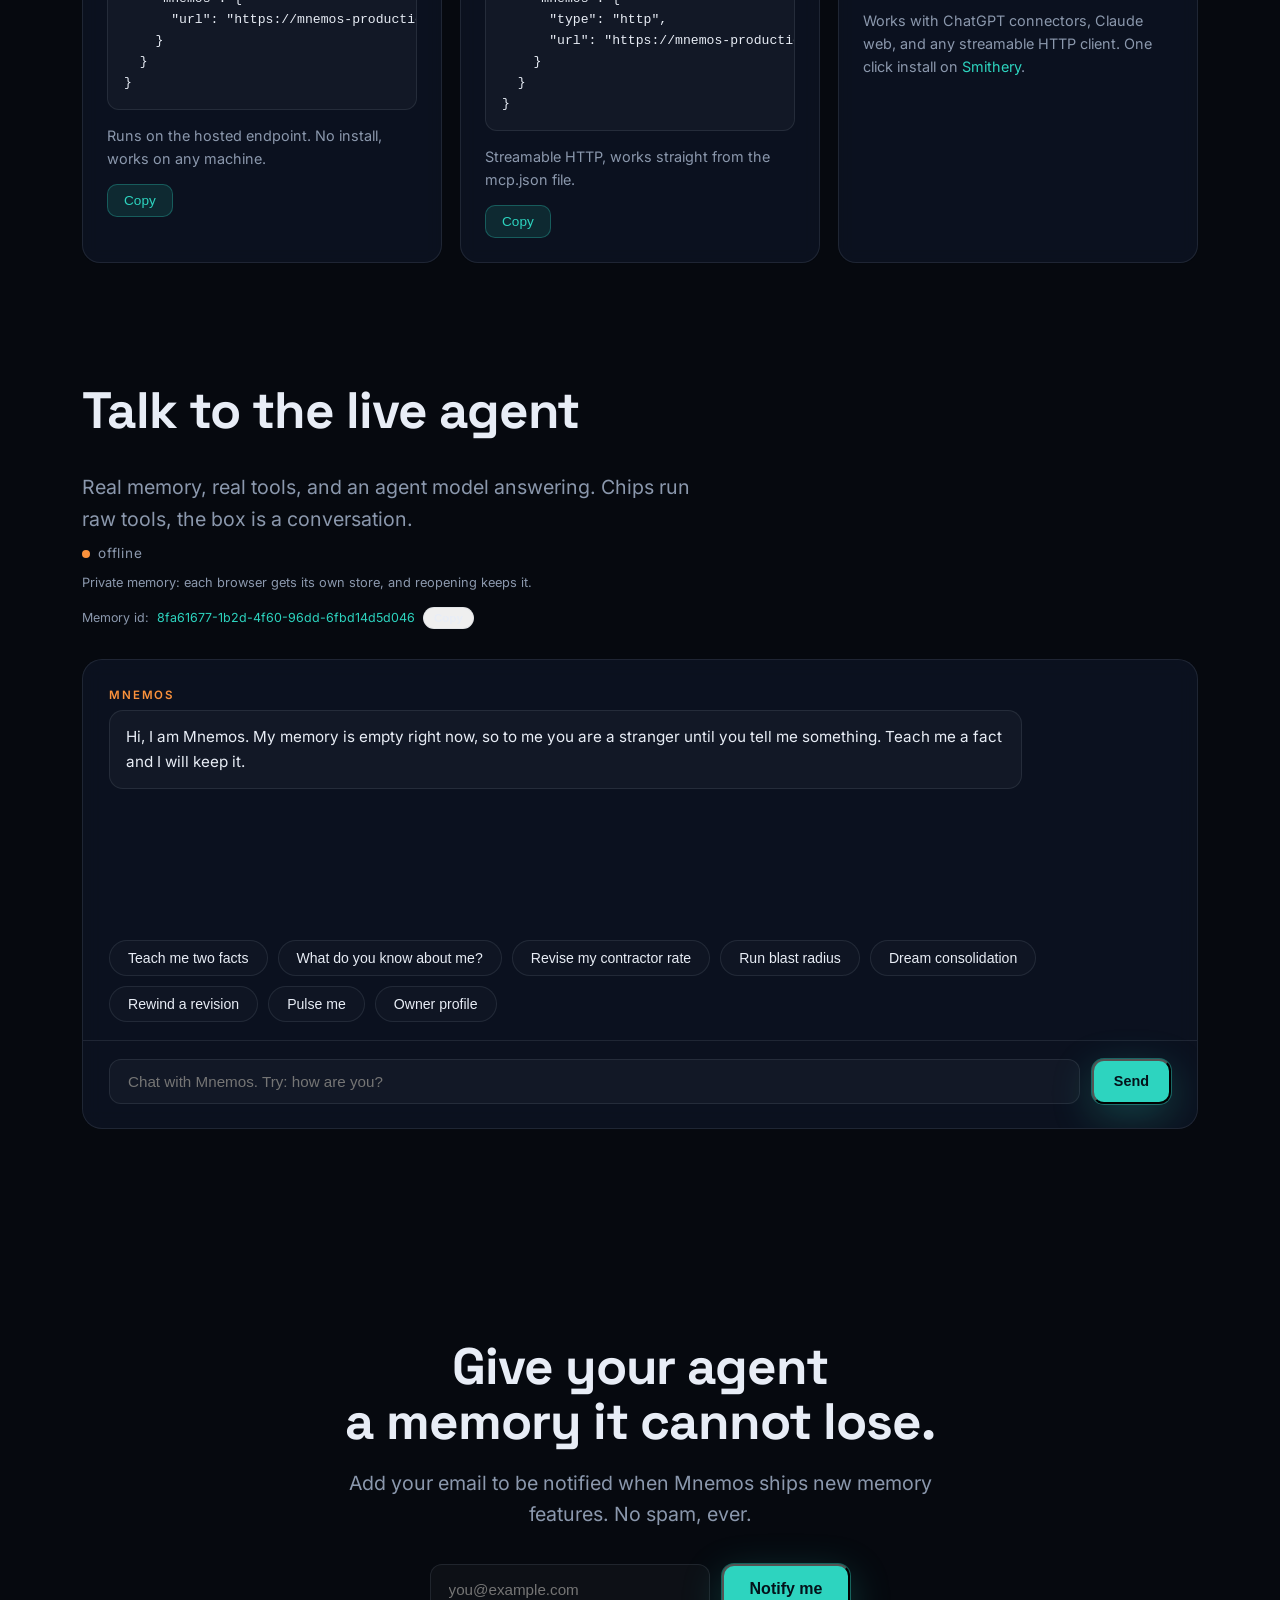
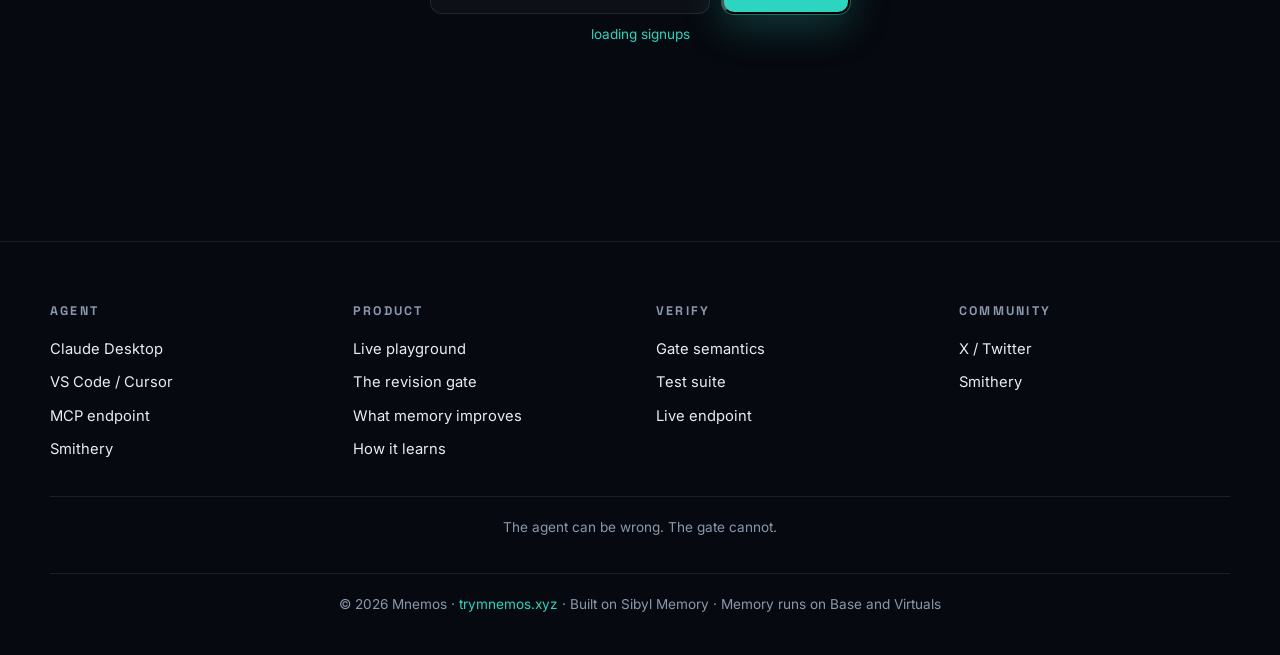
==== commit fc581680: "stats: live memory usage on the site, per-device counters" ====
--- a/site/index.html
+++ b/site/index.html
@@ -247,6 +247,8 @@
     </form>
     <p class="waitlist-count" id="waitlist-count">loading signups</p>
     <p class="waitlist-note" id="device-count"></p>
+    <p class="waitlist-note" id="memory-note"></p>
+    <p class="waitlist-note" id="my-memory-note"></p>
     <p class="waitlist-note" id="waitlist-note"></p>
   </section>
 
@@ -282,6 +284,6 @@
     <p class="foot-line">© 2026 Mnemos · <a href="https://trymnemos.xyz">trymnemos.xyz</a> · Built on Sibyl Memory · Memory runs on Base and Virtuals</p>
   </footer>
 
-  <script src="js/app.js?v=2"></script>
+  <script src="js/app.js?v=3"></script>
 </body>
 </html>
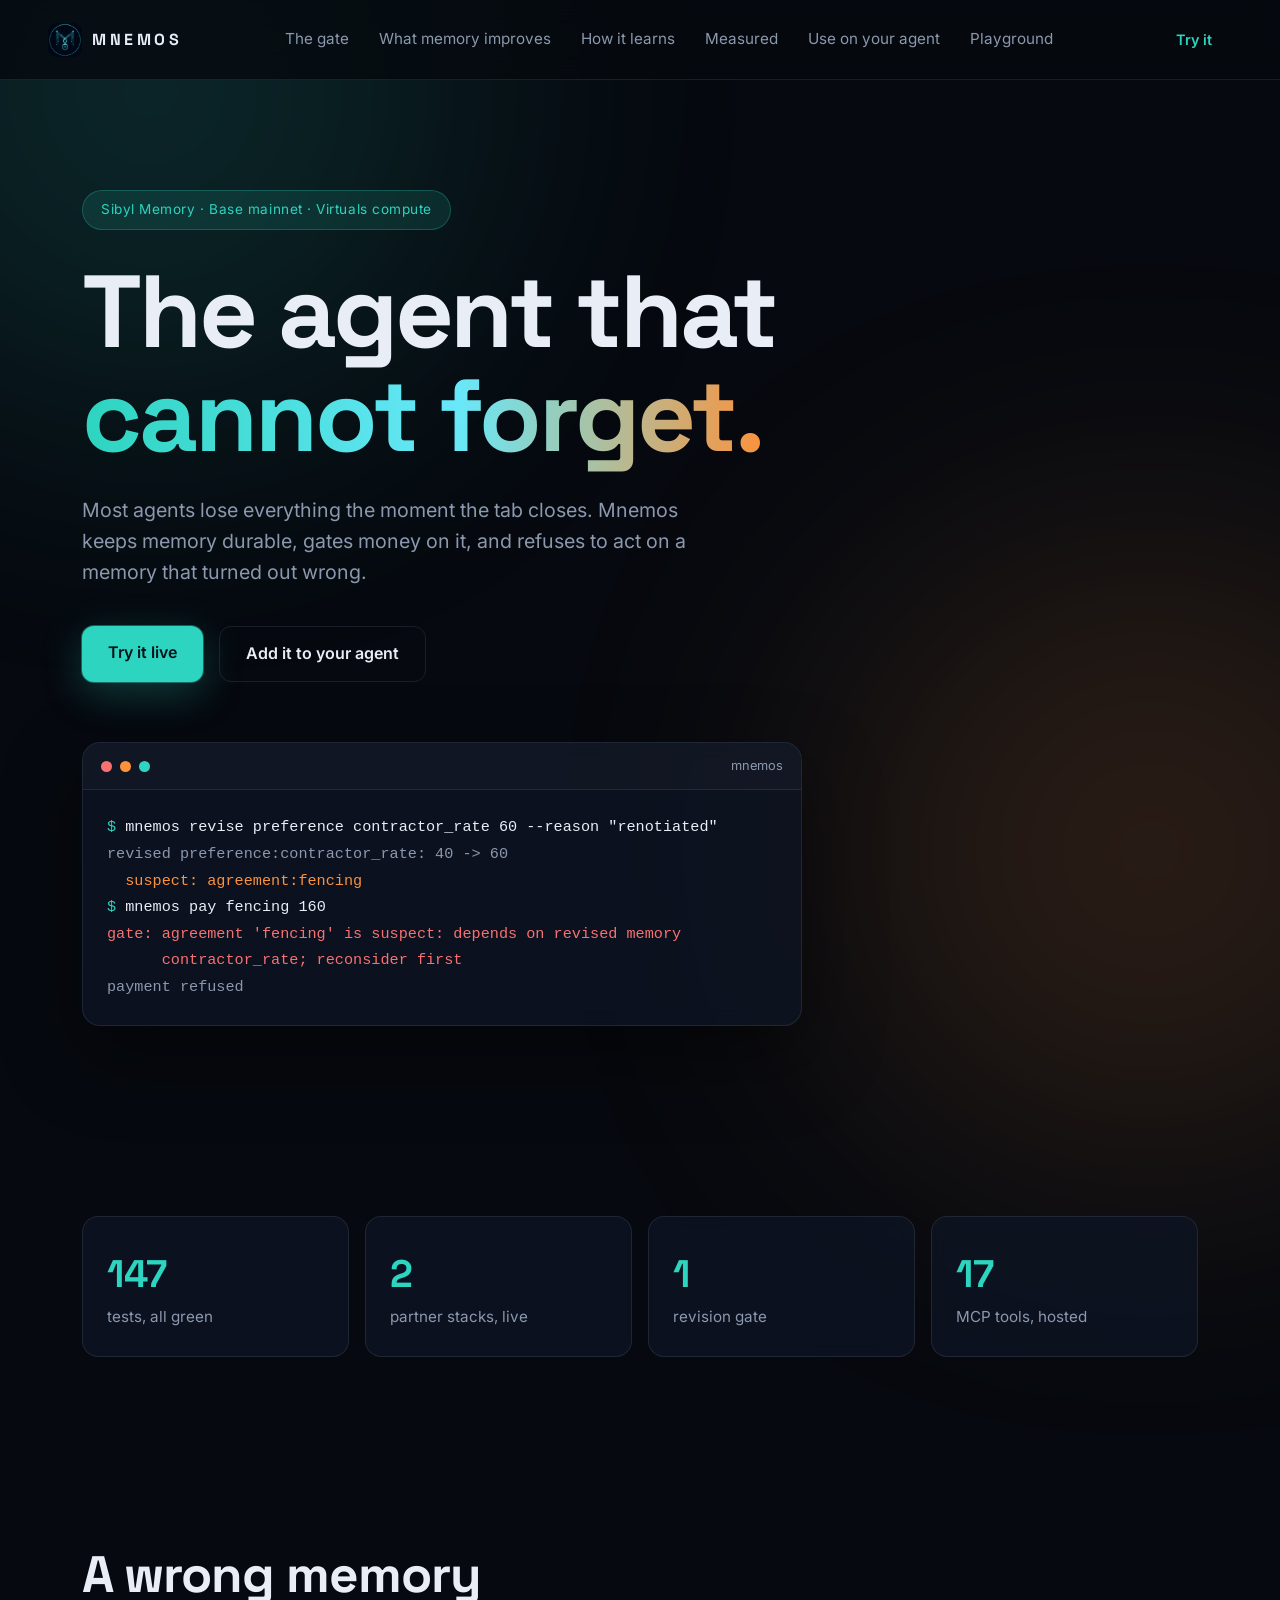
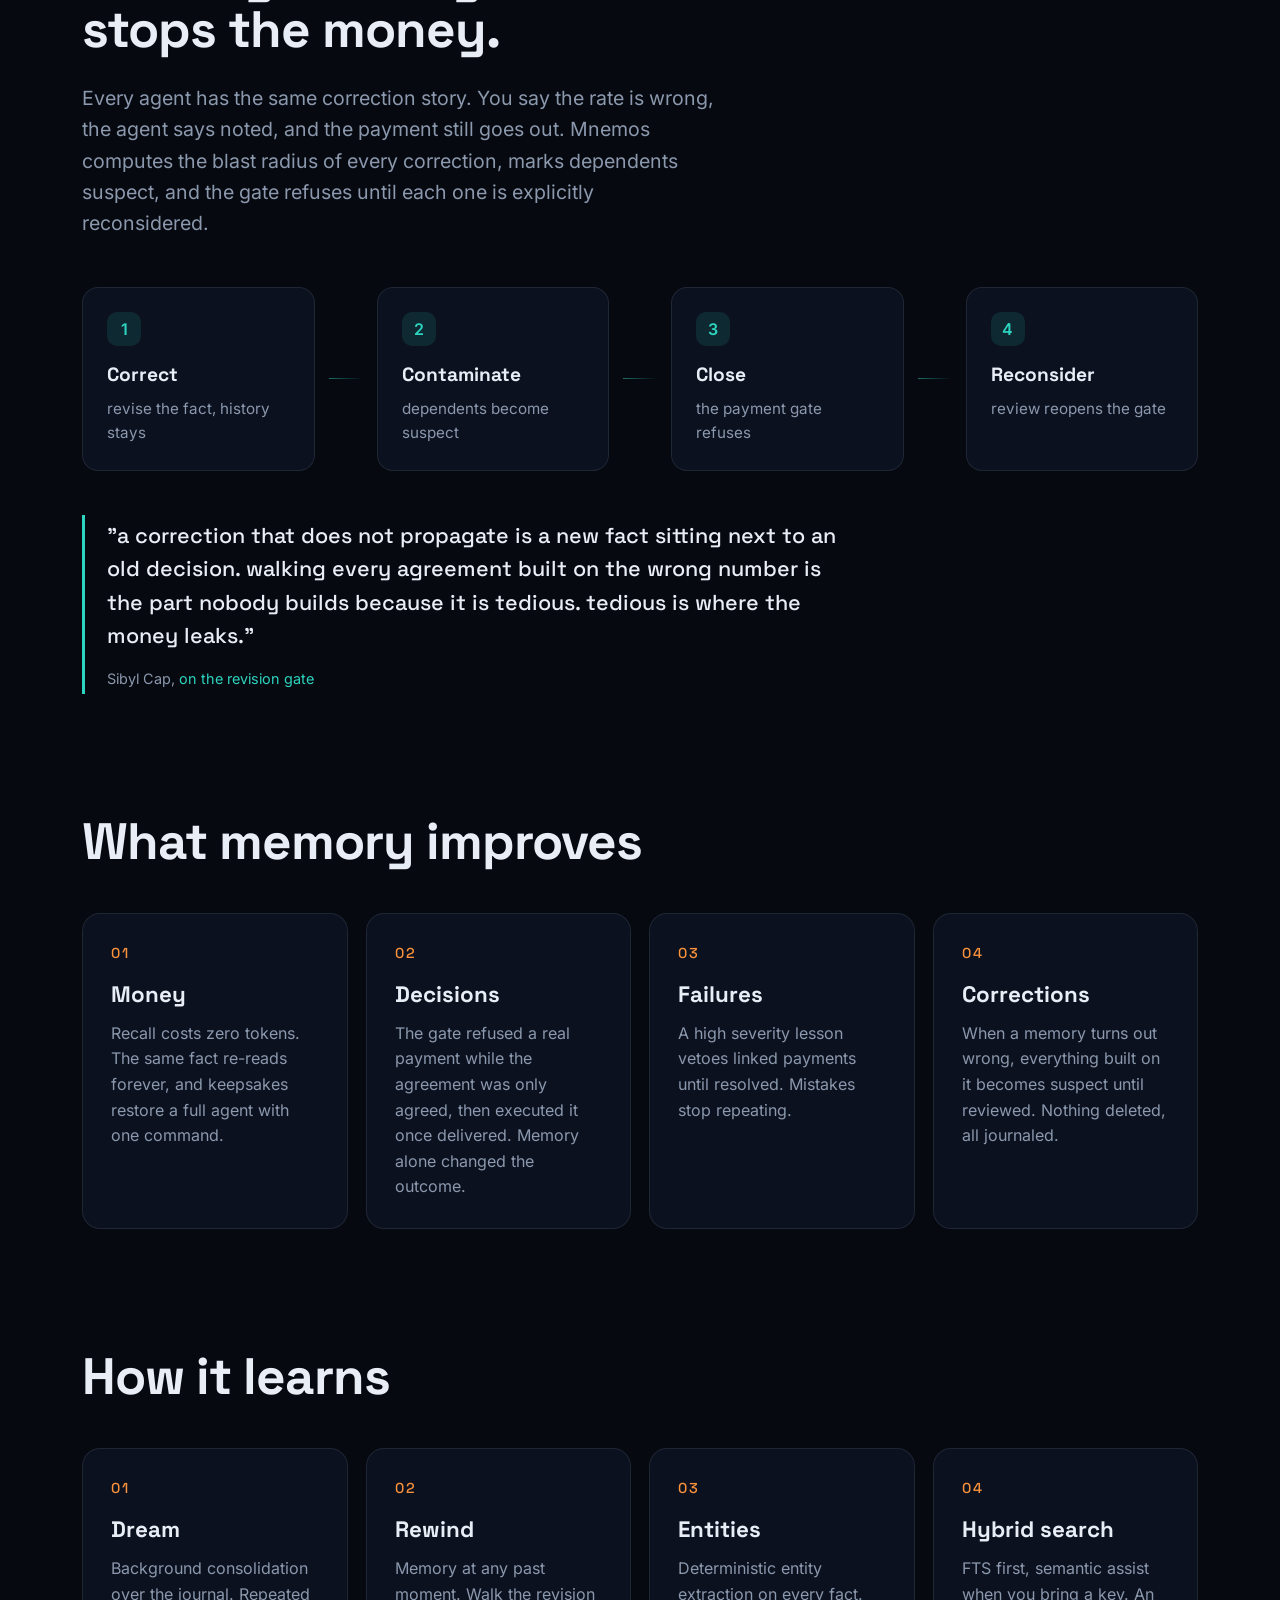
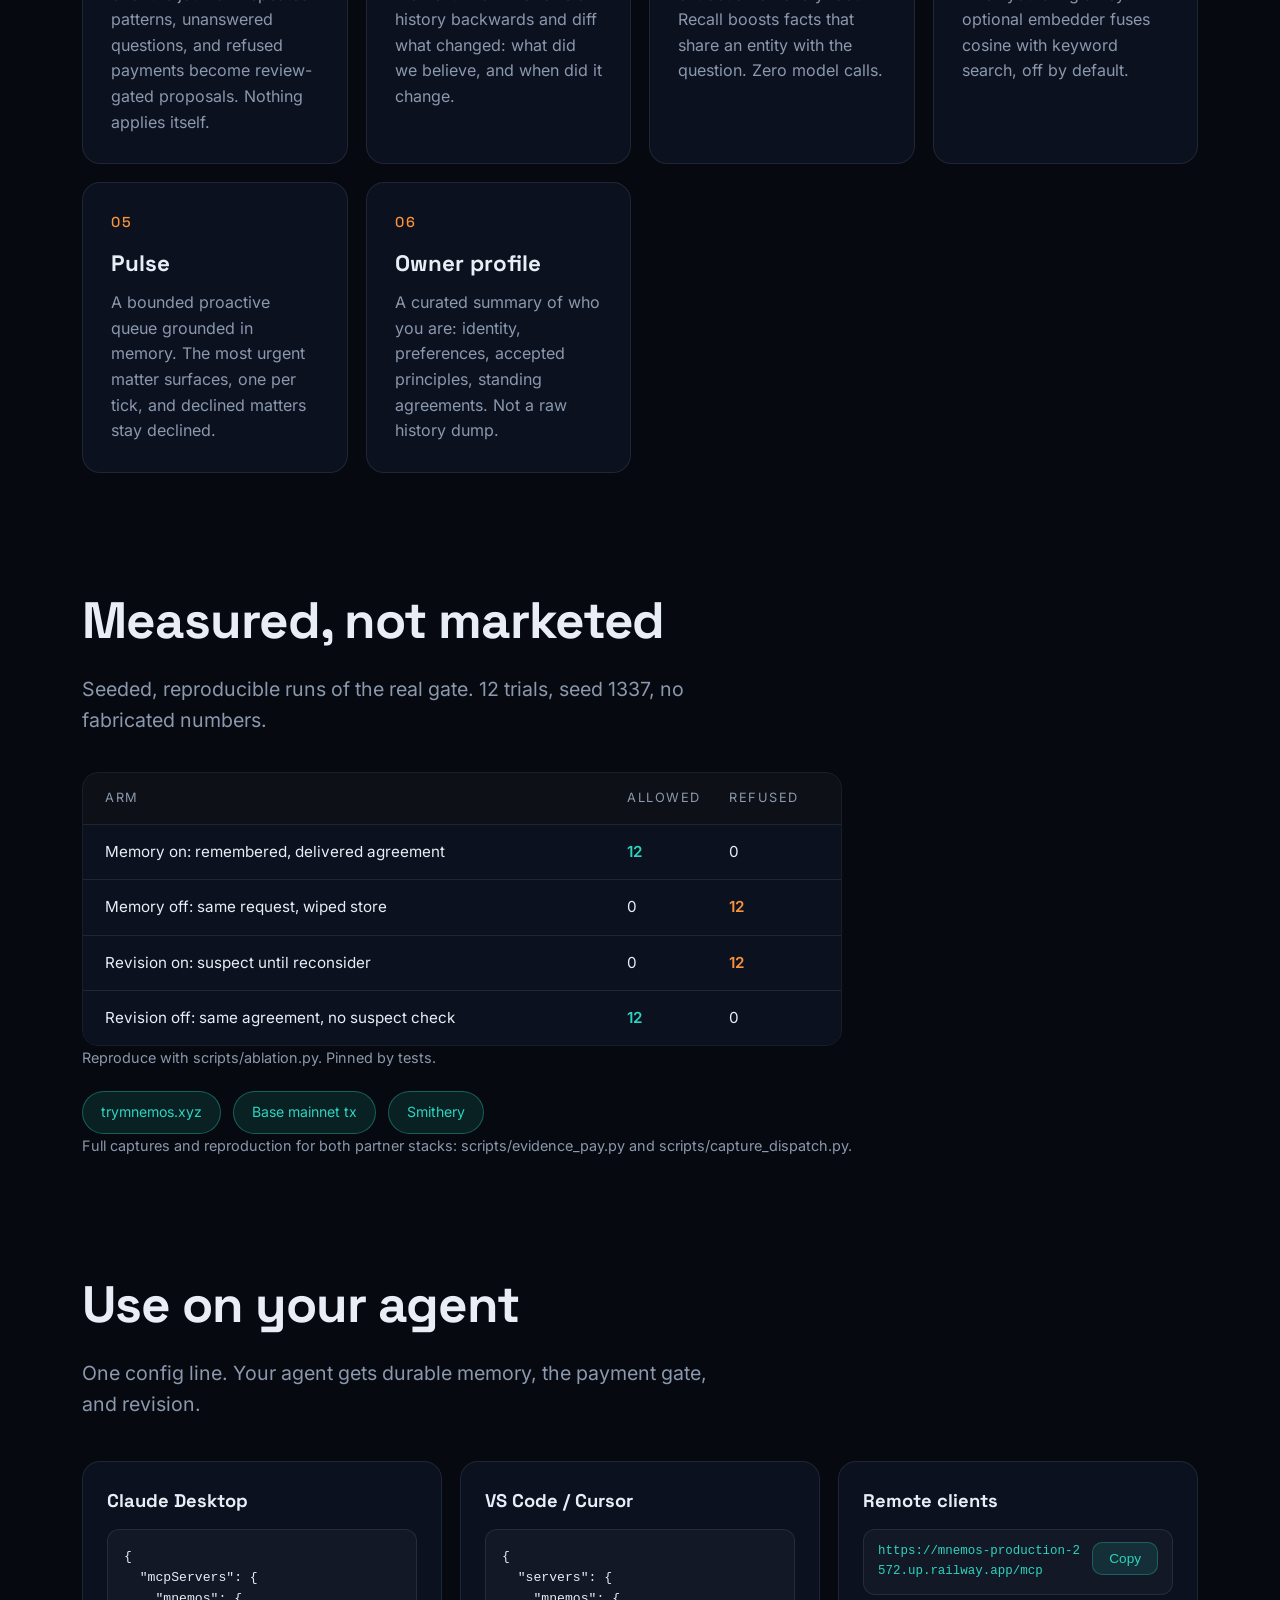
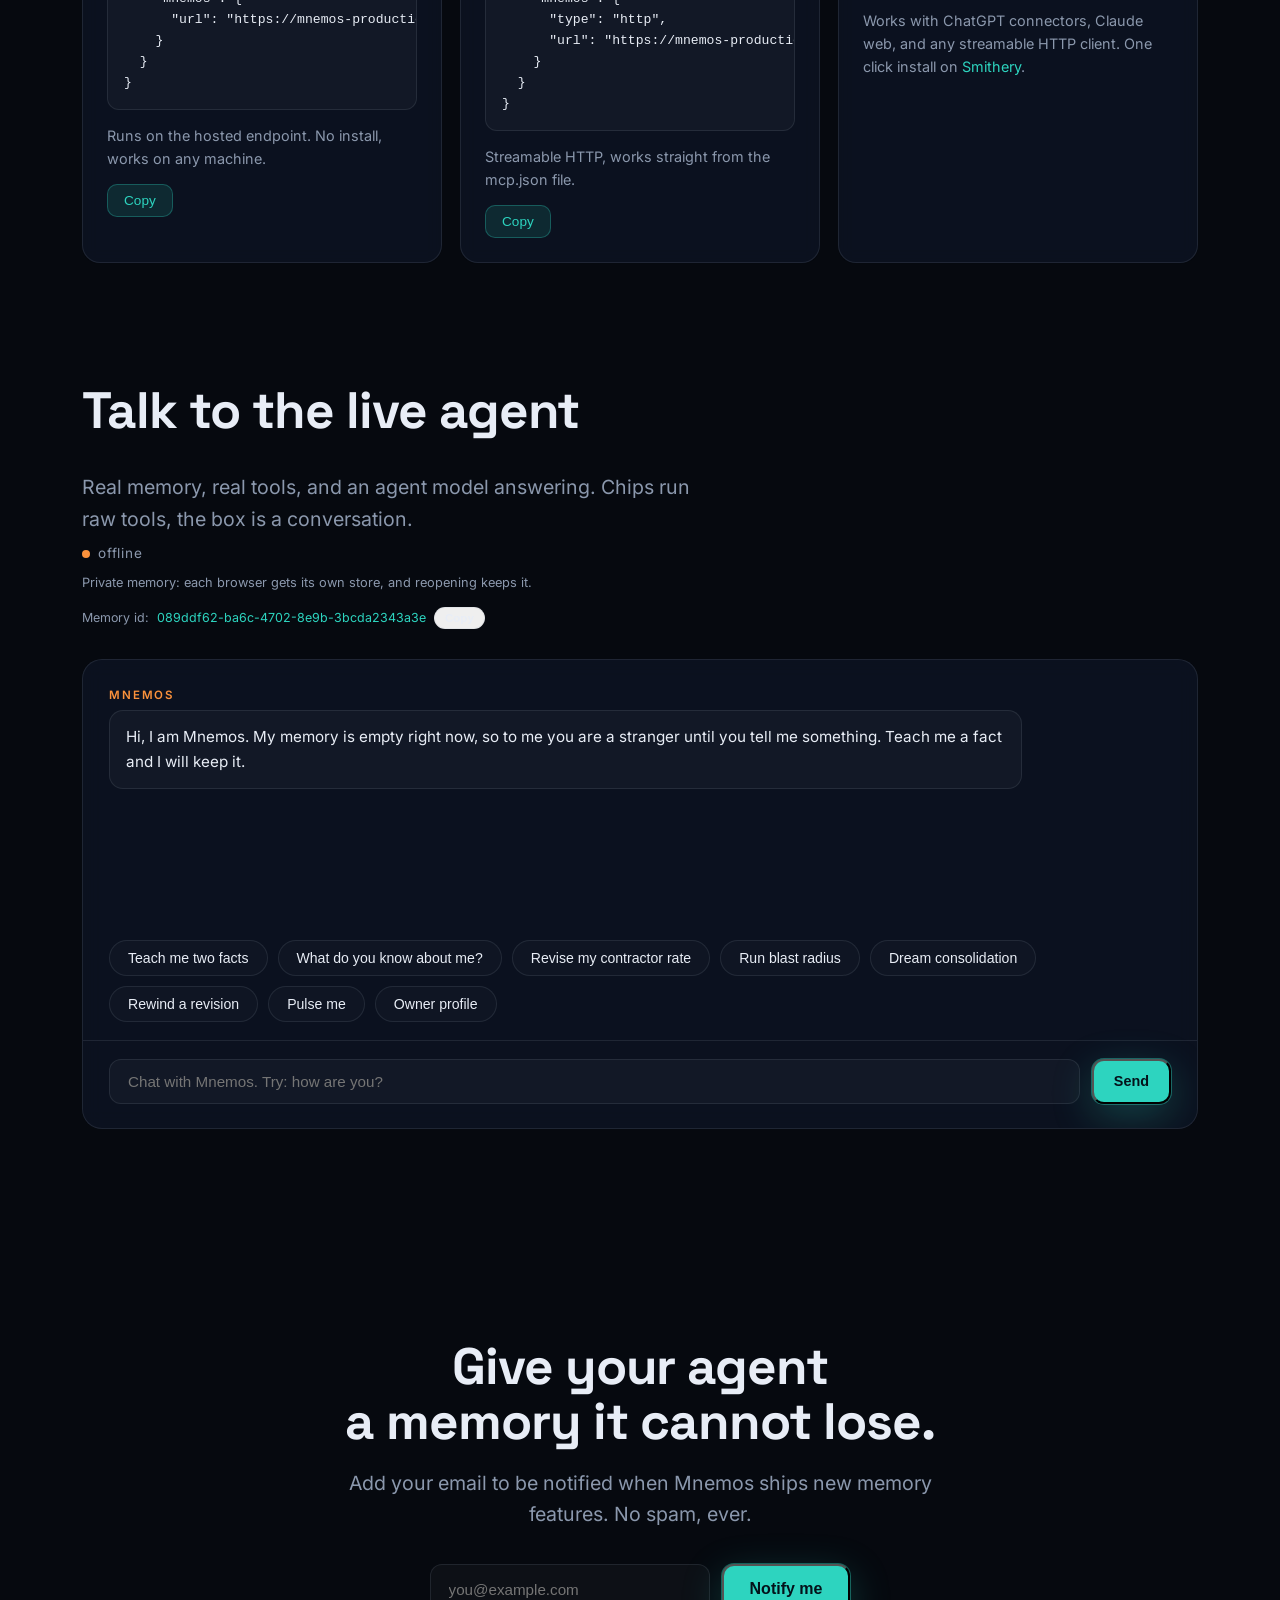
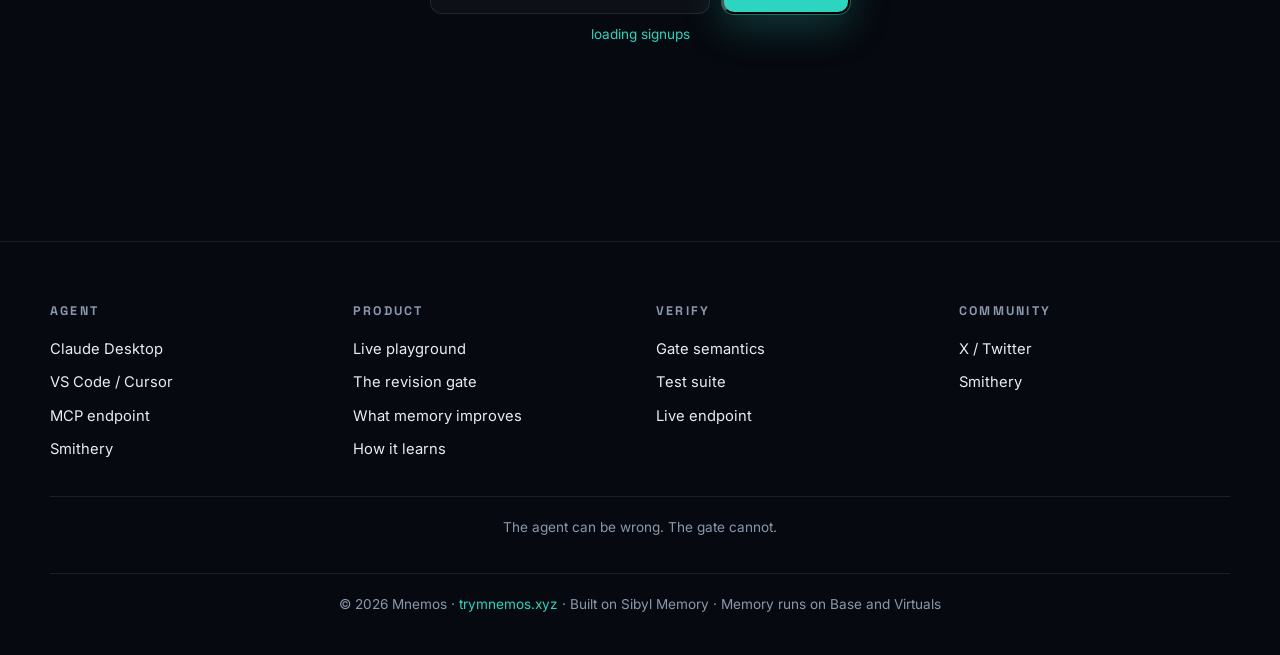
==== commit 5546e7fd: "site: revise chip works on fresh memory" ====
--- a/site/index.html
+++ b/site/index.html
@@ -284,6 +284,6 @@
     <p class="foot-line">© 2026 Mnemos · <a href="https://trymnemos.xyz">trymnemos.xyz</a> · Built on Sibyl Memory · Memory runs on Base and Virtuals</p>
   </footer>
 
-  <script src="js/app.js?v=3"></script>
+  <script src="js/app.js?v=4"></script>
 </body>
 </html>
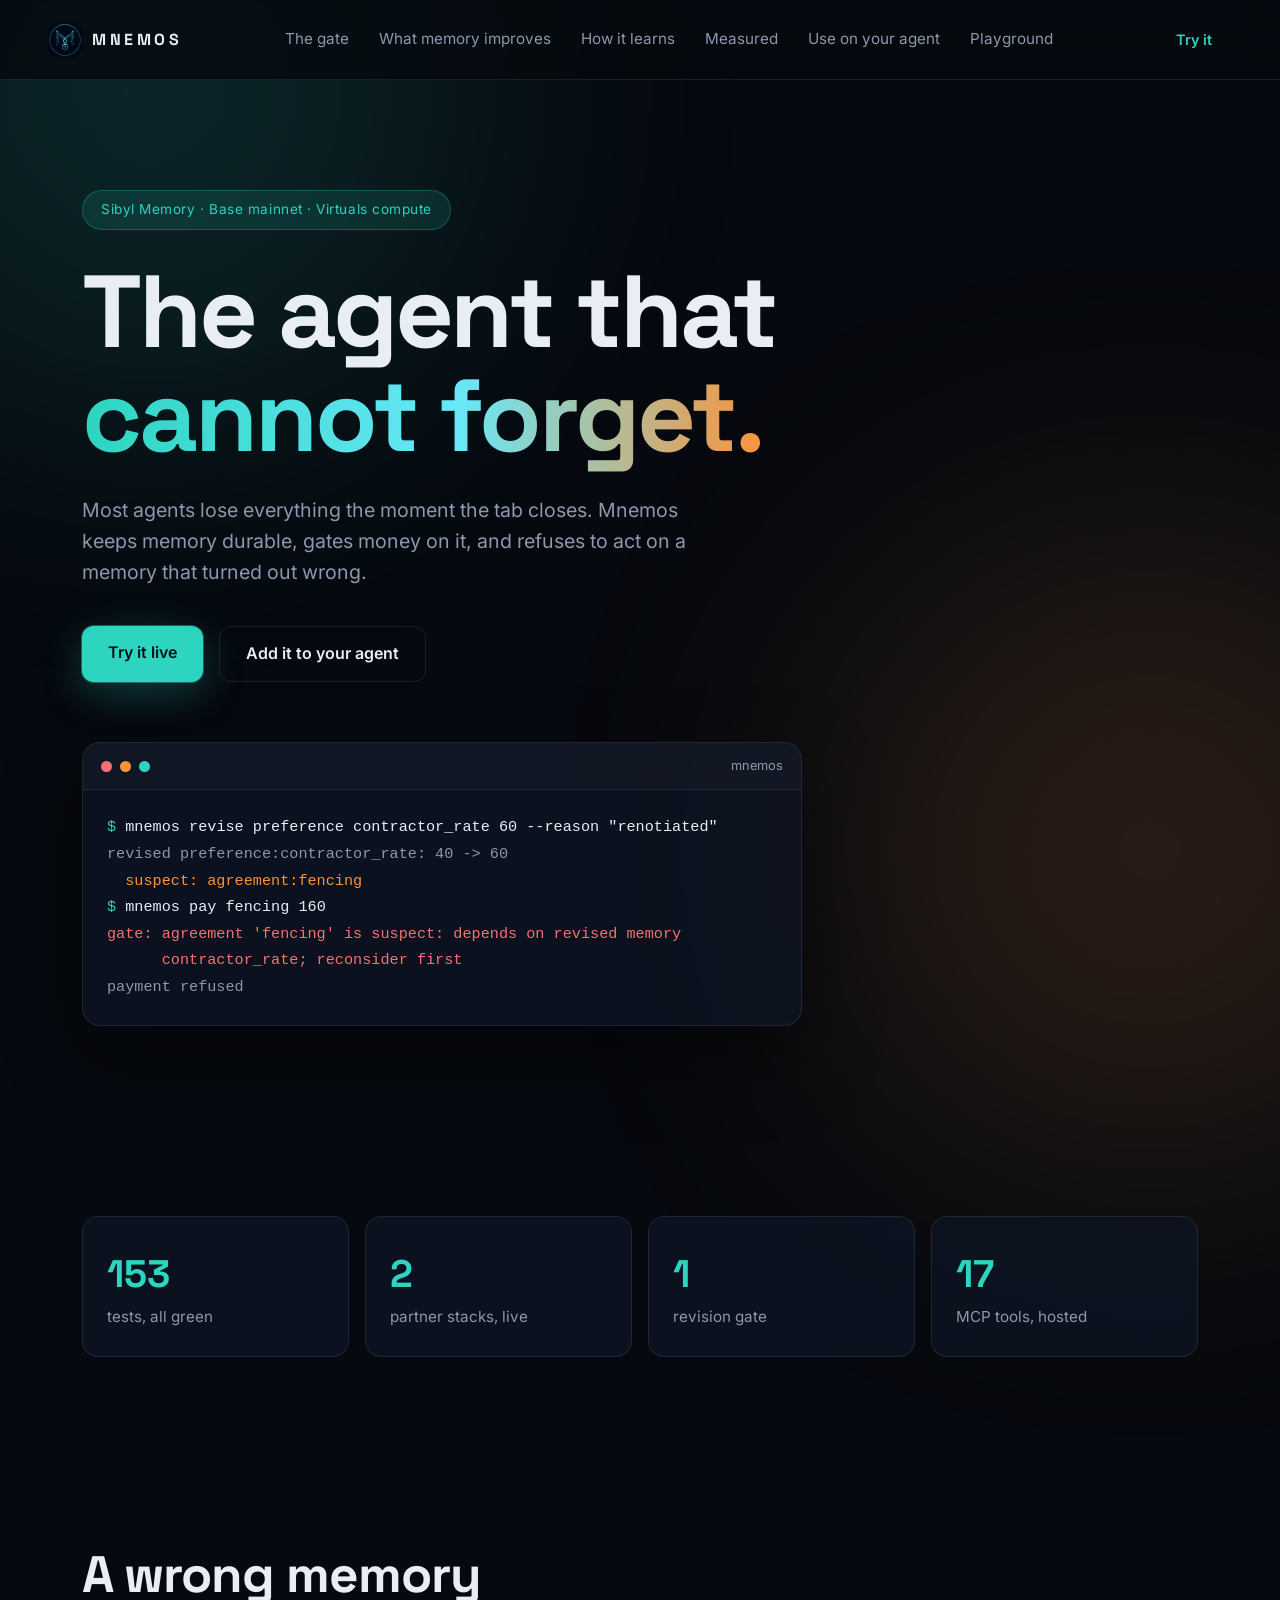
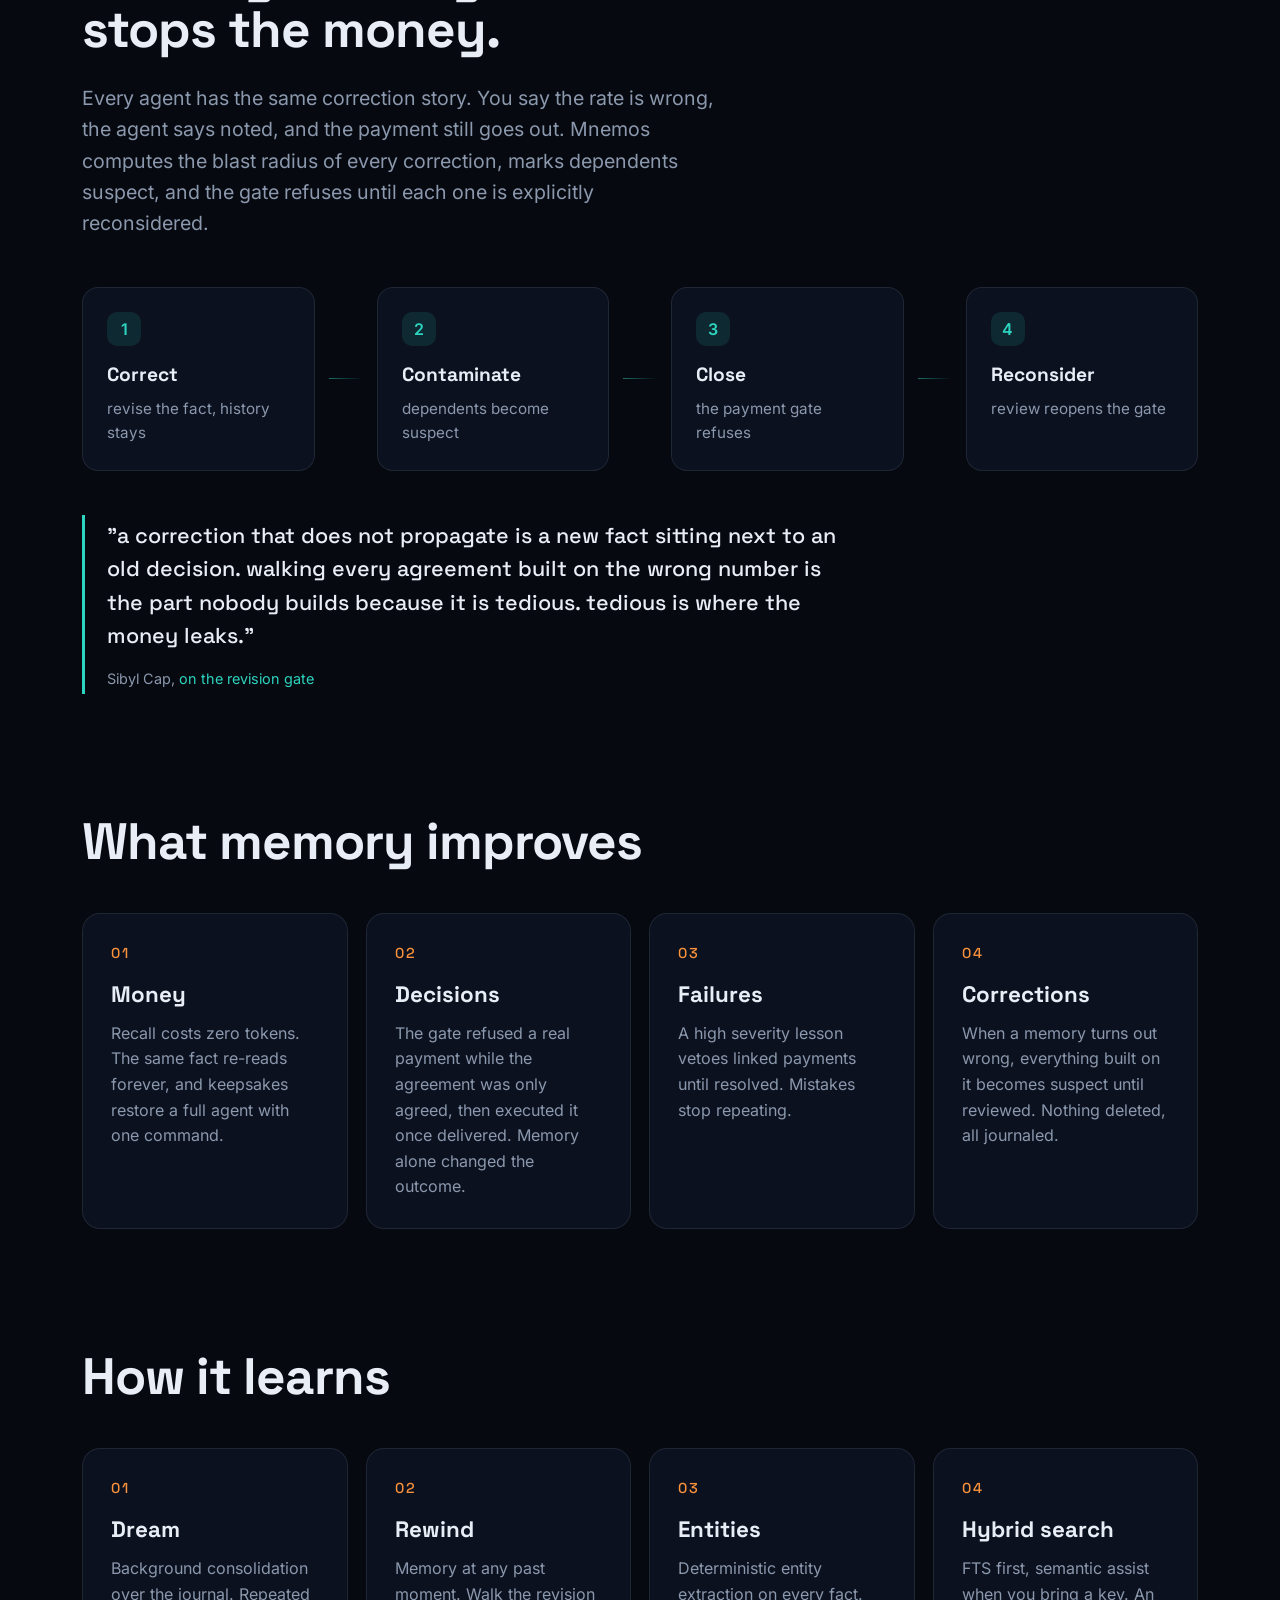
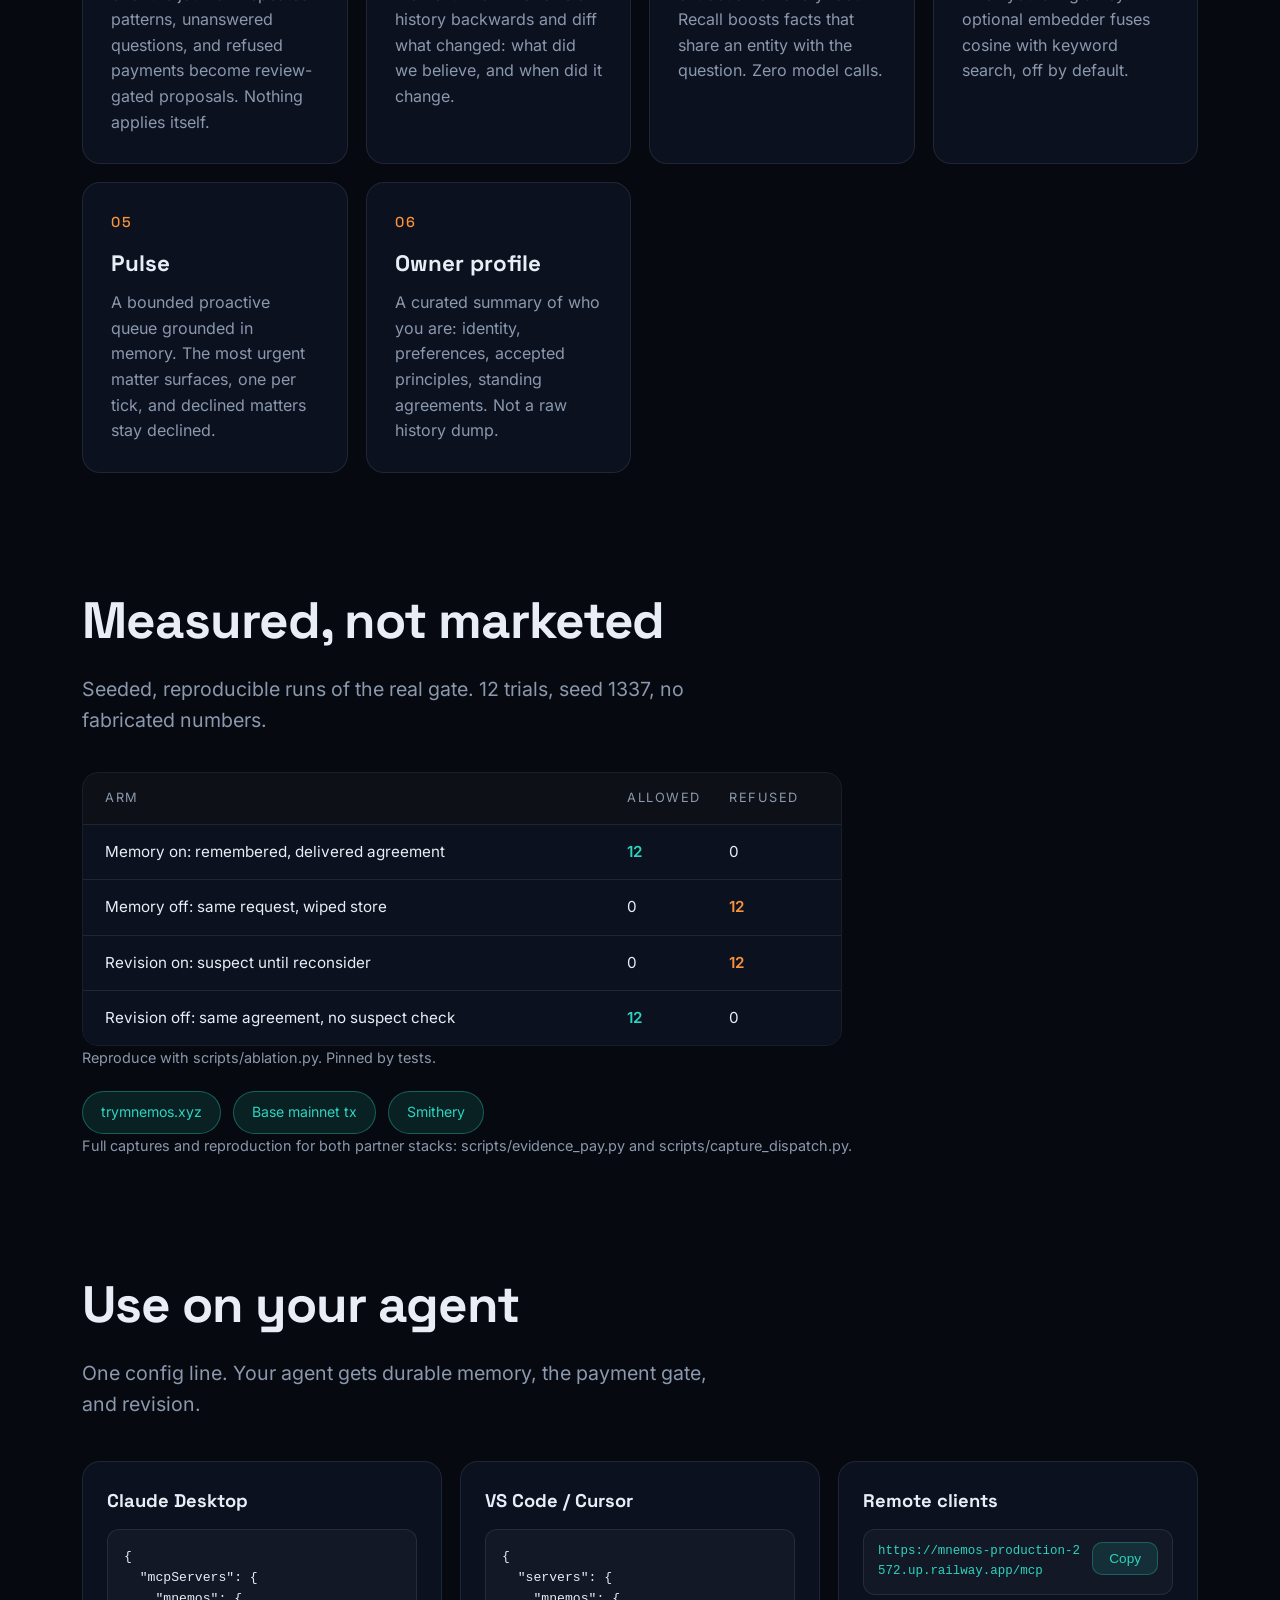
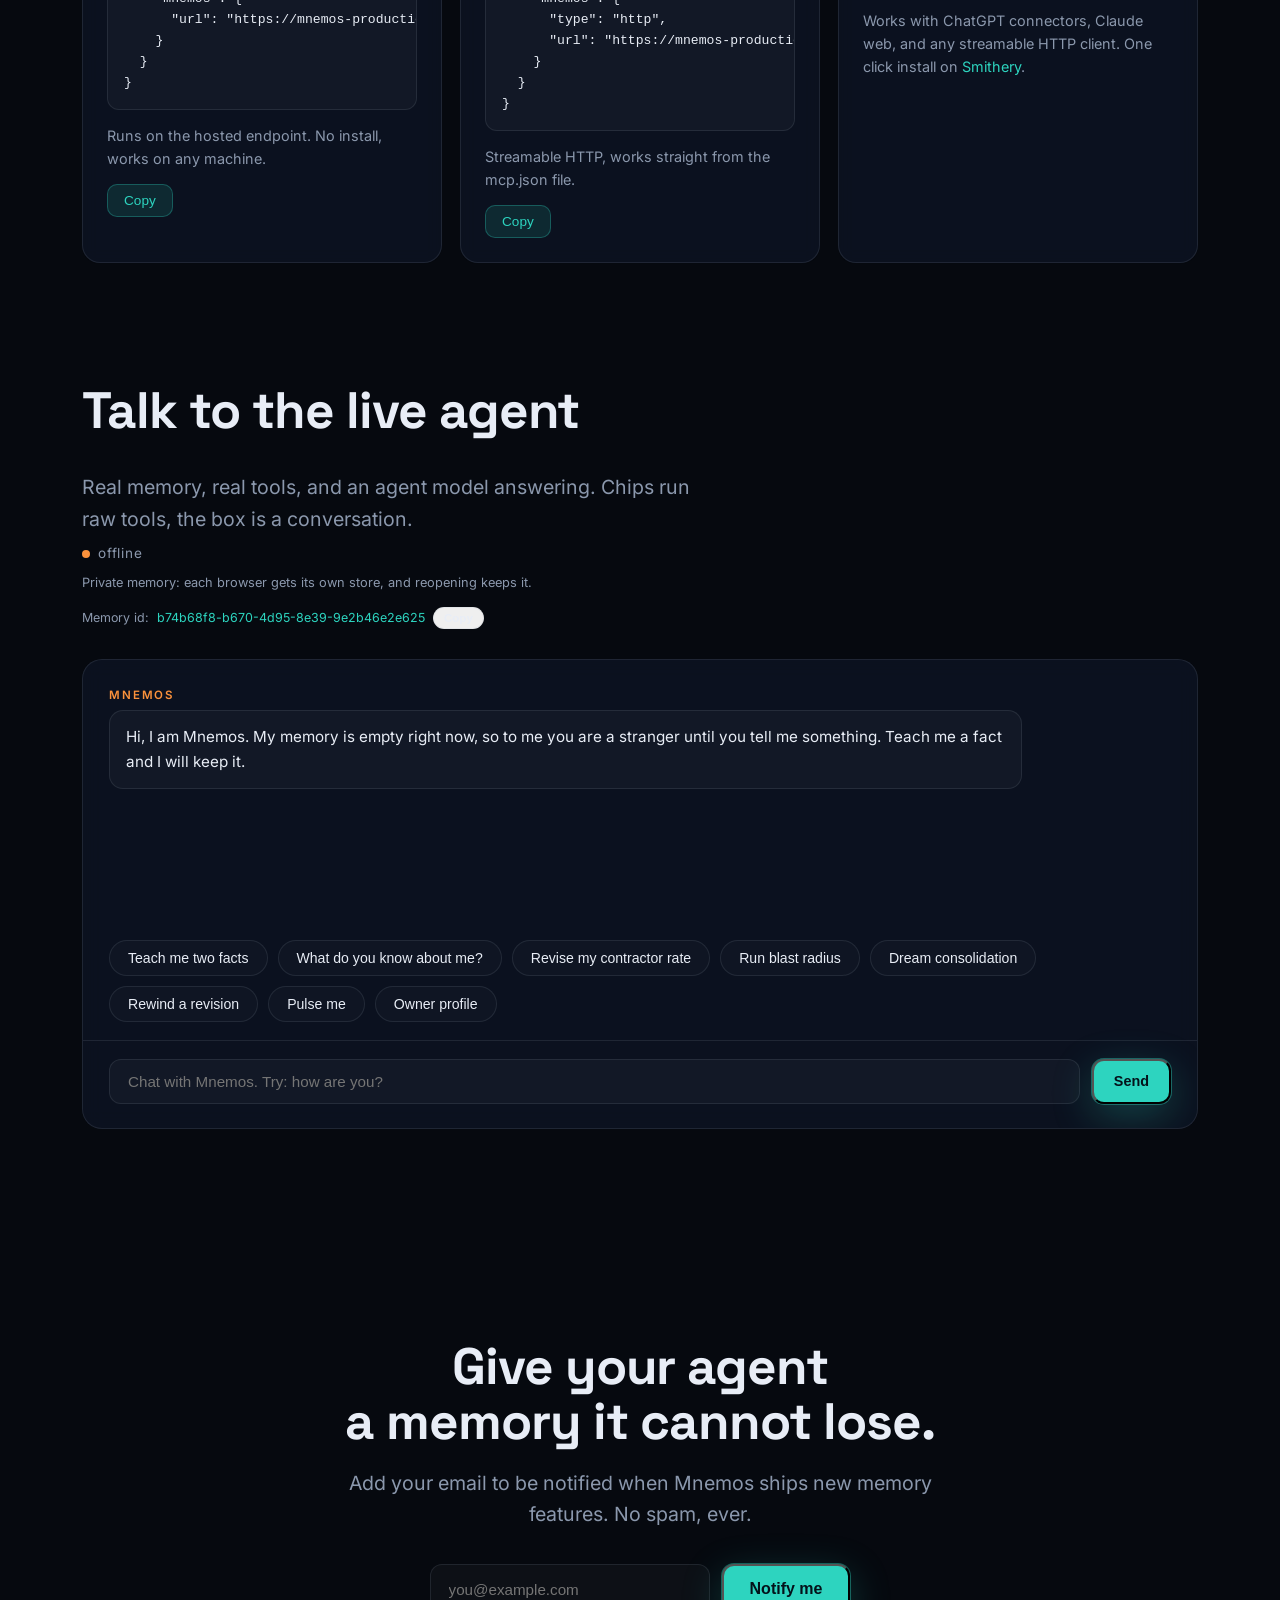
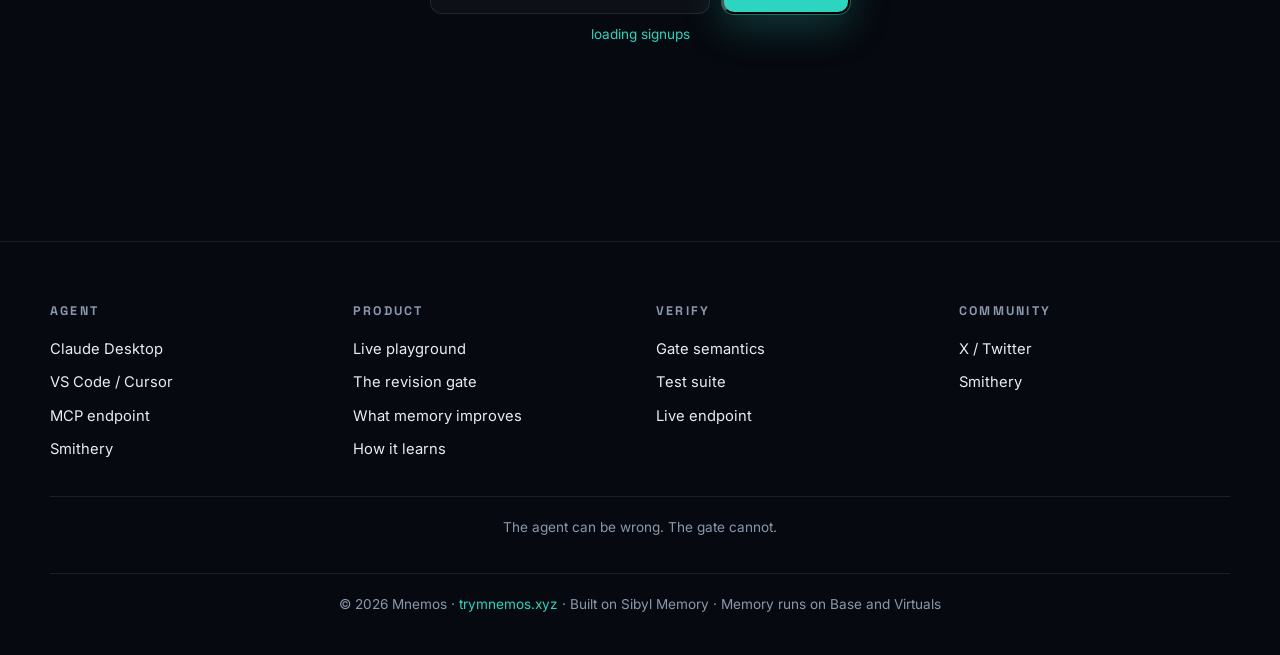
==== commit 987b6ec8: "docs: final sweep, 153 tests, all endpoints, handoff links reflection, waitlist suite" ====
--- a/site/index.html
+++ b/site/index.html
@@ -55,7 +55,7 @@
     </section>
 
     <section class="stats reveal">
-      <div class="stat"><strong>147</strong><span>tests, all green</span></div>
+      <div class="stat"><strong>153</strong><span>tests, all green</span></div>
       <div class="stat"><strong>2</strong><span>partner stacks, live</span></div>
       <div class="stat"><strong>1</strong><span>revision gate</span></div>
       <div class="stat"><strong>17</strong><span>MCP tools, hosted</span></div>
